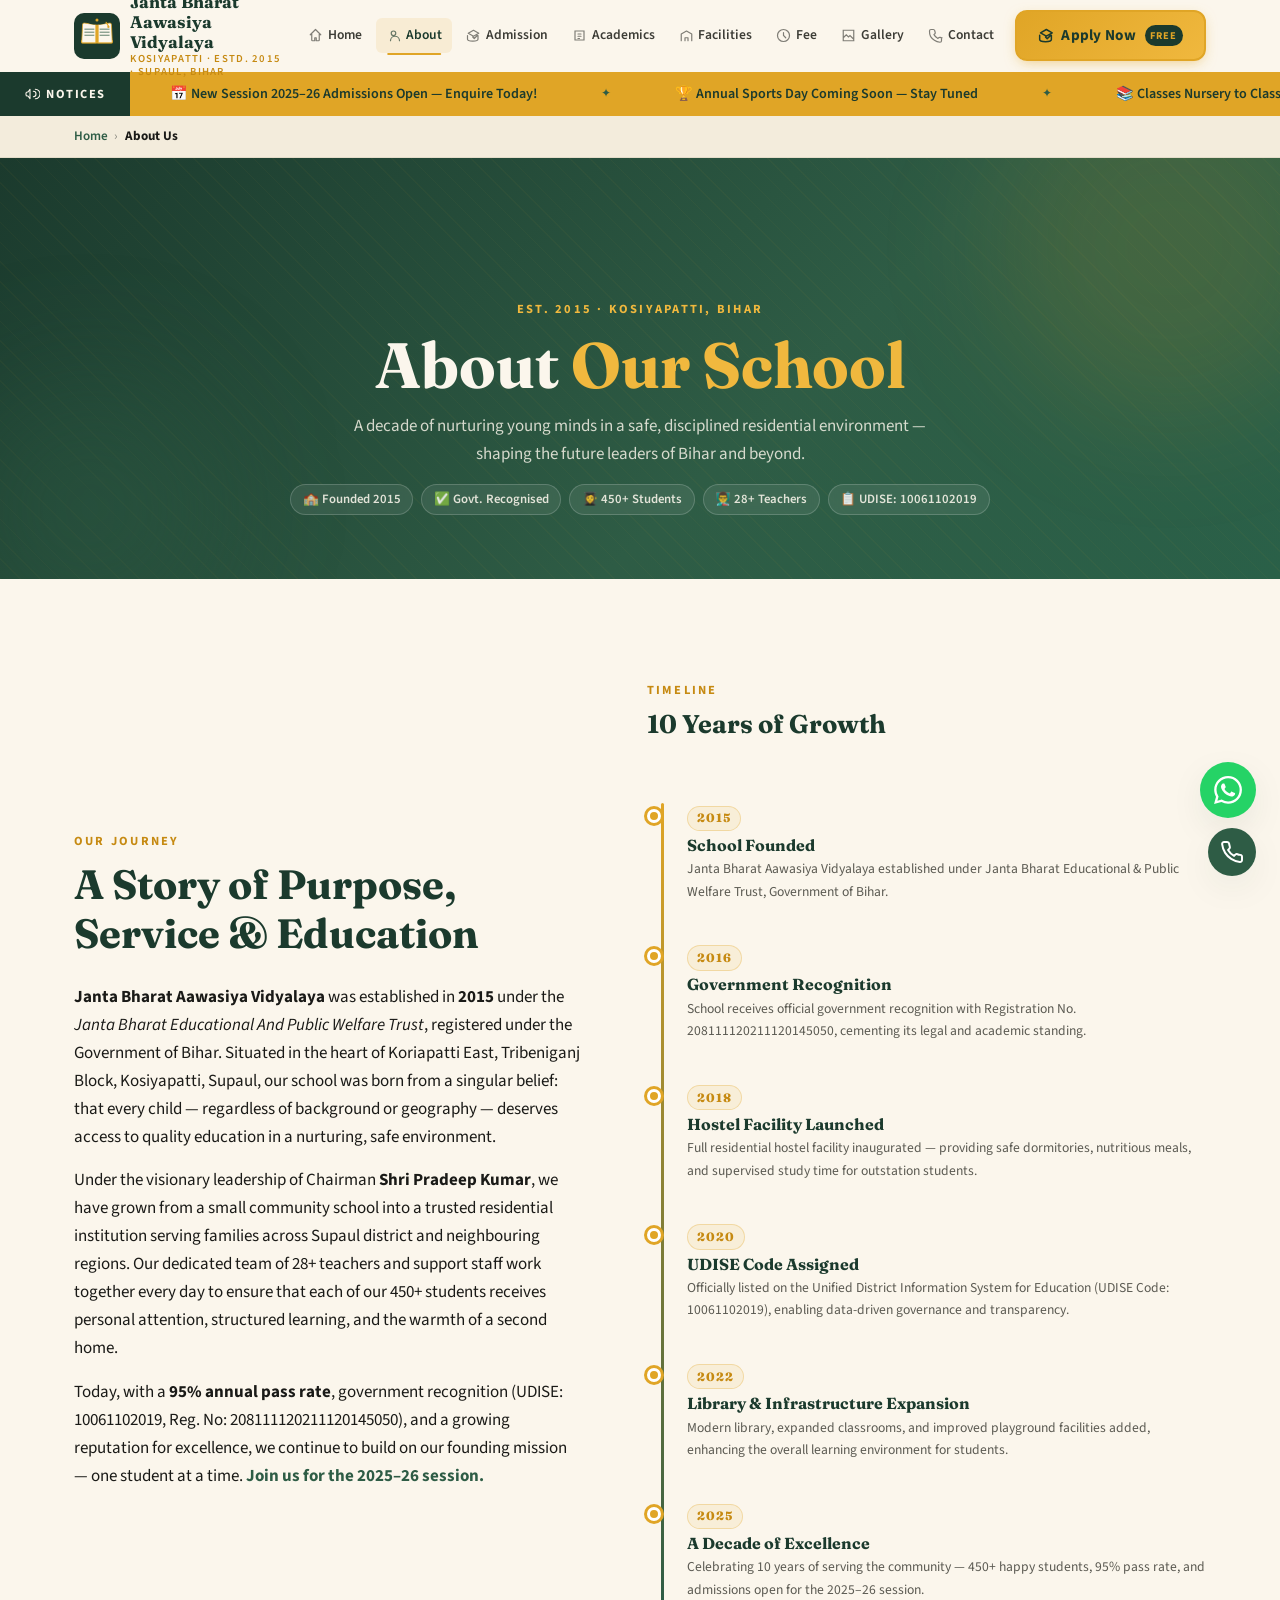
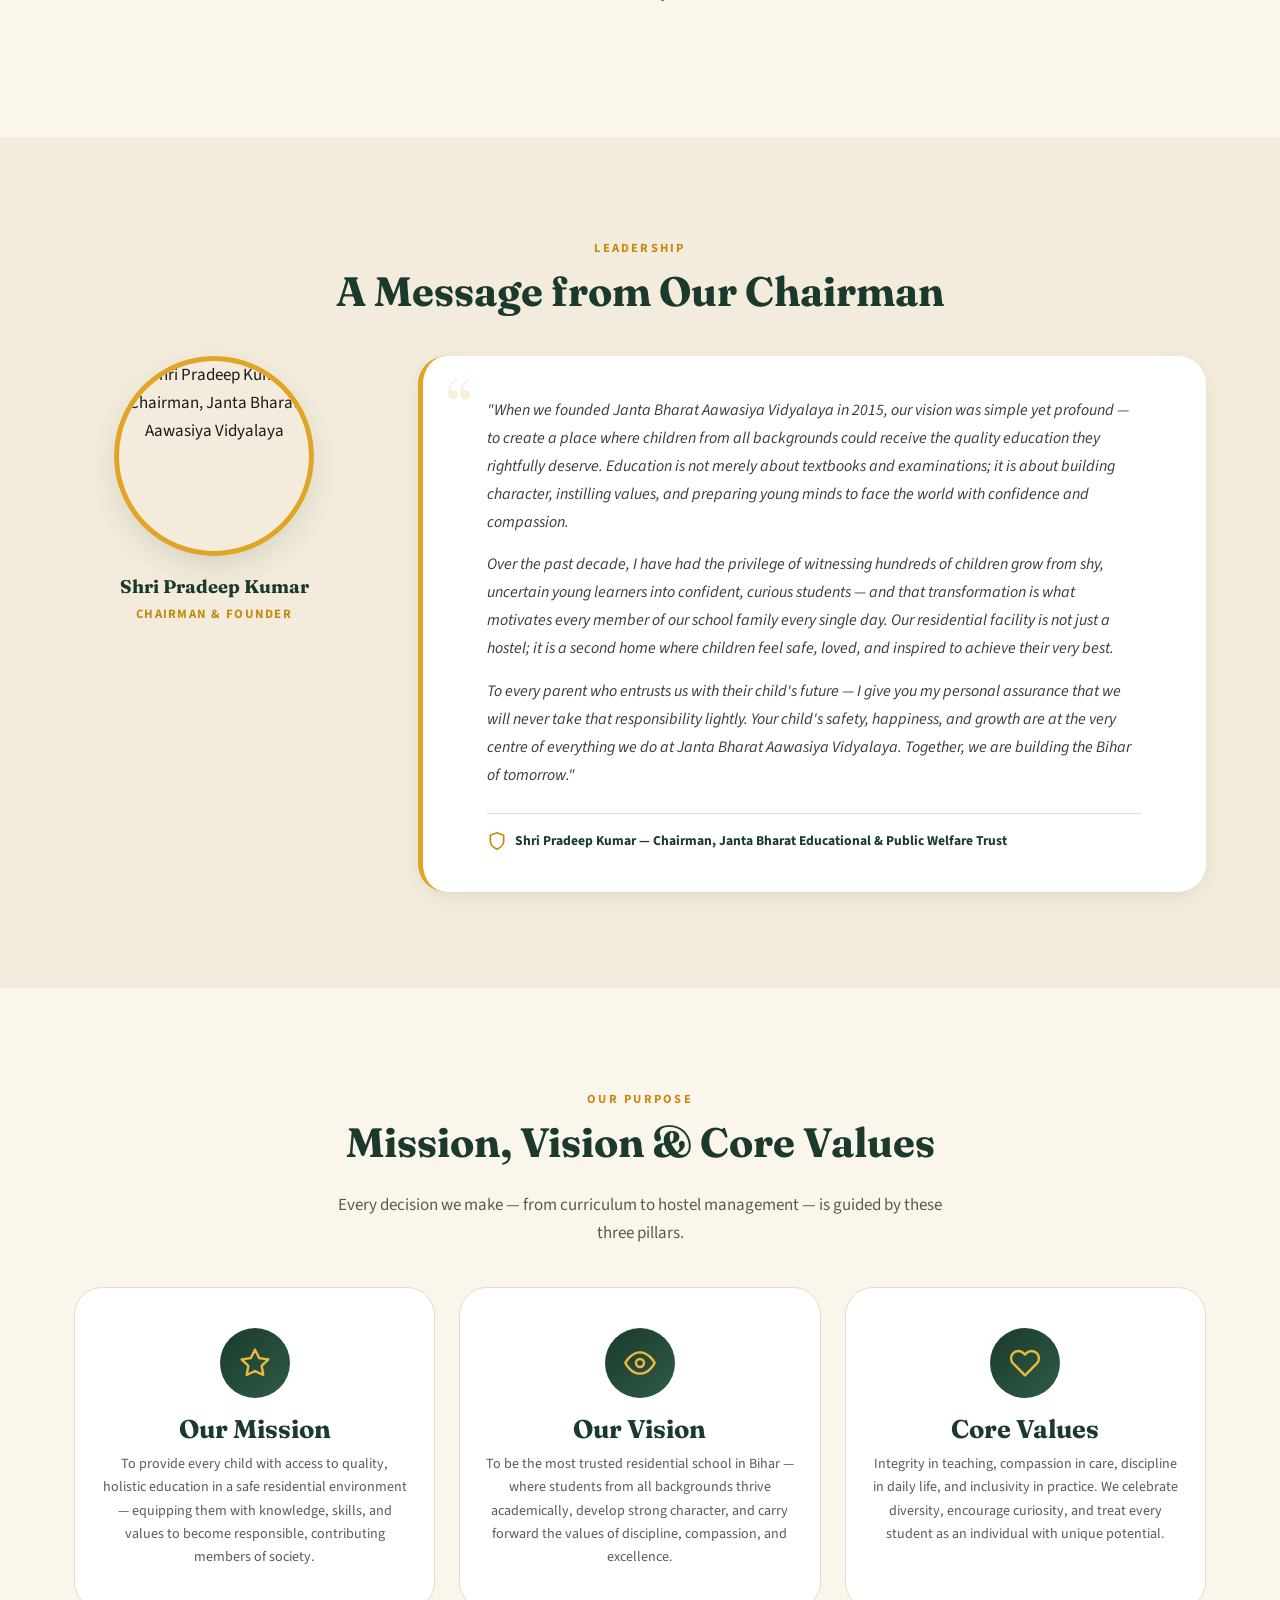
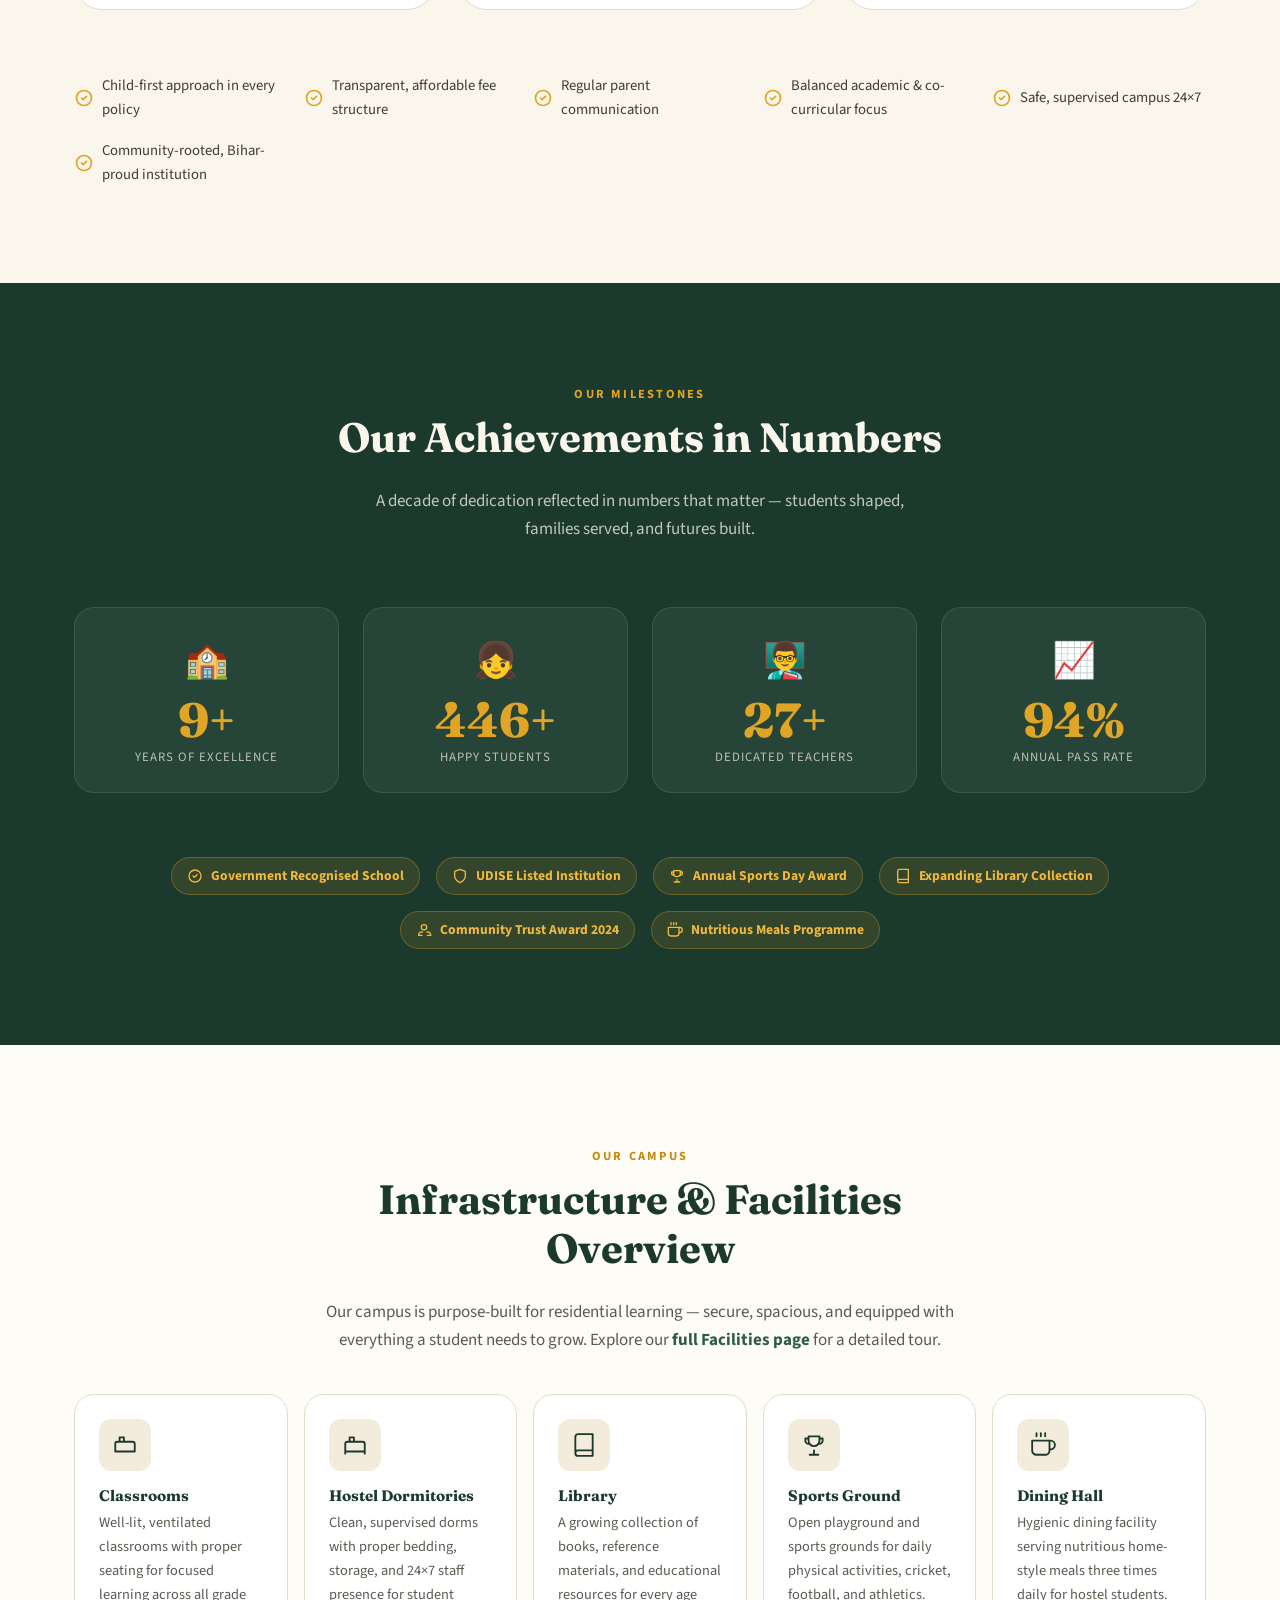
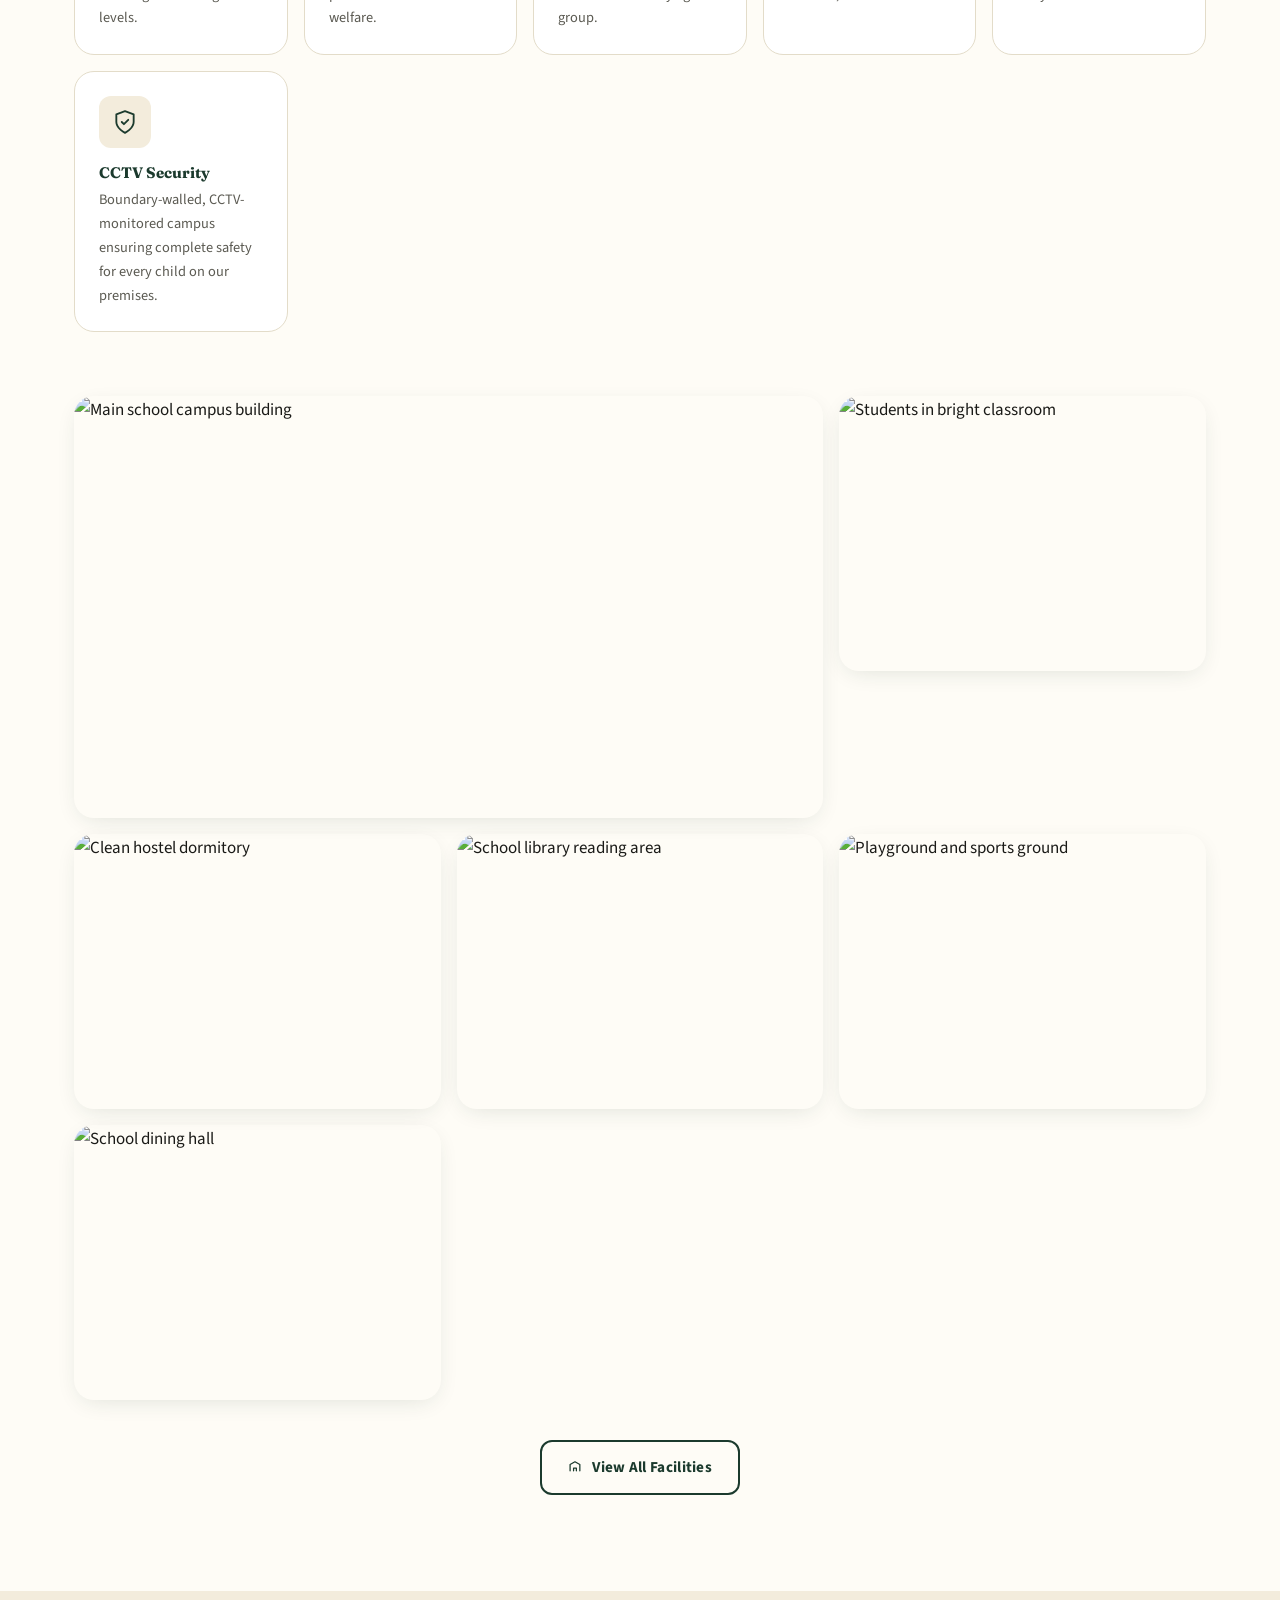
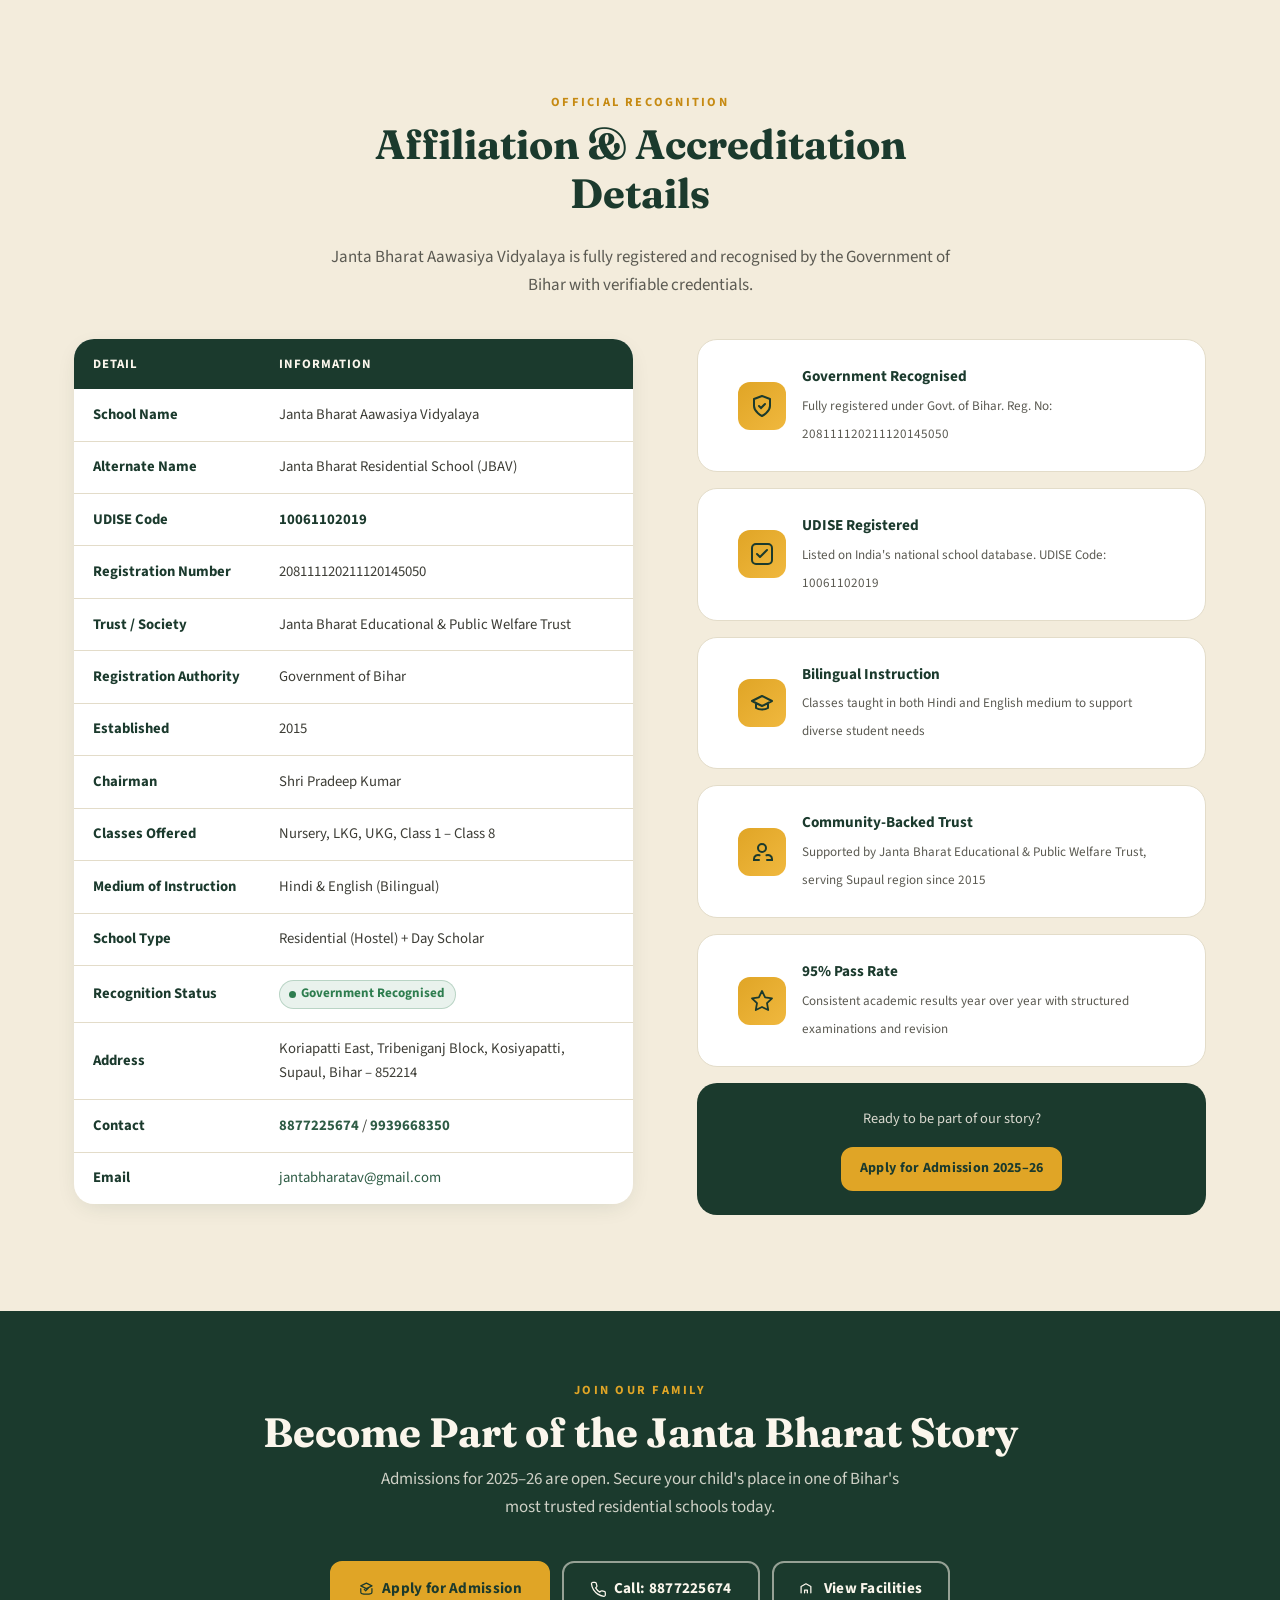
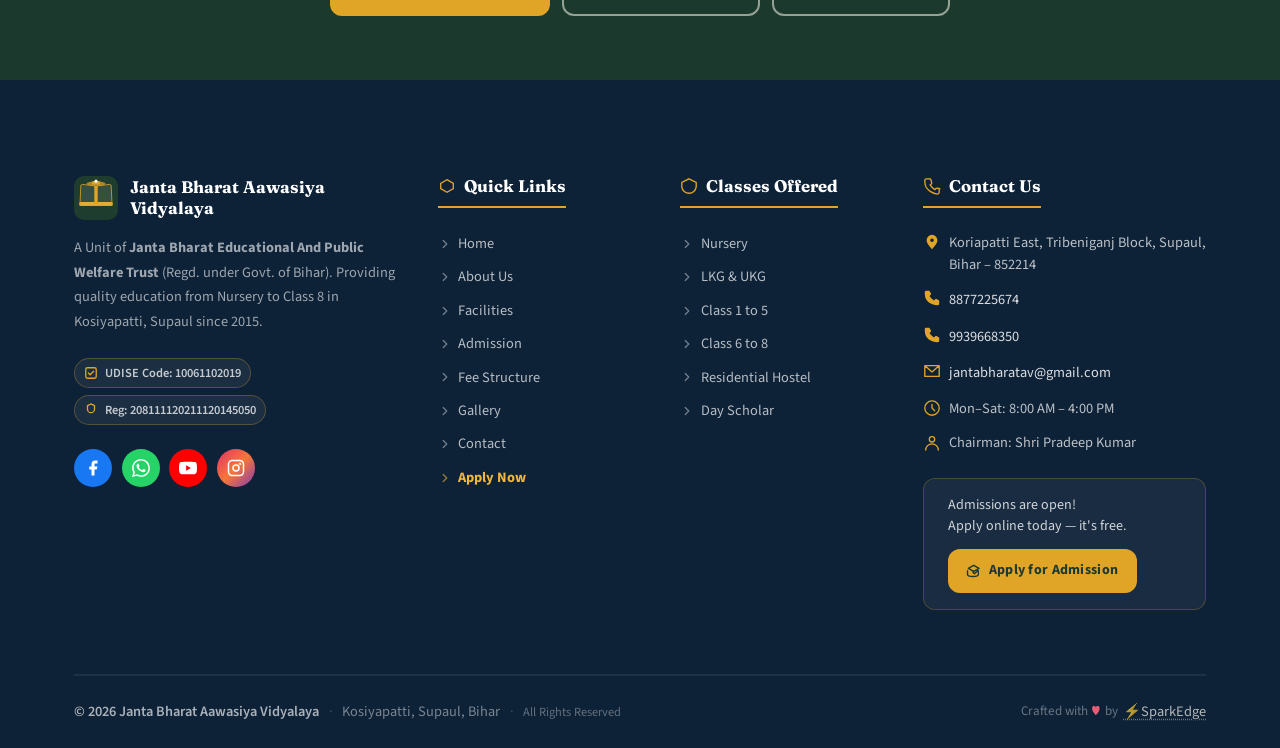
==== about.html @ c90371b6 "we" ====
<!DOCTYPE html>
<!--
  ===================================================================
  JANTA BHARAT AAWASIYA VIDYALAYA — ABOUT US PAGE
  Registration No: 208111120211120145050 | UDISE: 10061102019
  Estd: 2015 | District: Supaul, Bihar | PIN: 852214
  Chairman: Pradeep Kumar | Society: Janta Bharat Educational & Public Welfare Trust
  Phone: 8877225674 | Alt: 9939668350
  ===================================================================
-->
<html lang="en">
<head>
  <meta charset="UTF-8" />
  <meta name="viewport" content="width=device-width, initial-scale=1.0" />

  <!-- ===== PRIMARY SEO META ===== -->
  <title>About Janta Bharat Aawasiya Vidyalaya | History, Mission & Vision | Kosiyapatti Supaul Bihar</title>
  <meta name="description" content="Learn about Janta Bharat Aawasiya Vidyalaya, founded in 2015 in Kosiyapatti, Supaul Bihar. Discover our mission, vision, story, achievements, infrastructure, and UDISE recognition. A trusted residential school for Nursery to Class 8." />
  <meta name="robots" content="index, follow, max-snippet:-1, max-image-preview:large, max-video-preview:-1" />
  <link rel="canonical" href="https://www.jantabharatschool.in/about.html" />
  <meta name="keywords" content="about Janta Bharat Aawasiya Vidyalaya, Kosiyapatti school history, residential school Bihar 2015, Janta Bharat school mission vision, UDISE 10061102019, Supaul Bihar school" />
  <meta name="author" content="Janta Bharat Aawasiya Vidyalaya" />
  <meta name="geo.region" content="IN-BR" />
  <meta name="geo.placename" content="Kosiyapatti, Supaul, Bihar" />

  <!-- ===== OPEN GRAPH ===== -->
  <meta property="og:type" content="website" />
  <meta property="og:site_name" content="Janta Bharat Aawasiya Vidyalaya" />
  <meta property="og:title" content="About Janta Bharat Aawasiya Vidyalaya | History, Mission & Vision | Kosiyapatti Bihar" />
  <meta property="og:description" content="Founded in 2015, Janta Bharat Aawasiya Vidyalaya is a government-recognised residential school in Kosiyapatti, Supaul Bihar. UDISE: 10061102019. Nursery to Class 8." />
  <meta property="og:image" content="https://www.jantabharatschool.in/assets/images/og-cover.jpg" />
  <meta property="og:image:width" content="1200" />
  <meta property="og:image:height" content="630" />
  <meta property="og:url" content="https://www.jantabharatschool.in/about.html" />
  <meta property="og:locale" content="en_IN" />

  <!-- ===== TWITTER CARD ===== -->
  <meta name="twitter:card" content="summary_large_image" />
  <meta name="twitter:title" content="About Janta Bharat Aawasiya Vidyalaya | Kosiyapatti, Bihar" />
  <meta name="twitter:description" content="Founded 2015, government-recognised residential school, Nursery to Class 8. UDISE: 10061102019. Kosiyapatti, Supaul, Bihar." />
  <meta name="twitter:image" content="https://www.jantabharatschool.in/assets/images/og-cover.jpg" />

  <!-- ===== FAVICONS ===== -->
  <link rel="icon" type="image/svg+xml" href="assets/images/favicon.svg" />
  <link rel="icon" type="image/png" href="assets/images/favicon.png" />
  <link rel="apple-touch-icon" href="assets/images/apple-touch-icon.png" />
  <meta name="theme-color" content="#1F3D2E" />

  <!-- ===== PRECONNECT ===== -->
  <link rel="preconnect" href="https://fonts.googleapis.com" />
  <link rel="preconnect" href="https://fonts.gstatic.com" crossorigin />
  <link rel="preconnect" href="https://images.unsplash.com" />

  <!-- ===== GOOGLE FONTS ===== -->
  <link href="https://fonts.googleapis.com/css2?family=Fraunces:opsz,wght@9..144,500;9..144,600;9..144,700;9..144,800&family=Source+Sans+3:wght@400;600;700&display=swap" rel="stylesheet" />

  <!-- ===== GLOBAL STYLESHEET ===== -->
  <link rel="stylesheet" href="assets/css/main.css" />

  <!-- ===== PAGE-SPECIFIC STYLES ===== -->
  <style>
    /* ── PAGE BANNER ── */
    .page-banner {
      position: relative;
      background: linear-gradient(135deg, var(--color-green-900) 0%, var(--color-green-700) 60%, #2a6048 100%);
      padding: calc(var(--nav-height) + var(--space-xl)) 0 var(--space-xl);
      overflow: hidden;
      color: var(--color-cream-100);
      text-align: center;
    }
    .page-banner::before {
      content: '';
      position: absolute;
      inset: 0;
      background-image: repeating-linear-gradient(45deg, rgba(224,165,38,.04) 0, rgba(224,165,38,.04) 1px, transparent 1px, transparent 14px);
      pointer-events: none;
    }
    .page-banner__blob {
      position: absolute;
      border-radius: 50%;
      filter: blur(60px);
      pointer-events: none;
    }
    .page-banner__blob--1 { width: 340px; height: 340px; background: rgba(224,165,38,.12); top: -80px; right: -60px; }
    .page-banner__blob--2 { width: 260px; height: 260px; background: rgba(46,92,69,.35); bottom: -60px; left: -40px; }
    .page-banner__inner { position: relative; z-index: 2; }
    .page-banner h1 { color: var(--color-cream-100); margin-bottom: .5rem; }
    .page-banner h1 span { color: var(--color-gold-400); }
    .page-banner p { color: rgba(251,246,236,.82); max-width: 580px; margin: 0 auto; }
    .banner-pills { display: flex; flex-wrap: wrap; justify-content: center; gap: .5rem; margin-top: var(--space-sm); }
    .banner-pill {
      background: rgba(255,255,255,.08);
      border: 1px solid rgba(255,255,255,.18);
      color: rgba(251,246,236,.88);
      font-family: var(--font-utility);
      font-size: .8rem;
      font-weight: 600;
      padding: .3em .9em;
      border-radius: 20px;
      backdrop-filter: blur(4px);
    }

    /* ── BREADCRUMB ── */
    .breadcrumb {
      background: var(--color-cream-200);
      border-bottom: 1px solid var(--color-line-200);
      padding: .6rem 0;
    }
    .breadcrumb__list {
      display: flex;
      align-items: center;
      gap: .4rem;
      font-family: var(--font-utility);
      font-size: .82rem;
      color: var(--color-ink-600);
      flex-wrap: wrap;
    }
    .breadcrumb__list a { color: var(--color-green-700); font-weight: 600; }
    .breadcrumb__list a:hover { color: var(--color-gold-600); }
    .breadcrumb__sep { color: var(--color-ink-400); }
    .breadcrumb__current { color: var(--color-ink-900); font-weight: 700; }

    /* ── OUR STORY ── */
    .story-grid {
      display: grid;
      grid-template-columns: 1fr 1.1fr;
      gap: var(--space-xl);
      align-items: center;
    }
    .story-text p { color: var(--color-ink-700); }

    /* ── VERTICAL TIMELINE ── */
    .timeline {
      position: relative;
      padding-left: 2.5rem;
      margin-top: var(--space-xl);
    }
    .timeline::before {
      content: '';
      position: absolute;
      left: 14px;
      top: 0;
      bottom: 0;
      width: 3px;
      background: linear-gradient(180deg, var(--color-gold-500), var(--color-green-700));
      border-radius: 3px;
    }
    .timeline-item {
      position: relative;
      margin-bottom: var(--space-lg);
      opacity: 0;
      transform: translateX(-20px);
      transition: all 0.6s var(--ease-out);
    }
    .timeline-item.is-visible {
      opacity: 1;
      transform: translateX(0);
    }
    .timeline-item::before {
      content: '';
      position: absolute;
      left: -2.5rem;
      top: 6px;
      width: 14px;
      height: 14px;
      border-radius: 50%;
      background: var(--color-gold-500);
      border: 3px solid var(--color-white);
      box-shadow: 0 0 0 3px var(--color-gold-500);
      z-index: 1;
    }
    .timeline-item__year {
      display: inline-block;
      font-family: var(--font-display);
      font-size: .75rem;
      font-weight: 800;
      letter-spacing: .1em;
      text-transform: uppercase;
      color: var(--color-gold-600);
      background: rgba(224,165,38,.1);
      border: 1px solid rgba(224,165,38,.3);
      padding: .15em .75em;
      border-radius: 20px;
      margin-bottom: .3rem;
    }
    .timeline-item h3 { font-size: 1rem; margin-bottom: .2rem; color: var(--color-green-900); }
    .timeline-item p { font-size: .85rem; color: var(--color-ink-600); margin: 0; }

    /* ── PRINCIPAL'S MESSAGE ── */
    .principal-section { background: var(--color-cream-200); }
    .principal-grid {
      display: grid;
      grid-template-columns: 280px 1fr;
      gap: var(--space-xl);
      align-items: start;
    }
    .principal-photo-wrap {
      text-align: center;
    }
    .principal-photo {
      width: 200px;
      height: 200px;
      border-radius: 50%;
      object-fit: cover;
      border: 5px solid var(--color-gold-500);
      box-shadow: var(--shadow-soft);
      margin: 0 auto var(--space-sm);
      display: block;
    }
    .principal-name {
      font-family: var(--font-display);
      font-size: 1.15rem;
      font-weight: 700;
      color: var(--color-green-900);
      margin-bottom: .1rem;
    }
    .principal-title {
      font-family: var(--font-utility);
      font-size: .8rem;
      font-weight: 700;
      letter-spacing: .1em;
      text-transform: uppercase;
      color: var(--color-gold-600);
    }
    .principal-quote-card {
      background: var(--color-white);
      border-radius: var(--radius-xl);
      padding: var(--space-lg) var(--space-xl);
      box-shadow: var(--shadow-card);
      border-left: 5px solid var(--color-gold-500);
      position: relative;
    }
    .principal-quote-card::before {
      content: '\201C';
      position: absolute;
      top: var(--space-sm);
      left: var(--space-md);
      font-family: var(--font-display);
      font-size: 5rem;
      line-height: 1;
      color: rgba(224,165,38,.18);
      pointer-events: none;
    }
    .principal-quote-card p {
      font-size: 1rem;
      color: var(--color-ink-700);
      line-height: 1.75;
      font-style: italic;
    }
    .principal-sig {
      margin-top: var(--space-md);
      padding-top: var(--space-sm);
      border-top: 1px solid var(--color-line-200);
      display: flex;
      align-items: center;
      gap: .5rem;
    }
    .principal-sig svg { width: 20px; height: 20px; color: var(--color-gold-600); }
    .principal-sig span { font-family: var(--font-utility); font-size: .85rem; font-weight: 700; color: var(--color-green-900); }

    /* ── MISSION & VISION ── */
    .mv-grid {
      display: grid;
      grid-template-columns: repeat(3, 1fr);
      gap: var(--space-md);
    }
    .mv-card {
      background: var(--color-white);
      border: 1px solid var(--color-line-200);
      border-radius: var(--radius-xl);
      padding: var(--space-lg) var(--space-md);
      text-align: center;
      transition: all .4s var(--ease-out);
      position: relative;
      overflow: hidden;
    }
    .mv-card::after {
      content: '';
      position: absolute;
      inset: 0;
      background: linear-gradient(135deg, rgba(27,58,45,.03), rgba(224,165,38,.05));
      opacity: 0;
      transition: opacity .4s;
    }
    .mv-card:hover {
      transform: translateY(-8px);
      box-shadow: var(--shadow-soft);
      border-color: var(--color-gold-500);
    }
    .mv-card:hover::after { opacity: 1; }
    .mv-card__icon-wrap {
      width: 70px;
      height: 70px;
      border-radius: 50%;
      background: linear-gradient(135deg, var(--color-green-900), var(--color-green-700));
      display: flex;
      align-items: center;
      justify-content: center;
      margin: 0 auto var(--space-sm);
      transition: transform .4s var(--ease-out);
      position: relative;
      z-index: 1;
    }
    .mv-card:hover .mv-card__icon-wrap { transform: scale(1.1) rotate(-5deg); }
    .mv-card__icon-wrap svg { width: 32px; height: 32px; color: var(--color-gold-400); }
    .mv-card h3 { position: relative; z-index: 1; margin-bottom: .5rem; }
    .mv-card p { font-size: .88rem; color: var(--color-ink-600); position: relative; z-index: 1; margin: 0; }

    /* ── ACHIEVEMENTS ── */
    .achievements-section { background: var(--color-green-900); }
    .achievements-section h2 { color: var(--color-cream-100); }
    .achievements-grid {
      display: grid;
      grid-template-columns: repeat(4, 1fr);
      gap: var(--space-md);
      margin-top: var(--space-xl);
    }
    .ach-card {
      background: rgba(255,255,255,.05);
      border: 1px solid rgba(255,255,255,.1);
      border-radius: var(--radius-lg);
      padding: var(--space-md);
      text-align: center;
      transition: all .35s var(--ease-out);
    }
    .ach-card:hover {
      background: rgba(224,165,38,.1);
      border-color: rgba(224,165,38,.35);
      transform: translateY(-5px);
    }
    .ach-card__emoji { font-size: 2.2rem; display: block; margin-bottom: .4rem; }
    .ach-card__number {
      font-family: var(--font-display);
      font-size: clamp(2rem, 4vw, 3rem);
      font-weight: 800;
      color: var(--color-gold-500);
      line-height: 1;
      margin-bottom: .2rem;
    }
    .ach-card__label {
      font-family: var(--font-utility);
      font-size: .8rem;
      letter-spacing: .08em;
      text-transform: uppercase;
      color: rgba(251,246,236,.7);
    }
    .ach-badges {
      display: flex;
      flex-wrap: wrap;
      gap: var(--space-sm);
      margin-top: var(--space-xl);
      justify-content: center;
    }
    .ach-badge {
      display: inline-flex;
      align-items: center;
      gap: .5rem;
      background: rgba(224,165,38,.12);
      border: 1px solid rgba(224,165,38,.3);
      color: var(--color-gold-400);
      font-family: var(--font-utility);
      font-size: .85rem;
      font-weight: 700;
      padding: .5em 1.1em;
      border-radius: 30px;
      transition: all .25s;
    }
    .ach-badge:hover { background: rgba(224,165,38,.22); transform: translateY(-2px); }
    .ach-badge svg { width: 16px; height: 16px; }

    /* ── INFRASTRUCTURE ── */
    .infra-section { background: var(--color-cream-50); }
    .infra-gallery {
      display: grid;
      grid-template-columns: repeat(3, 1fr);
      gap: var(--space-sm);
      margin-top: var(--space-lg);
    }
    .infra-gallery__item {
      position: relative;
      border-radius: var(--radius-lg);
      overflow: hidden;
      cursor: pointer;
      aspect-ratio: 4/3;
      box-shadow: var(--shadow-card);
    }
    .infra-gallery__item:first-child {
      grid-column: span 2;
      aspect-ratio: 16/9;
    }
    .infra-gallery__item img {
      width: 100%;
      height: 100%;
      object-fit: cover;
      transition: transform .6s var(--ease-out);
    }
    .infra-gallery__item:hover img { transform: scale(1.07); }
    .infra-gallery__item::after {
      content: '';
      position: absolute;
      inset: 0;
      background: linear-gradient(180deg, transparent 40%, rgba(27,58,45,.7) 100%);
      opacity: 0;
      transition: opacity .3s;
    }
    .infra-gallery__item:hover::after { opacity: 1; }
    .infra-gallery__label {
      position: absolute;
      left: 14px;
      bottom: 12px;
      color: var(--color-cream-100);
      font-family: var(--font-utility);
      font-size: .85rem;
      font-weight: 700;
      z-index: 2;
      opacity: 0;
      transform: translateY(6px);
      transition: all .3s;
    }
    .infra-gallery__item:hover .infra-gallery__label { opacity: 1; transform: translateY(0); }
    .infra-zoom-icon {
      position: absolute;
      top: 12px;
      right: 12px;
      width: 34px;
      height: 34px;
      background: rgba(255,255,255,.15);
      border-radius: 50%;
      backdrop-filter: blur(4px);
      display: flex;
      align-items: center;
      justify-content: center;
      z-index: 2;
      opacity: 0;
      transition: opacity .3s;
    }
    .infra-gallery__item:hover .infra-zoom-icon { opacity: 1; }
    .infra-zoom-icon svg { width: 16px; height: 16px; color: #fff; }

    /* ── AFFILIATION TABLE ── */
    .affiliation-section { background: var(--color-cream-200); }
    .affiliation-grid {
      display: grid;
      grid-template-columns: 1.1fr 1fr;
      gap: var(--space-xl);
      align-items: start;
    }
    .aff-table-wrap { overflow-x: auto; border-radius: var(--radius-lg); box-shadow: var(--shadow-card); }
    .aff-table {
      width: 100%;
      border-collapse: collapse;
      background: var(--color-white);
      font-family: var(--font-utility);
      font-size: .92rem;
      min-width: 380px;
    }
    .aff-table thead { background: var(--color-green-900); }
    .aff-table thead th {
      padding: .9rem 1.2rem;
      text-align: left;
      color: var(--color-cream-100);
      font-weight: 700;
      font-size: .8rem;
      letter-spacing: .08em;
      text-transform: uppercase;
    }
    .aff-table thead th:first-child { border-radius: var(--radius-md) 0 0 0; }
    .aff-table thead th:last-child { border-radius: 0 var(--radius-md) 0 0; }
    .aff-table tbody tr { border-bottom: 1px solid var(--color-line-200); transition: background .18s; }
    .aff-table tbody tr:last-child { border-bottom: none; }
    .aff-table tbody tr:hover { background: var(--color-cream-100); }
    .aff-table td { padding: .85rem 1.2rem; color: var(--color-ink-700); vertical-align: middle; }
    .aff-table td:first-child { font-weight: 700; color: var(--color-green-900); white-space: nowrap; }
    .aff-val-tag {
      display: inline-flex;
      align-items: center;
      gap: .3rem;
      background: rgba(46,125,79,.1);
      color: var(--color-success);
      font-weight: 700;
      font-size: .82rem;
      padding: .2em .75em;
      border-radius: 20px;
      border: 1px solid rgba(46,125,79,.25);
    }
    .aff-val-tag::before { content: ''; width: 7px; height: 7px; border-radius: 50%; background: var(--color-success); flex-shrink: 0; }
    .aff-info-cards { display: flex; flex-direction: column; gap: var(--space-sm); }
    .aff-info-card {
      background: var(--color-white);
      border: 1px solid var(--color-line-200);
      border-radius: var(--radius-lg);
      padding: var(--space-md) var(--space-lg);
      display: flex;
      align-items: center;
      gap: var(--space-sm);
      transition: all .3s var(--ease-out);
    }
    .aff-info-card:hover { transform: translateX(6px); border-color: var(--color-gold-500); box-shadow: var(--shadow-card); }
    .aff-info-card__icon {
      width: 48px;
      height: 48px;
      border-radius: var(--radius-md);
      background: linear-gradient(135deg, var(--color-gold-500), var(--color-gold-400));
      display: flex;
      align-items: center;
      justify-content: center;
      flex-shrink: 0;
    }
    .aff-info-card__icon svg { width: 24px; height: 24px; color: var(--color-green-900); }
    .aff-info-card strong { display: block; color: var(--color-green-900); font-size: .95rem; margin-bottom: .1rem; }
    .aff-info-card span { font-size: .82rem; color: var(--color-ink-600); }

    /* ── CTA ── */
    .about-cta { background: var(--color-green-900); padding: var(--space-xl) 0; text-align: center; }
    .about-cta h2 { color: var(--color-cream-100); margin-bottom: .5rem; }
    .about-cta p { color: rgba(251,246,236,.8); max-width: 540px; margin: 0 auto var(--space-lg); }

    /* ── RESPONSIVE ── */
    @media (max-width: 991px) {
      .story-grid { grid-template-columns: 1fr; }
      .principal-grid { grid-template-columns: 1fr; }
      .principal-photo-wrap { display: flex; align-items: center; gap: var(--space-md); text-align: left; }
      .principal-photo { width: 110px; height: 110px; margin: 0; }
      .mv-grid { grid-template-columns: 1fr 1fr; }
      .achievements-grid { grid-template-columns: repeat(2, 1fr); }
      .affiliation-grid { grid-template-columns: 1fr; }
      .infra-gallery { grid-template-columns: 1fr 1fr; }
      .infra-gallery__item:first-child { grid-column: span 2; }
    }
    @media (max-width: 767px) {
      .mv-grid { grid-template-columns: 1fr; }
      .achievements-grid { grid-template-columns: 1fr 1fr; }
      .infra-gallery { grid-template-columns: 1fr 1fr; grid-auto-rows: 140px; }
      .infra-gallery__item:first-child { aspect-ratio: auto; grid-column: span 2; grid-row: span 1; }
      .page-banner { padding: calc(var(--nav-height) + var(--space-lg)) 0 var(--space-lg); }
      .principal-quote-card { padding: var(--space-md); }
    }
    @media (max-width: 480px) {
      .achievements-grid { grid-template-columns: 1fr 1fr; }
      .infra-gallery { grid-template-columns: 1fr; }
      .infra-gallery__item:first-child { grid-column: span 1; }
    }

    /*  */

    /* ── ABOUT PAGE MOBILE FIXES ── */
@media (max-width: 767px) {
  .story-grid { grid-template-columns: 1fr; }
  .principal-grid { grid-template-columns: 1fr; }
  .principal-photo-wrap {
    display: flex;
    align-items: center;
    gap: var(--space-md);
    text-align: left;
  }
  .principal-photo { width: 90px; height: 90px; margin: 0; flex-shrink: 0; }
  .principal-quote-card { padding: var(--space-md); }
  .principal-quote-card::before { font-size: 3rem; }
  .mv-grid { grid-template-columns: 1fr; }
  .achievements-grid { grid-template-columns: 1fr 1fr; }
  .affiliation-grid { grid-template-columns: 1fr; }
  .infra-gallery { grid-template-columns: 1fr 1fr; grid-auto-rows: 140px; }
  .infra-gallery__item:first-child { grid-column: span 2; aspect-ratio: 4/3; }
  .page-banner { padding: calc(var(--nav-height) + var(--space-lg)) 0 var(--space-lg); }
  .aff-table { min-width: 340px; }
  .aff-table-wrap { overflow-x: auto; -webkit-overflow-scrolling: touch; }
  .ach-badges { flex-direction: column; align-items: flex-start; }
  .ach-badge { font-size: 0.8rem; }
  .timeline { padding-left: 1.8rem; }
  .timeline-item { margin-bottom: var(--space-md); }
}

@media (max-width: 480px) {
  .achievements-grid { grid-template-columns: 1fr 1fr; }
  .infra-gallery { grid-template-columns: 1fr; }
  .infra-gallery__item:first-child { grid-column: span 1; }
  .mv-grid { grid-template-columns: 1fr; }
  .principal-photo-wrap { flex-direction: column; text-align: center; }
  .principal-photo { width: 110px; height: 110px; }
}

  </style>

  <!-- ===== JSON-LD STRUCTURED DATA ===== -->
  <script type="application/ld+json">
  {
    "@context": "https://schema.org",
    "@graph": [
      {
        "@type": "EducationalOrganization",
        "name": "Janta Bharat Aawasiya Vidyalaya",
        "url": "https://www.jantabharatschool.in/",
        "foundingDate": "2015",
        "telephone": "+91-8877225674",
        "address": {
          "@type": "PostalAddress",
          "streetAddress": "Koriapatti East, Tribeniganj Block",
          "addressLocality": "Kosiyapatti",
          "addressRegion": "Bihar",
          "postalCode": "852214",
          "addressCountry": "IN"
        }
      },
      {
        "@type": "BreadcrumbList",
        "itemListElement": [
          {
            "@type": "ListItem",
            "position": 1,
            "name": "Home",
            "item": "https://www.jantabharatschool.in/"
          },
          {
            "@type": "ListItem",
            "position": 2,
            "name": "About Us",
            "item": "https://www.jantabharatschool.in/about.html"
          }
        ]
      }
    ]
  }
  </script>
</head>

<body>

  <!-- ========= SHARED SITE HEADER / NAVBAR ========= -->
  <header class="site-header" id="site-header">
    <div class="container nav-bar">
      <a href="index.html" class="nav-brand" aria-label="Janta Bharat Aawasiya Vidyalaya - Home">
        <div class="nav-brand__logo" aria-hidden="true">
          <svg viewBox="0 0 50 50" fill="none" xmlns="http://www.w3.org/2000/svg">
            <rect x="4" y="30" width="42" height="5" rx="2" fill="#E0A526"/>
            <path d="M6 10 Q6 8 8 8 L24 10 L24 34 L6 34 Q5 34 5 32 Z" fill="#FBF6EC" stroke="#E0A526" stroke-width="1"/>
            <path d="M44 10 Q44 8 42 8 L26 10 L26 34 L44 34 Q45 34 45 32 Z" fill="#FBF6EC" stroke="#E0A526" stroke-width="1"/>
            <rect x="23" y="10" width="4" height="24" fill="#E0A526"/>
            <line x1="9" y1="16" x2="21" y2="16" stroke="#2E5C45" stroke-width="1" stroke-linecap="round"/>
            <line x1="9" y1="20" x2="21" y2="20" stroke="#2E5C45" stroke-width="1" stroke-linecap="round"/>
            <line x1="9" y1="24" x2="21" y2="24" stroke="#2E5C45" stroke-width="1" stroke-linecap="round"/>
            <line x1="29" y1="16" x2="41" y2="16" stroke="#2E5C45" stroke-width="1" stroke-linecap="round"/>
            <line x1="29" y1="20" x2="41" y2="20" stroke="#2E5C45" stroke-width="1" stroke-linecap="round"/>
            <line x1="29" y1="24" x2="41" y2="24" stroke="#2E5C45" stroke-width="1" stroke-linecap="round"/>
            <ellipse cx="25" cy="7" rx="12" ry="3" fill="#1F3D2E"/>
            <rect x="20" y="4" width="10" height="4" rx="1" fill="#1F3D2E"/>
            <circle cx="25" cy="4" r="2" fill="#E0A526"/>
            <line x1="37" y1="7" x2="40" y2="12" stroke="#E0A526" stroke-width="1.5" stroke-linecap="round"/>
            <circle cx="40" cy="13" r="1.5" fill="#E0A526"/>
          </svg>
        </div>
        <span class="nav-brand__text">
          Janta Bharat Aawasiya Vidyalaya
          <small>Kosiyapatti &middot; Estd. 2015 &middot; Supaul, Bihar</small>
        </span>
      </a>

      <nav aria-label="Main navigation">
        <ul class="nav-menu" id="nav-menu">
          <li><a href="index.html" class="nav-link"><svg class="nav-icon" viewBox="0 0 20 20" fill="none"><path d="M3 9l7-7 7 7M5 7v9a1 1 0 001 1h3v-4h2v4h3a1 1 0 001-1V7" stroke="currentColor" stroke-width="1.6" stroke-linecap="round" stroke-linejoin="round"/></svg>Home</a></li>
          <li><a href="about.html" class="nav-link active" aria-current="page"><svg class="nav-icon" viewBox="0 0 20 20" fill="none"><path d="M13 7a3 3 0 11-6 0 3 3 0 016 0zM6 17a6 6 0 1112 0" stroke="currentColor" stroke-width="1.6" stroke-linecap="round"/></svg>About</a></li>
          <li><a href="admission.html" class="nav-link"><svg class="nav-icon" viewBox="0 0 20 20" fill="none"><path d="M9 12l2 2 4-4M3 7l7-4 7 4-7 4-7-4zM2 10v5c0 1.4 3.1 2.5 7 2.5S16 16.4 16 15v-5" stroke="currentColor" stroke-width="1.6" stroke-linecap="round" stroke-linejoin="round"/></svg>Admission</a></li>
          <li><a href="academics.html" class="nav-link"><svg class="nav-icon" viewBox="0 0 20 20" fill="none"><path d="M4 4h12v12H4zM8 8h4M8 11h4M8 14h2" stroke="currentColor" stroke-width="1.6" stroke-linecap="round"/></svg>Academics</a></li>
          <li><a href="facilities.html" class="nav-link"><svg class="nav-icon" viewBox="0 0 20 20" fill="none"><path d="M3 17V8l7-4 7 4v9M8 17v-4h4v4" stroke="currentColor" stroke-width="1.6" stroke-linecap="round" stroke-linejoin="round"/></svg>Facilities</a></li>
          <li><a href="fee.html" class="nav-link"><svg class="nav-icon" viewBox="0 0 20 20" fill="none"><path d="M10 2a8 8 0 100 16A8 8 0 0010 2zM10 6v4l3 3" stroke="currentColor" stroke-width="1.6" stroke-linecap="round"/></svg>Fee</a></li>
          <li><a href="gallery.html" class="nav-link"><svg class="nav-icon" viewBox="0 0 20 20" fill="none"><path d="M3 3h14v14H3zM3 13l4-4 3 3 2-2 5 5" stroke="currentColor" stroke-width="1.6" stroke-linecap="round"/></svg>Gallery</a></li>
          <li><a href="contact.html" class="nav-link"><svg class="nav-icon" viewBox="0 0 20 20" fill="none"><path d="M18 14v3a2 2 0 01-2 2 17 17 0 01-7.5-2.7 17 17 0 01-5.2-5.2A17 17 0 012 4a2 2 0 012-2h3a2 2 0 012 1.5c.1.8.3 1.6.6 2.4a2 2 0 01-.4 1.8L8 8.8a13 13 0 005.2 5.2l1.1-1.1a2 2 0 011.8-.4c.8.3 1.6.5 2.4.6A2 2 0 0118 14z" stroke="currentColor" stroke-width="1.6" stroke-linecap="round"/></svg>Contact</a></li>
          <li class="nav-cta">
            <a href="admission.html" class="btn btn-apply">
              <svg viewBox="0 0 20 20" fill="none" aria-hidden="true"><path d="M9 12l2 2 4-4M3 7l7-4 7 4-7 4-7-4zM2 10v5c0 1.4 3.1 2.5 7 2.5S16 16.4 16 15v-5" stroke="currentColor" stroke-width="1.8" stroke-linecap="round" stroke-linejoin="round"/></svg>
              <span>Apply Now</span>
              <span class="apply-badge">Free</span>
            </a>
          </li>
        </ul>
      </nav>

      <button class="nav-toggle" id="nav-toggle" aria-label="Toggle navigation menu" aria-expanded="false" aria-controls="nav-menu">
        <span class="hamburger"><span></span><span></span><span></span></span>
      </button>
    </div>
  </header>

  <div class="nav-overlay" id="nav-overlay" aria-hidden="true"></div>


  <!-- ========= NOTICE TICKER ========= -->
  <div class="notice-band" role="region" aria-label="Latest announcements">
    <div class="notice-band__inner">
      <span class="notice-band__label">
        <svg viewBox="0 0 24 24" fill="none" xmlns="http://www.w3.org/2000/svg" aria-hidden="true">
          <path d="M3 11v2a2 2 0 002 2h1l3 4V5L6 9H5a2 2 0 00-2 2z" stroke="currentColor" stroke-width="1.6" stroke-linejoin="round"/>
          <path d="M14 8a4 4 0 010 8M17 5a7 7 0 010 14" stroke="currentColor" stroke-width="1.6" stroke-linecap="round"/>
        </svg>
        <span>Notices</span>
      </span>
      <div class="notice-band__track" aria-live="off">
        <span class="notice-band__item">📅 New Session 2025–26 Admissions Open — Enquire Today!</span>
        <span class="notice-band__sep">✦</span>
        <span class="notice-band__item">🏆 Annual Sports Day Coming Soon — Stay Tuned</span>
        <span class="notice-band__sep">✦</span>
        <span class="notice-band__item">📚 Classes Nursery to Class 8 | Residential &amp; Day Scholar Options Available</span>
        <span class="notice-band__sep">✦</span>
        <span class="notice-band__item">📞 Call Us: 8877225674 / 9939668350 for Admission Enquiry</span>
        <span class="notice-band__sep">✦</span>
        <span class="notice-band__item">🏫 UDISE Code: 10061102019 | Reg. No: 208111120211120145050</span>
        <span class="notice-band__sep">✦</span>
        <span class="notice-band__item" aria-hidden="true">📅 New Session 2025–26 Admissions Open — Enquire Today!</span>
        <span class="notice-band__sep" aria-hidden="true">✦</span>
        <span class="notice-band__item" aria-hidden="true">🏆 Annual Sports Day Coming Soon — Stay Tuned</span>
        <span class="notice-band__sep" aria-hidden="true">✦</span>
        <span class="notice-band__item" aria-hidden="true">📚 Classes Nursery to Class 8 | Residential &amp; Day Scholar Options Available</span>
        <span class="notice-band__sep" aria-hidden="true">✦</span>
        <span class="notice-band__item" aria-hidden="true">📞 Call Us: 8877225674 / 9939668350 for Admission Enquiry</span>
        <span class="notice-band__sep" aria-hidden="true">✦</span>
        <span class="notice-band__item" aria-hidden="true">🏫 UDISE Code: 10061102019 | Reg. No: 208111120211120145050</span>
        <span class="notice-band__sep" aria-hidden="true">✦</span>
      </div>
    </div>
  </div>


  <!-- ========= MAIN CONTENT ========= -->
  <main id="main-content">

    <!-- BREADCRUMB -->
    <nav class="breadcrumb" aria-label="Breadcrumb">
      <div class="container">
        <ul class="breadcrumb__list">
          <li><a href="index.html">Home</a></li>
          <li><span class="breadcrumb__sep">&rsaquo;</span></li>
          <li><span class="breadcrumb__current">About Us</span></li>
        </ul>
      </div>
    </nav>

    <!-- PAGE BANNER -->
    <section class="page-banner" aria-labelledby="about-banner-heading">
      <div class="page-banner__blob page-banner__blob--1" aria-hidden="true"></div>
      <div class="page-banner__blob page-banner__blob--2" aria-hidden="true"></div>
      <div class="container page-banner__inner">
        <span class="eyebrow" style="color:var(--color-gold-400);">Est. 2015 · Kosiyapatti, Bihar</span>
        <h1 id="about-banner-heading">About <span>Our School</span></h1>
        <p>A decade of nurturing young minds in a safe, disciplined residential environment — shaping the future leaders of Bihar and beyond.</p>
        <div class="banner-pills">
          <span class="banner-pill">🏫 Founded 2015</span>
          <span class="banner-pill">✅ Govt. Recognised</span>
          <span class="banner-pill">👩‍🎓 450+ Students</span>
          <span class="banner-pill">👨‍🏫 28+ Teachers</span>
          <span class="banner-pill">📋 UDISE: 10061102019</span>
        </div>
      </div>
    </section>


    <!-- ===================================================================
         OUR STORY + TIMELINE
         =================================================================== -->
    <section class="section" aria-labelledby="story-heading">
      <div class="container">
        <div class="story-grid">

          <div class="reveal">
            <span class="eyebrow">Our Journey</span>
            <h2 id="story-heading">A Story of Purpose, Service &amp; Education</h2>
            <p>
              <strong>Janta Bharat Aawasiya Vidyalaya</strong> was established in <strong>2015</strong> under the
              <em>Janta Bharat Educational And Public Welfare Trust</em>, registered under the Government of Bihar.
              Situated in the heart of Koriapatti East, Tribeniganj Block, Kosiyapatti, Supaul, our school was born
              from a singular belief: that every child — regardless of background or geography — deserves access
              to quality education in a nurturing, safe environment.
            </p>
            <p>
              Under the visionary leadership of Chairman <strong>Shri Pradeep Kumar</strong>, we have grown from
              a small community school into a trusted residential institution serving families across Supaul district
              and neighbouring regions. Our dedicated team of 28+ teachers and support staff work together every day
              to ensure that each of our 450+ students receives personal attention, structured learning, and the
              warmth of a second home.
            </p>
            <p>
              Today, with a <strong>95% annual pass rate</strong>, government recognition (UDISE: 10061102019,
              Reg. No: 208111120211120145050), and a growing reputation for excellence, we continue to build
              on our founding mission — one student at a time. <a href="admission.html" style="color:var(--color-green-700);font-weight:700;">Join us for the 2025–26 session.</a>
            </p>
          </div>

          <!-- Timeline -->
          <div class="reveal reveal-delay-2">
            <span class="eyebrow">Timeline</span>
            <h3 style="margin-bottom:.25rem;">10 Years of Growth</h3>
            <div class="timeline" id="school-timeline">
              <div class="timeline-item">
                <span class="timeline-item__year">2015</span>
                <h3>School Founded</h3>
                <p>Janta Bharat Aawasiya Vidyalaya established under Janta Bharat Educational &amp; Public Welfare Trust, Government of Bihar.</p>
              </div>
              <div class="timeline-item">
                <span class="timeline-item__year">2016</span>
                <h3>Government Recognition</h3>
                <p>School receives official government recognition with Registration No. 208111120211120145050, cementing its legal and academic standing.</p>
              </div>
              <div class="timeline-item">
                <span class="timeline-item__year">2018</span>
                <h3>Hostel Facility Launched</h3>
                <p>Full residential hostel facility inaugurated — providing safe dormitories, nutritious meals, and supervised study time for outstation students.</p>
              </div>
              <div class="timeline-item">
                <span class="timeline-item__year">2020</span>
                <h3>UDISE Code Assigned</h3>
                <p>Officially listed on the Unified District Information System for Education (UDISE Code: 10061102019), enabling data-driven governance and transparency.</p>
              </div>
              <div class="timeline-item">
                <span class="timeline-item__year">2022</span>
                <h3>Library &amp; Infrastructure Expansion</h3>
                <p>Modern library, expanded classrooms, and improved playground facilities added, enhancing the overall learning environment for students.</p>
              </div>
              <div class="timeline-item">
                <span class="timeline-item__year">2025</span>
                <h3>A Decade of Excellence</h3>
                <p>Celebrating 10 years of serving the community — 450+ happy students, 95% pass rate, and admissions open for the 2025–26 session.</p>
              </div>
            </div>
          </div>

        </div>
      </div>
    </section>


    <!-- ===================================================================
         PRINCIPAL'S / CHAIRMAN'S MESSAGE
         =================================================================== -->
    <section class="section principal-section" aria-labelledby="principal-heading">
      <div class="container">
        <div class="section-heading section-heading--center reveal">
          <span class="eyebrow">Leadership</span>
          <h2 id="principal-heading">A Message from Our Chairman</h2>
        </div>

        <div class="principal-grid reveal">
          <div class="principal-photo-wrap">
            <!-- Replace with actual Chairman photo: assets/images/chairman.jpg | 300×300px | JPEG 85% -->
            <img
              src="https://images.unsplash.com/photo-1560250097-0b93528c311a?w=400&q=85&auto=format&fit=crop&crop=face"
              alt="Shri Pradeep Kumar, Chairman, Janta Bharat Aawasiya Vidyalaya"
              class="principal-photo"
              loading="lazy"
              width="200"
              height="200"
            />
            <p class="principal-name">Shri Pradeep Kumar</p>
            <p class="principal-title">Chairman &amp; Founder</p>
          </div>

          <div class="principal-quote-card">
            <p>
              "When we founded Janta Bharat Aawasiya Vidyalaya in 2015, our vision was simple yet profound —
              to create a place where children from all backgrounds could receive the quality education they
              rightfully deserve. Education is not merely about textbooks and examinations; it is about
              building character, instilling values, and preparing young minds to face the world with
              confidence and compassion.
            </p>
            <p>
              Over the past decade, I have had the privilege of witnessing hundreds of children grow from shy,
              uncertain young learners into confident, curious students — and that transformation is what
              motivates every member of our school family every single day. Our residential facility is not
              just a hostel; it is a second home where children feel safe, loved, and inspired to achieve
              their very best.
            </p>
            <p>
              To every parent who entrusts us with their child's future — I give you my personal assurance
              that we will never take that responsibility lightly. Your child's safety, happiness, and growth
              are at the very centre of everything we do at Janta Bharat Aawasiya Vidyalaya. Together, we are
              building the Bihar of tomorrow."
            </p>
            <div class="principal-sig">
              <svg viewBox="0 0 24 24" fill="none"><path d="M12 22s8-4 8-10V5l-8-3-8 3v7c0 6 8 10 8 10z" stroke="currentColor" stroke-width="2" stroke-linecap="round" stroke-linejoin="round"/></svg>
              <span>Shri Pradeep Kumar — Chairman, Janta Bharat Educational &amp; Public Welfare Trust</span>
            </div>
          </div>
        </div>
      </div>
    </section>


    <!-- ===================================================================
         MISSION & VISION CARDS
         =================================================================== -->
    <section class="section" aria-labelledby="mv-heading">
      <div class="container">
        <div class="section-heading section-heading--center reveal">
          <span class="eyebrow">Our Purpose</span>
          <h2 id="mv-heading">Mission, Vision &amp; Core Values</h2>
          <p class="text-muted">Every decision we make — from curriculum to hostel management — is guided by these three pillars.</p>
        </div>

        <div class="mv-grid">
          <div class="mv-card reveal reveal-delay-1">
            <div class="mv-card__icon-wrap">
              <svg viewBox="0 0 24 24" fill="none" aria-hidden="true"><path d="M12 2l3.1 6.3L22 9.3l-5 4.9 1.2 6.8L12 18l-6.2 3 1.2-6.8-5-4.9 6.9-1z" stroke="currentColor" stroke-width="1.8" fill="none" stroke-linecap="round" stroke-linejoin="round"/></svg>
            </div>
            <h3>Our Mission</h3>
            <p>To provide every child with access to quality, holistic education in a safe residential environment — equipping them with knowledge, skills, and values to become responsible, contributing members of society.</p>
          </div>

          <div class="mv-card reveal reveal-delay-2">
            <div class="mv-card__icon-wrap">
              <svg viewBox="0 0 24 24" fill="none" aria-hidden="true"><path d="M1 12s4-8 11-8 11 8 11 8-4 8-11 8-11-8-11-8z" stroke="currentColor" stroke-width="1.8" stroke-linecap="round" stroke-linejoin="round"/><circle cx="12" cy="12" r="3" stroke="currentColor" stroke-width="1.8"/></svg>
            </div>
            <h3>Our Vision</h3>
            <p>To be the most trusted residential school in Bihar — where students from all backgrounds thrive academically, develop strong character, and carry forward the values of discipline, compassion, and excellence.</p>
          </div>

          <div class="mv-card reveal reveal-delay-3">
            <div class="mv-card__icon-wrap">
              <svg viewBox="0 0 24 24" fill="none" aria-hidden="true"><path d="M20.84 4.61a5.5 5.5 0 00-7.78 0L12 5.67l-1.06-1.06a5.5 5.5 0 00-7.78 7.78l1.06 1.06L12 21.23l7.78-7.78 1.06-1.06a5.5 5.5 0 000-7.78z" stroke="currentColor" stroke-width="1.8" stroke-linecap="round" stroke-linejoin="round"/></svg>
            </div>
            <h3>Core Values</h3>
            <p>Integrity in teaching, compassion in care, discipline in daily life, and inclusivity in practice. We celebrate diversity, encourage curiosity, and treat every student as an individual with unique potential.</p>
          </div>
        </div>

        <!-- Value highlights -->
        <div style="display:grid;grid-template-columns:repeat(auto-fit,minmax(200px,1fr));gap:var(--space-sm);margin-top:var(--space-xl);">
          <div class="ah-item reveal reveal-delay-1">
            <svg viewBox="0 0 24 24" fill="none" width="22" height="22"><path d="M9 12l2 2 4-4M21 12a9 9 0 11-18 0 9 9 0 0118 0z" stroke="#E0A526" stroke-width="2" stroke-linecap="round"/></svg>
            <span style="color:var(--color-ink-700);font-size:.92rem;">Child-first approach in every policy</span>
          </div>
          <div class="ah-item reveal reveal-delay-2">
            <svg viewBox="0 0 24 24" fill="none" width="22" height="22"><path d="M9 12l2 2 4-4M21 12a9 9 0 11-18 0 9 9 0 0118 0z" stroke="#E0A526" stroke-width="2" stroke-linecap="round"/></svg>
            <span style="color:var(--color-ink-700);font-size:.92rem;">Transparent, affordable fee structure</span>
          </div>
          <div class="ah-item reveal reveal-delay-3">
            <svg viewBox="0 0 24 24" fill="none" width="22" height="22"><path d="M9 12l2 2 4-4M21 12a9 9 0 11-18 0 9 9 0 0118 0z" stroke="#E0A526" stroke-width="2" stroke-linecap="round"/></svg>
            <span style="color:var(--color-ink-700);font-size:.92rem;">Regular parent communication</span>
          </div>
          <div class="ah-item reveal reveal-delay-4">
            <svg viewBox="0 0 24 24" fill="none" width="22" height="22"><path d="M9 12l2 2 4-4M21 12a9 9 0 11-18 0 9 9 0 0118 0z" stroke="#E0A526" stroke-width="2" stroke-linecap="round"/></svg>
            <span style="color:var(--color-ink-700);font-size:.92rem;">Balanced academic &amp; co-curricular focus</span>
          </div>
          <div class="ah-item reveal reveal-delay-5">
            <svg viewBox="0 0 24 24" fill="none" width="22" height="22"><path d="M9 12l2 2 4-4M21 12a9 9 0 11-18 0 9 9 0 0118 0z" stroke="#E0A526" stroke-width="2" stroke-linecap="round"/></svg>
            <span style="color:var(--color-ink-700);font-size:.92rem;">Safe, supervised campus 24×7</span>
          </div>
          <div class="ah-item reveal reveal-delay-6">
            <svg viewBox="0 0 24 24" fill="none" width="22" height="22"><path d="M9 12l2 2 4-4M21 12a9 9 0 11-18 0 9 9 0 0118 0z" stroke="#E0A526" stroke-width="2" stroke-linecap="round"/></svg>
            <span style="color:var(--color-ink-700);font-size:.92rem;">Community-rooted, Bihar-proud institution</span>
          </div>
        </div>
      </div>
    </section>


    <!-- ===================================================================
         ACHIEVEMENTS SECTION
         =================================================================== -->
    <section class="section achievements-section" aria-labelledby="ach-heading">
      <div class="container">
        <div class="section-heading section-heading--center reveal">
          <span class="eyebrow" style="color:var(--color-gold-500);">Our Milestones</span>
          <h2 id="ach-heading">Our Achievements in Numbers</h2>
          <p style="color:rgba(251,246,236,.75);max-width:540px;margin:0 auto;">A decade of dedication reflected in numbers that matter — students shaped, families served, and futures built.</p>
        </div>

        <div class="achievements-grid">
          <div class="ach-card reveal reveal-delay-1">
            <span class="ach-card__emoji">🏫</span>
            <p class="ach-card__number" data-count-to="10" data-count-suffix="+">0</p>
            <p class="ach-card__label">Years of Excellence</p>
          </div>
          <div class="ach-card reveal reveal-delay-2">
            <span class="ach-card__emoji">👧</span>
            <p class="ach-card__number" data-count-to="450" data-count-suffix="+">0</p>
            <p class="ach-card__label">Happy Students</p>
          </div>
          <div class="ach-card reveal reveal-delay-3">
            <span class="ach-card__emoji">👨‍🏫</span>
            <p class="ach-card__number" data-count-to="28" data-count-suffix="+">0</p>
            <p class="ach-card__label">Dedicated Teachers</p>
          </div>
          <div class="ach-card reveal reveal-delay-4">
            <span class="ach-card__emoji">📈</span>
            <p class="ach-card__number" data-count-to="95" data-count-suffix="%">0</p>
            <p class="ach-card__label">Annual Pass Rate</p>
          </div>
        </div>

        <div class="ach-badges reveal" style="margin-top:var(--space-xl);">
          <span class="ach-badge">
            <svg viewBox="0 0 24 24" fill="none" width="16" height="16"><path d="M9 12l2 2 4-4M21 12a9 9 0 11-18 0 9 9 0 0118 0z" stroke="currentColor" stroke-width="2" stroke-linecap="round"/></svg>
            Government Recognised School
          </span>
          <span class="ach-badge">
            <svg viewBox="0 0 24 24" fill="none" width="16" height="16"><path d="M12 22s8-4 8-10V5l-8-3-8 3v7c0 6 8 10 8 10z" stroke="currentColor" stroke-width="2" stroke-linecap="round" stroke-linejoin="round"/></svg>
            UDISE Listed Institution
          </span>
          <span class="ach-badge">
            <svg viewBox="0 0 24 24" fill="none" width="16" height="16"><path d="M8 21h8M12 17v4M7 4h10v4a5 5 0 01-10 0V4zM7 6H4v2a3 3 0 003 3M17 6h3v2a3 3 0 01-3 3" stroke="currentColor" stroke-width="2" stroke-linecap="round" stroke-linejoin="round"/></svg>
            Annual Sports Day Award
          </span>
          <span class="ach-badge">
            <svg viewBox="0 0 24 24" fill="none" width="16" height="16"><path d="M4 19.5A2.5 2.5 0 016.5 17H20M4 4.5A2.5 2.5 0 016.5 2H20v20H6.5A2.5 2.5 0 014 19.5v-15z" stroke="currentColor" stroke-width="2" stroke-linecap="round" stroke-linejoin="round"/></svg>
            Expanding Library Collection
          </span>
          <span class="ach-badge">
            <svg viewBox="0 0 24 24" fill="none" width="16" height="16"><path d="M17 20h5v-1a4 4 0 00-5.5-3.7M9 20H4v-1a4 4 0 015.5-3.7M12 12a4 4 0 100-8 4 4 0 000 8z" stroke="currentColor" stroke-width="2" stroke-linecap="round"/></svg>
            Community Trust Award 2024
          </span>
          <span class="ach-badge">
            <svg viewBox="0 0 24 24" fill="none" width="16" height="16"><path d="M18 8h1a4 4 0 010 8h-1M2 8h16v9a4 4 0 01-4 4H6a4 4 0 01-4-4V8zM6 1v3M10 1v3M14 1v3" stroke="currentColor" stroke-width="2" stroke-linecap="round" stroke-linejoin="round"/></svg>
            Nutritious Meals Programme
          </span>
        </div>
      </div>
    </section>


    <!-- ===================================================================
         INFRASTRUCTURE OVERVIEW
         =================================================================== -->
    <section class="section infra-section" aria-labelledby="infra-heading">
      <div class="container">
        <div class="section-heading section-heading--center reveal">
          <span class="eyebrow">Our Campus</span>
          <h2 id="infra-heading">Infrastructure &amp; Facilities Overview</h2>
          <p class="text-muted">
            Our campus is purpose-built for residential learning — secure, spacious, and equipped with everything a student needs to grow.
            Explore our <a href="facilities.html" style="color:var(--color-green-700);font-weight:700;">full Facilities page</a> for a detailed tour.
          </p>
        </div>

        <!-- Infrastructure highlights grid -->
        <div style="display:grid;grid-template-columns:repeat(auto-fit,minmax(200px,1fr));gap:var(--space-sm);margin-bottom:var(--space-xl);">
          <div class="feature-card reveal reveal-delay-1" style="padding:var(--space-md);">
            <div class="feature-card__icon"><svg viewBox="0 0 24 24" fill="none"><path d="M3 18v-7a2 2 0 012-2h14a2 2 0 012 2v7M3 18h18M7 9V5h4v4" stroke="currentColor" stroke-width="1.7" stroke-linecap="round" stroke-linejoin="round"/></svg></div>
            <h3 style="font-size:.95rem;">Classrooms</h3>
            <p>Well-lit, ventilated classrooms with proper seating for focused learning across all grade levels.</p>
          </div>
          <div class="feature-card reveal reveal-delay-2" style="padding:var(--space-md);">
            <div class="feature-card__icon"><svg viewBox="0 0 24 24" fill="none"><path d="M3 18v-7a2 2 0 012-2h14a2 2 0 012 2v7M3 18h18M3 18v2M21 18v2M7 9V5h4v4" stroke="currentColor" stroke-width="1.7" stroke-linecap="round" stroke-linejoin="round"/></svg></div>
            <h3 style="font-size:.95rem;">Hostel Dormitories</h3>
            <p>Clean, supervised dorms with proper bedding, storage, and 24×7 staff presence for student welfare.</p>
          </div>
          <div class="feature-card reveal reveal-delay-3" style="padding:var(--space-md);">
            <div class="feature-card__icon"><svg viewBox="0 0 24 24" fill="none"><path d="M4 19.5A2.5 2.5 0 016.5 17H20M4 4.5A2.5 2.5 0 016.5 2H20v20H6.5A2.5 2.5 0 014 19.5v-15z" stroke="currentColor" stroke-width="1.7" stroke-linecap="round" stroke-linejoin="round"/></svg></div>
            <h3 style="font-size:.95rem;">Library</h3>
            <p>A growing collection of books, reference materials, and educational resources for every age group.</p>
          </div>
          <div class="feature-card reveal reveal-delay-4" style="padding:var(--space-md);">
            <div class="feature-card__icon"><svg viewBox="0 0 24 24" fill="none"><path d="M8 21h8M12 17v4M7 4h10v4a5 5 0 01-10 0V4zM7 6H4v2a3 3 0 003 3M17 6h3v2a3 3 0 01-3 3" stroke="currentColor" stroke-width="1.7" stroke-linecap="round" stroke-linejoin="round"/></svg></div>
            <h3 style="font-size:.95rem;">Sports Ground</h3>
            <p>Open playground and sports grounds for daily physical activities, cricket, football, and athletics.</p>
          </div>
          <div class="feature-card reveal reveal-delay-5" style="padding:var(--space-md);">
            <div class="feature-card__icon"><svg viewBox="0 0 24 24" fill="none"><path d="M18 8h1a4 4 0 010 8h-1M2 8h16v9a4 4 0 01-4 4H6a4 4 0 01-4-4V8zM6 1v3M10 1v3M14 1v3" stroke="currentColor" stroke-width="1.7" stroke-linecap="round" stroke-linejoin="round"/></svg></div>
            <h3 style="font-size:.95rem;">Dining Hall</h3>
            <p>Hygienic dining facility serving nutritious home-style meals three times daily for hostel students.</p>
          </div>
          <div class="feature-card reveal reveal-delay-6" style="padding:var(--space-md);">
            <div class="feature-card__icon"><svg viewBox="0 0 24 24" fill="none"><path d="M12 22s8-4 8-10V5l-8-3-8 3v7c0 6 8 10 8 10z" stroke="currentColor" stroke-width="1.7" stroke-linecap="round" stroke-linejoin="round"/><path d="M9 12l2 2 4-4" stroke="currentColor" stroke-width="1.7" stroke-linecap="round" stroke-linejoin="round"/></svg></div>
            <h3 style="font-size:.95rem;">CCTV Security</h3>
            <p>Boundary-walled, CCTV-monitored campus ensuring complete safety for every child on our premises.</p>
          </div>
        </div>

        <!-- Photo Grid with lightbox -->
        <div class="infra-gallery reveal">
          <div class="infra-gallery__item" tabindex="0" role="button" data-lightbox-src="https://images.unsplash.com/photo-1580582932707-520aed937b7b?w=1200&q=90" data-lightbox-caption="School Campus – Janta Bharat Aawasiya Vidyalaya, Kosiyapatti">
            <img src="https://images.unsplash.com/photo-1580582932707-520aed937b7b?w=900&q=80&auto=format&fit=crop" alt="Main school campus building" loading="lazy" width="900" height="500" />
            <span class="infra-gallery__label">🏫 Main Campus</span>
            <div class="infra-zoom-icon" aria-hidden="true"><svg viewBox="0 0 24 24" fill="none"><path d="M15 3h6v6M9 21H3v-6M21 3l-7 7M3 21l7-7" stroke="currentColor" stroke-width="2" stroke-linecap="round" stroke-linejoin="round"/></svg></div>
          </div>
          <div class="infra-gallery__item" tabindex="0" role="button" data-lightbox-src="https://images.unsplash.com/photo-1503676260728-1c00da094a0b?w=1200&q=90" data-lightbox-caption="Classrooms – Students in active learning sessions">
            <img src="https://images.unsplash.com/photo-1503676260728-1c00da094a0b?w=600&q=80&auto=format&fit=crop" alt="Students in bright classroom" loading="lazy" width="600" height="400" />
            <span class="infra-gallery__label">📚 Classrooms</span>
            <div class="infra-zoom-icon" aria-hidden="true"><svg viewBox="0 0 24 24" fill="none"><path d="M15 3h6v6M9 21H3v-6M21 3l-7 7M3 21l7-7" stroke="currentColor" stroke-width="2" stroke-linecap="round" stroke-linejoin="round"/></svg></div>
          </div>
          <div class="infra-gallery__item" tabindex="0" role="button" data-lightbox-src="https://images.unsplash.com/photo-1555041469-a586c61ea9bc?w=1200&q=90" data-lightbox-caption="Hostel Dormitory – Clean, supervised rooms">
            <img src="https://images.unsplash.com/photo-1555041469-a586c61ea9bc?w=600&q=80&auto=format&fit=crop" alt="Clean hostel dormitory" loading="lazy" width="600" height="400" />
            <span class="infra-gallery__label">🛏️ Hostel Dorms</span>
            <div class="infra-zoom-icon" aria-hidden="true"><svg viewBox="0 0 24 24" fill="none"><path d="M15 3h6v6M9 21H3v-6M21 3l-7 7M3 21l7-7" stroke="currentColor" stroke-width="2" stroke-linecap="round" stroke-linejoin="round"/></svg></div>
          </div>
          <div class="infra-gallery__item" tabindex="0" role="button" data-lightbox-src="https://images.unsplash.com/photo-1481627834876-b7833e8f5570?w=1200&q=90" data-lightbox-caption="Library – Books and learning resources">
            <img src="https://images.unsplash.com/photo-1481627834876-b7833e8f5570?w=600&q=80&auto=format&fit=crop" alt="School library reading area" loading="lazy" width="600" height="400" />
            <span class="infra-gallery__label">📖 Library</span>
            <div class="infra-zoom-icon" aria-hidden="true"><svg viewBox="0 0 24 24" fill="none"><path d="M15 3h6v6M9 21H3v-6M21 3l-7 7M3 21l7-7" stroke="currentColor" stroke-width="2" stroke-linecap="round" stroke-linejoin="round"/></svg></div>
          </div>
          <div class="infra-gallery__item" tabindex="0" role="button" data-lightbox-src="https://images.unsplash.com/photo-1526676037777-05a232554f77?w=1200&q=90" data-lightbox-caption="Sports Ground – Daily play and physical activities">
            <img src="https://images.unsplash.com/photo-1526676037777-05a232554f77?w=600&q=80&auto=format&fit=crop" alt="Playground and sports ground" loading="lazy" width="600" height="400" />
            <span class="infra-gallery__label">⚽ Sports Ground</span>
            <div class="infra-zoom-icon" aria-hidden="true"><svg viewBox="0 0 24 24" fill="none"><path d="M15 3h6v6M9 21H3v-6M21 3l-7 7M3 21l7-7" stroke="currentColor" stroke-width="2" stroke-linecap="round" stroke-linejoin="round"/></svg></div>
          </div>
          <div class="infra-gallery__item" tabindex="0" role="button" data-lightbox-src="https://images.unsplash.com/photo-1544025162-d76694265947?w=1200&q=90" data-lightbox-caption="Dining Hall – Nutritious meals served daily">
            <img src="https://images.unsplash.com/photo-1544025162-d76694265947?w=600&q=80&auto=format&fit=crop" alt="School dining hall" loading="lazy" width="600" height="400" />
            <span class="infra-gallery__label">🍽️ Dining Hall</span>
            <div class="infra-zoom-icon" aria-hidden="true"><svg viewBox="0 0 24 24" fill="none"><path d="M15 3h6v6M9 21H3v-6M21 3l-7 7M3 21l7-7" stroke="currentColor" stroke-width="2" stroke-linecap="round" stroke-linejoin="round"/></svg></div>
          </div>
        </div>

        <div class="reveal" style="text-align:center;margin-top:var(--space-lg);">
          <a href="facilities.html" class="btn btn-outline--dark">
            <svg viewBox="0 0 24 24" fill="none" aria-hidden="true"><path d="M3 17V8l7-4 7 4v9M8 17v-4h4v4" stroke="currentColor" stroke-width="1.8" stroke-linecap="round" stroke-linejoin="round"/></svg>
            View All Facilities
          </a>
        </div>
      </div>
    </section>


    <!-- ===================================================================
         AFFILIATION & RECOGNITION
         =================================================================== -->
    <section class="section affiliation-section" aria-labelledby="aff-heading">
      <div class="container">
        <div class="section-heading section-heading--center reveal">
          <span class="eyebrow">Official Recognition</span>
          <h2 id="aff-heading">Affiliation &amp; Accreditation Details</h2>
          <p class="text-muted">Janta Bharat Aawasiya Vidyalaya is fully registered and recognised by the Government of Bihar with verifiable credentials.</p>
        </div>

        <div class="affiliation-grid">
          <div class="aff-table-wrap reveal">
            <table class="aff-table" role="table">
              <thead>
                <tr>
                  <th scope="col">Detail</th>
                  <th scope="col">Information</th>
                </tr>
              </thead>
              <tbody>
                <tr>
                  <td>School Name</td>
                  <td>Janta Bharat Aawasiya Vidyalaya</td>
                </tr>
                <tr>
                  <td>Alternate Name</td>
                  <td>Janta Bharat Residential School (JBAV)</td>
                </tr>
                <tr>
                  <td>UDISE Code</td>
                  <td><strong style="color:var(--color-green-900);">10061102019</strong></td>
                </tr>
                <tr>
                  <td>Registration Number</td>
                  <td>208111120211120145050</td>
                </tr>
                <tr>
                  <td>Trust / Society</td>
                  <td>Janta Bharat Educational &amp; Public Welfare Trust</td>
                </tr>
                <tr>
                  <td>Registration Authority</td>
                  <td>Government of Bihar</td>
                </tr>
                <tr>
                  <td>Established</td>
                  <td>2015</td>
                </tr>
                <tr>
                  <td>Chairman</td>
                  <td>Shri Pradeep Kumar</td>
                </tr>
                <tr>
                  <td>Classes Offered</td>
                  <td>Nursery, LKG, UKG, Class 1 – Class 8</td>
                </tr>
                <tr>
                  <td>Medium of Instruction</td>
                  <td>Hindi &amp; English (Bilingual)</td>
                </tr>
                <tr>
                  <td>School Type</td>
                  <td>Residential (Hostel) + Day Scholar</td>
                </tr>
                <tr>
                  <td>Recognition Status</td>
                  <td><span class="aff-val-tag">Government Recognised</span></td>
                </tr>
                <tr>
                  <td>Address</td>
                  <td>Koriapatti East, Tribeniganj Block, Kosiyapatti, Supaul, Bihar – 852214</td>
                </tr>
                <tr>
                  <td>Contact</td>
                  <td><a href="tel:+918877225674" style="color:var(--color-green-700);font-weight:700;">8877225674</a> / <a href="tel:+919939668350" style="color:var(--color-green-700);font-weight:700;">9939668350</a></td>
                </tr>
                <tr>
                  <td>Email</td>
                  <td><a href="mailto:jantabharatav@gmail.com" style="color:var(--color-green-700);">jantabharatav@gmail.com</a></td>
                </tr>
              </tbody>
            </table>
          </div>

          <div class="aff-info-cards reveal reveal-delay-2">
            <div class="aff-info-card">
              <div class="aff-info-card__icon">
                <svg viewBox="0 0 24 24" fill="none"><path d="M12 22s8-4 8-10V5l-8-3-8 3v7c0 6 8 10 8 10z" stroke="currentColor" stroke-width="2" stroke-linecap="round" stroke-linejoin="round"/><path d="M9 12l2 2 4-4" stroke="currentColor" stroke-width="2" stroke-linecap="round"/></svg>
              </div>
              <div>
                <strong>Government Recognised</strong>
                <span>Fully registered under Govt. of Bihar. Reg. No: 208111120211120145050</span>
              </div>
            </div>
            <div class="aff-info-card">
              <div class="aff-info-card__icon">
                <svg viewBox="0 0 24 24" fill="none"><rect x="2" y="2" width="20" height="20" rx="4" stroke="currentColor" stroke-width="2"/><path d="M7 12l3 3 7-7" stroke="currentColor" stroke-width="2" stroke-linecap="round" stroke-linejoin="round"/></svg>
              </div>
              <div>
                <strong>UDISE Registered</strong>
                <span>Listed on India's national school database. UDISE Code: 10061102019</span>
              </div>
            </div>
            <div class="aff-info-card">
              <div class="aff-info-card__icon">
                <svg viewBox="0 0 24 24" fill="none"><path d="M22 10L12 5 2 10l10 5 10-5zM6 12v5c3 2 9 2 12 0v-5" stroke="currentColor" stroke-width="2" stroke-linecap="round" stroke-linejoin="round"/></svg>
              </div>
              <div>
                <strong>Bilingual Instruction</strong>
                <span>Classes taught in both Hindi and English medium to support diverse student needs</span>
              </div>
            </div>
            <div class="aff-info-card">
              <div class="aff-info-card__icon">
                <svg viewBox="0 0 24 24" fill="none"><path d="M17 20h5v-1a4 4 0 00-5.5-3.7M9 20H4v-1a4 4 0 015.5-3.7M12 12a4 4 0 100-8 4 4 0 000 8z" stroke="currentColor" stroke-width="2" stroke-linecap="round"/></svg>
              </div>
              <div>
                <strong>Community-Backed Trust</strong>
                <span>Supported by Janta Bharat Educational &amp; Public Welfare Trust, serving Supaul region since 2015</span>
              </div>
            </div>
            <div class="aff-info-card">
              <div class="aff-info-card__icon">
                <svg viewBox="0 0 24 24" fill="none"><path d="M12 2l3.1 6.3L22 9.3l-5 4.9 1.2 6.8L12 18l-6.2 3 1.2-6.8-5-4.9 6.9-1z" stroke="currentColor" stroke-width="1.8" fill="none" stroke-linecap="round" stroke-linejoin="round"/></svg>
              </div>
              <div>
                <strong>95% Pass Rate</strong>
                <span>Consistent academic results year over year with structured examinations and revision</span>
              </div>
            </div>
            <div style="background:var(--color-green-900);border-radius:var(--radius-lg);padding:var(--space-md) var(--space-lg);text-align:center;">
              <p style="color:rgba(251,246,236,.85);font-size:.9rem;margin-bottom:var(--space-sm);">Ready to be part of our story?</p>
              <a href="admission.html" class="btn btn-primary btn-sm">Apply for Admission 2025–26</a>
            </div>
          </div>
        </div>
      </div>
    </section>


    <!-- ===================================================================
         FINAL CTA
         =================================================================== -->
    <section class="about-cta" aria-labelledby="about-cta-heading">
      <div class="container reveal" style="text-align:center;">
        <span class="eyebrow" style="color:var(--color-gold-500);">Join Our Family</span>
        <h2 id="about-cta-heading">Become Part of the Janta Bharat Story</h2>
        <p>Admissions for 2025–26 are open. Secure your child's place in one of Bihar's most trusted residential schools today.</p>
        <div class="hero__actions" style="justify-content:center;flex-wrap:wrap;">
          <a href="admission.html" class="btn btn-primary">
            <svg viewBox="0 0 24 24" fill="none" aria-hidden="true"><path d="M9 12l2 2 4-4M12 3l8 4-8 4-8-4 8-4zM4 11v5c0 1.7 3.6 3 8 3s8-1.3 8-3v-5" stroke="currentColor" stroke-width="1.8" stroke-linecap="round" stroke-linejoin="round"/></svg>
            Apply for Admission
          </a>
          <a href="tel:+918877225674" class="btn btn-outline">
            <svg viewBox="0 0 24 24" fill="none" aria-hidden="true"><path d="M22 16.92v3a2 2 0 01-2.18 2 19.8 19.8 0 01-8.63-3.07 19.5 19.5 0 01-6-6A19.8 19.8 0 012.12 4.18 2 2 0 014.11 2h3a2 2 0 012 1.72c.13.96.36 1.9.68 2.81a2 2 0 01-.45 2.11L8.09 9.91a16 16 0 006 6l1.27-1.27a2 2 0 012.11-.45c.91.32 1.85.55 2.81.68A2 2 0 0122 16.92z" stroke="currentColor" stroke-width="1.8" stroke-linecap="round" stroke-linejoin="round"/></svg>
            Call: 8877225674
          </a>
          <a href="facilities.html" class="btn btn-outline">
            <svg viewBox="0 0 24 24" fill="none" aria-hidden="true"><path d="M3 17V8l7-4 7 4v9M8 17v-4h4v4" stroke="currentColor" stroke-width="1.8" stroke-linecap="round" stroke-linejoin="round"/></svg>
            View Facilities
          </a>
        </div>
      </div>
    </section>

  </main>


  <!-- ========= SITE FOOTER ========= -->
  <footer class="site-footer" role="contentinfo">
    <div class="container">
      <div class="footer-grid">
        <div class="footer-col footer-col--brand">
          <div class="footer-brand">
            <div class="footer-brand__logo" aria-hidden="true">
              <svg viewBox="0 0 50 50" fill="none" xmlns="http://www.w3.org/2000/svg" width="40" height="40">
                <rect x="4" y="30" width="42" height="5" rx="2" fill="#E0A526"/>
                <path d="M6 10 Q6 8 8 8 L24 10 L24 34 L6 34 Q5 34 5 32 Z" fill="rgba(251,246,236,0.1)" stroke="#E0A526" stroke-width="1"/>
                <path d="M44 10 Q44 8 42 8 L26 10 L26 34 L44 34 Q45 34 45 32 Z" fill="rgba(251,246,236,0.1)" stroke="#E0A526" stroke-width="1"/>
                <rect x="23" y="10" width="4" height="24" fill="#E0A526"/>
                <ellipse cx="25" cy="7" rx="12" ry="3" fill="#E0A526" opacity="0.7"/>
                <rect x="20" y="4" width="10" height="4" rx="1" fill="#E0A526"/>
                <circle cx="25" cy="4" r="2" fill="#FBF6EC"/>
              </svg>
            </div>
            <span class="footer-brand__name">Janta Bharat Aawasiya Vidyalaya</span>
          </div>
          <p class="footer-tagline">A Unit of <strong>Janta Bharat Educational And Public Welfare Trust</strong> (Regd. under Govt. of Bihar). Providing quality education from Nursery to Class 8 in Kosiyapatti, Supaul since 2015.</p>
          <div class="footer-udise">
            <span class="udise-chip"><svg viewBox="0 0 16 16" fill="none" width="14" height="14"><rect x="2" y="2" width="12" height="12" rx="2" stroke="#E0A526" stroke-width="1.5"/><path d="M5 8l2 2 4-4" stroke="#E0A526" stroke-width="1.5" stroke-linecap="round"/></svg>UDISE Code: 10061102019</span>
            <span class="udise-chip"><svg viewBox="0 0 16 16" fill="none" width="14" height="14"><path d="M8 1l4 2v4a4 4 0 01-4 4 4 4 0 01-4-4V3z" stroke="#E0A526" stroke-width="1.5"/></svg>Reg: 208111120211120145050</span>
          </div>
          <div class="footer-social">
            <a href="#" aria-label="Facebook" class="footer-social__btn footer-social__btn--fb"><svg viewBox="0 0 24 24" fill="currentColor" width="18" height="18"><path d="M18 2h-3a5 5 0 00-5 5v3H7v4h3v8h4v-8h3l1-4h-4V7a1 1 0 011-1h3z"/></svg></a>
            <a href="https://wa.me/919939668350" target="_blank" rel="noopener" aria-label="WhatsApp" class="footer-social__btn footer-social__btn--wa"><svg viewBox="0 0 24 24" fill="currentColor" width="18" height="18"><path d="M17.472 14.382c-.297-.149-1.758-.867-2.03-.967-.273-.099-.471-.148-.67.15-.197.297-.767.966-.94 1.164-.173.199-.347.223-.644.075-.297-.15-1.255-.463-2.39-1.475-.883-.788-1.48-1.761-1.653-2.059-.173-.297-.018-.458.13-.606.134-.133.298-.347.446-.52.149-.174.198-.298.298-.497.099-.198.05-.371-.025-.52-.075-.149-.669-1.612-.916-2.207-.242-.579-.487-.5-.669-.51-.173-.008-.371-.01-.57-.01-.198 0-.52.074-.792.372-.272.297-1.04 1.016-1.04 2.479 0 1.462 1.065 2.875 1.213 3.074.149.198 2.096 3.2 5.077 4.487.709.306 1.262.489 1.694.625.712.227 1.36.195 1.871.118.571-.085 1.758-.719 2.006-1.413.248-.694.248-1.289.173-1.413-.074-.124-.272-.198-.57-.347m-5.421 7.403h-.004a9.87 9.87 0 01-5.031-1.378l-.361-.214-3.741.982.998-3.648-.235-.374a9.86 9.86 0 01-1.51-5.26c.001-5.45 4.436-9.884 9.888-9.884 2.64 0 5.122 1.03 6.988 2.898a9.825 9.825 0 012.893 6.994c-.003 5.45-4.437 9.884-9.885 9.884m8.413-18.297A11.815 11.815 0 0012.05 0C5.495 0 .16 5.335.157 11.892c0 2.096.547 4.142 1.588 5.945L.057 24l6.305-1.654a11.882 11.882 0 005.683 1.448h.005c6.554 0 11.89-5.335 11.893-11.893a11.821 11.821 0 00-3.48-8.413Z"/></svg></a>
            <a href="#" aria-label="YouTube" class="footer-social__btn footer-social__btn--yt"><svg viewBox="0 0 24 24" fill="currentColor" width="18" height="18"><path d="M23.498 6.186a3.016 3.016 0 00-2.122-2.136C19.505 3.545 12 3.545 12 3.545s-7.505 0-9.377.505A3.017 3.017 0 00.502 6.186C0 8.07 0 12 0 12s0 3.93.502 5.814a3.016 3.016 0 002.122 2.136c1.871.505 9.376.505 9.376.505s7.505 0 9.377-.505a3.015 3.015 0 002.122-2.136C24 15.93 24 12 24 12s0-3.93-.502-5.814zM9.545 15.568V8.432L15.818 12l-6.273 3.568z"/></svg></a>
            <a href="#" aria-label="Instagram" class="footer-social__btn footer-social__btn--ig"><svg viewBox="0 0 24 24" fill="none" width="18" height="18"><rect x="2" y="2" width="20" height="20" rx="5" stroke="currentColor" stroke-width="2"/><circle cx="12" cy="12" r="4" stroke="currentColor" stroke-width="2"/><circle cx="17.5" cy="6.5" r="1.5" fill="currentColor"/></svg></a>
          </div>
        </div>

        <div class="footer-col">
          <h4 class="footer-col__heading"><svg viewBox="0 0 20 20" fill="none" width="18" height="18"><path d="M10 3l7 4v6l-7 4-7-4V7l7-4z" stroke="#E0A526" stroke-width="1.5"/></svg>Quick Links</h4>
          <ul class="footer-links">
            <li><a href="index.html"><svg viewBox="0 0 16 16" fill="none" width="14" height="14"><path d="M6 12l4-4-4-4" stroke="currentColor" stroke-width="1.5" stroke-linecap="round" stroke-linejoin="round"/></svg>Home</a></li>
            <li><a href="about.html"><svg viewBox="0 0 16 16" fill="none" width="14" height="14"><path d="M6 12l4-4-4-4" stroke="currentColor" stroke-width="1.5" stroke-linecap="round" stroke-linejoin="round"/></svg>About Us</a></li>
            <li><a href="facilities.html"><svg viewBox="0 0 16 16" fill="none" width="14" height="14"><path d="M6 12l4-4-4-4" stroke="currentColor" stroke-width="1.5" stroke-linecap="round" stroke-linejoin="round"/></svg>Facilities</a></li>
            <li><a href="admission.html"><svg viewBox="0 0 16 16" fill="none" width="14" height="14"><path d="M6 12l4-4-4-4" stroke="currentColor" stroke-width="1.5" stroke-linecap="round" stroke-linejoin="round"/></svg>Admission</a></li>
            <li><a href="fee.html"><svg viewBox="0 0 16 16" fill="none" width="14" height="14"><path d="M6 12l4-4-4-4" stroke="currentColor" stroke-width="1.5" stroke-linecap="round" stroke-linejoin="round"/></svg>Fee Structure</a></li>
            <li><a href="gallery.html"><svg viewBox="0 0 16 16" fill="none" width="14" height="14"><path d="M6 12l4-4-4-4" stroke="currentColor" stroke-width="1.5" stroke-linecap="round" stroke-linejoin="round"/></svg>Gallery</a></li>
            <li><a href="contact.html"><svg viewBox="0 0 16 16" fill="none" width="14" height="14"><path d="M6 12l4-4-4-4" stroke="currentColor" stroke-width="1.5" stroke-linecap="round" stroke-linejoin="round"/></svg>Contact</a></li>
            <li><a href="admission.html" class="footer-apply-link"><svg viewBox="0 0 16 16" fill="none" width="14" height="14"><path d="M6 12l4-4-4-4" stroke="currentColor" stroke-width="1.5" stroke-linecap="round" stroke-linejoin="round"/></svg>Apply Now</a></li>
          </ul>
        </div>

        <div class="footer-col">
          <h4 class="footer-col__heading"><svg viewBox="0 0 20 20" fill="none" width="18" height="18"><path d="M10 2l8 4v5a8 8 0 01-8 7 8 8 0 01-8-7V6l8-4z" stroke="#E0A526" stroke-width="1.5"/></svg>Classes Offered</h4>
          <ul class="footer-links">
            <li><a href="academics.html"><svg viewBox="0 0 16 16" fill="none" width="14" height="14"><path d="M6 12l4-4-4-4" stroke="currentColor" stroke-width="1.5" stroke-linecap="round" stroke-linejoin="round"/></svg>Nursery</a></li>
            <li><a href="academics.html"><svg viewBox="0 0 16 16" fill="none" width="14" height="14"><path d="M6 12l4-4-4-4" stroke="currentColor" stroke-width="1.5" stroke-linecap="round" stroke-linejoin="round"/></svg>LKG &amp; UKG</a></li>
            <li><a href="academics.html"><svg viewBox="0 0 16 16" fill="none" width="14" height="14"><path d="M6 12l4-4-4-4" stroke="currentColor" stroke-width="1.5" stroke-linecap="round" stroke-linejoin="round"/></svg>Class 1 to 5</a></li>
            <li><a href="academics.html"><svg viewBox="0 0 16 16" fill="none" width="14" height="14"><path d="M6 12l4-4-4-4" stroke="currentColor" stroke-width="1.5" stroke-linecap="round" stroke-linejoin="round"/></svg>Class 6 to 8</a></li>
            <li><a href="facilities.html"><svg viewBox="0 0 16 16" fill="none" width="14" height="14"><path d="M6 12l4-4-4-4" stroke="currentColor" stroke-width="1.5" stroke-linecap="round" stroke-linejoin="round"/></svg>Residential Hostel</a></li>
            <li><a href="facilities.html"><svg viewBox="0 0 16 16" fill="none" width="14" height="14"><path d="M6 12l4-4-4-4" stroke="currentColor" stroke-width="1.5" stroke-linecap="round" stroke-linejoin="round"/></svg>Day Scholar</a></li>
          </ul>
        </div>

        <div class="footer-col footer-col--contact">
          <h4 class="footer-col__heading"><svg viewBox="0 0 20 20" fill="none" width="18" height="18"><path d="M18 14v3a2 2 0 01-2 2 17 17 0 01-7.5-2.7 17 17 0 01-5.2-5.2A17 17 0 012 4a2 2 0 012-2h3a2 2 0 012 1.5c.1.8.3 1.6.6 2.4a2 2 0 01-.4 1.8L8 8.8a13 13 0 005.2 5.2l1.1-1.1a2 2 0 011.8-.4c.8.3 1.6.5 2.4.6A2 2 0 0118 14z" stroke="#E0A526" stroke-width="1.5"/></svg>Contact Us</h4>
          <ul class="footer-contact-list">
            <li><svg viewBox="0 0 20 20" fill="none" width="18" height="18" class="fc-icon"><path d="M10 2a6 6 0 00-6 6c0 4 6 10 6 10s6-6 6-10a6 6 0 00-6-6zm0 8a2 2 0 110-4 2 2 0 010 4z" fill="#E0A526"/></svg><span>Koriapatti East, Tribeniganj Block, Supaul, Bihar – 852214</span></li>
            <li><svg viewBox="0 0 20 20" fill="none" width="18" height="18" class="fc-icon"><path d="M2 3.5C2 2.67 2.67 2 3.5 2h3c.37 0 .7.18.9.47l1.5 2.5a1 1 0 01-.1 1.2L7.3 7.7C8.4 9.6 10.4 11.6 12.3 12.7l1.53-1.5a1 1 0 011.2-.1l2.5 1.5c.29.2.47.53.47.9v3c0 .83-.67 1.5-1.5 1.5C7.6 18 2 12.4 2 5.5v-2z" fill="#E0A526"/></svg><a href="tel:+918877225674">8877225674</a></li>
            <li><svg viewBox="0 0 20 20" fill="none" width="18" height="18" class="fc-icon"><path d="M2 3.5C2 2.67 2.67 2 3.5 2h3c.37 0 .7.18.9.47l1.5 2.5a1 1 0 01-.1 1.2L7.3 7.7C8.4 9.6 10.4 11.6 12.3 12.7l1.53-1.5a1 1 0 011.2-.1l2.5 1.5c.29.2.47.53.47.9v3c0 .83-.67 1.5-1.5 1.5C7.6 18 2 12.4 2 5.5v-2z" fill="#E0A526"/></svg><a href="tel:+919939668350">9939668350</a></li>
            <li><svg viewBox="0 0 20 20" fill="none" width="18" height="18" class="fc-icon"><path d="M2 4h16v12H2zm0 0l8 7 8-7" stroke="#E0A526" stroke-width="1.5" stroke-linecap="round" stroke-linejoin="round"/></svg><a href="mailto:jantabharatav@gmail.com">jantabharatav@gmail.com</a></li>
            <li><svg viewBox="0 0 20 20" fill="none" width="18" height="18" class="fc-icon"><circle cx="10" cy="10" r="8" stroke="#E0A526" stroke-width="1.5"/><path d="M10 6v4l3 3" stroke="#E0A526" stroke-width="1.5" stroke-linecap="round"/></svg><span>Mon–Sat: 8:00 AM – 4:00 PM</span></li>
            <li><svg viewBox="0 0 20 20" fill="none" width="18" height="18" class="fc-icon"><path d="M10 10a3 3 0 100-6 3 3 0 000 6zm-7 9a7 7 0 1114 0" stroke="#E0A526" stroke-width="1.5" stroke-linecap="round"/></svg><span>Chairman: Shri Pradeep Kumar</span></li>
          </ul>
          <div class="footer-admission-box">
            <p>Admissions are open!<br/>Apply online today — it's free.</p>
            <a href="admission.html" class="btn btn-primary btn-sm">
              <svg viewBox="0 0 20 20" fill="none" width="16" height="16"><path d="M9 12l2 2 4-4M3 7l7-4 7 4-7 4-7-4zM2 10v5c0 1.4 3.1 2.5 7 2.5S16 16.4 16 15v-5" stroke="currentColor" stroke-width="1.8" stroke-linecap="round" stroke-linejoin="round"/></svg>
              Apply for Admission
            </a>
          </div>
        </div>
      </div>

      <div class="footer-bottom">
        <div class="footer-bottom__left">
          <span class="footer-bottom__copy">&copy; <span data-current-year>2026</span> Janta Bharat Aawasiya Vidyalaya</span>
          <span class="footer-bottom__sep" aria-hidden="true">·</span>
          <span class="footer-bottom__loc">Kosiyapatti, Supaul, Bihar</span>
          <span class="footer-bottom__sep" aria-hidden="true">·</span>
          <span class="footer-bottom__rights">All Rights Reserved</span>
        </div>
        <div class="footer-bottom__right">
          <span class="footer-bottom__crafted">Crafted with</span>
          <span class="footer-bottom__heart" aria-hidden="true">♥</span>
          <span class="footer-bottom__by">by</span>
          <button type="button" class="sparkedge-credit" data-sparkedge-open><span class="sparkedge-bolt" aria-hidden="true">⚡</span>SparkEdge</button>
        </div>
      </div>
    </div>
  </footer>


  <!-- SPARKEDGE MODAL -->
  <div class="sparkedge-modal" data-sparkedge-modal role="dialog" aria-modal="true" aria-labelledby="sparkedge-title" aria-hidden="true">
    <div class="sparkedge-modal__card">
      <button type="button" class="sparkedge-modal__close" data-sparkedge-close aria-label="Close modal"><svg viewBox="0 0 24 24" fill="none"><path d="M6 6l12 12M18 6L6 18" stroke="currentColor" stroke-width="2" stroke-linecap="round"/></svg></button>
      <div class="sparkedge-modal__logo" aria-hidden="true">⚡</div>
      <span class="eyebrow sparkedge-modal__eyebrow">Built by SparkEdge</span>
      <h3 id="sparkedge-title" class="sparkedge-modal__title">Need a website like this for your business?</h3>
      <p class="sparkedge-modal__desc">SparkEdge designs and builds fast, modern, SEO-ready websites for schools, shops, and local businesses across Bihar and beyond.</p>
      <ul class="sparkedge-modal__services">
        <li><svg viewBox="0 0 24 24" fill="none"><path d="M9 12l2 2 4-4M21 12a9 9 0 11-18 0 9 9 0 0118 0z" stroke="currentColor" stroke-width="1.7" stroke-linecap="round" stroke-linejoin="round"/></svg>Custom website design &amp; development</li>
        <li><svg viewBox="0 0 24 24" fill="none"><path d="M9 12l2 2 4-4M21 12a9 9 0 11-18 0 9 9 0 0118 0z" stroke="currentColor" stroke-width="1.7" stroke-linecap="round" stroke-linejoin="round"/></svg>SEO setup &amp; Google Search visibility</li>
        <li><svg viewBox="0 0 24 24" fill="none"><path d="M9 12l2 2 4-4M21 12a9 9 0 11-18 0 9 9 0 0118 0z" stroke="currentColor" stroke-width="1.7" stroke-linecap="round" stroke-linejoin="round"/></svg>Hosting, custom domains &amp; maintenance</li>
        <li><svg viewBox="0 0 24 24" fill="none"><path d="M9 12l2 2 4-4M21 12a9 9 0 11-18 0 9 9 0 0118 0z" stroke="currentColor" stroke-width="1.7" stroke-linecap="round" stroke-linejoin="round"/></svg>WhatsApp, forms &amp; Google Maps integration</li>
      </ul>
      <div class="sparkedge-modal__actions">
        <a href="https://sparkedge555.github.io/sparkedgeagency/" target="_blank" rel="noopener" class="btn btn-primary"><svg viewBox="0 0 24 24" fill="none"><path d="M14 3h7v7M21 3L10 14M21 14v7H3V3h7" stroke="currentColor" stroke-width="1.8" stroke-linecap="round" stroke-linejoin="round"/></svg>Visit SparkEdge</a>
        <button type="button" class="btn btn-outline--dark" data-sparkedge-close>Maybe Later</button>
      </div>
    </div>
  </div>

  <!-- LIGHTBOX -->
  <div class="lightbox" id="lightbox" role="dialog" aria-modal="true" aria-label="Image viewer">
    <button class="lightbox__close" aria-label="Close image viewer"><svg viewBox="0 0 24 24" fill="none"><path d="M6 6l12 12M18 6L6 18" stroke="currentColor" stroke-width="2" stroke-linecap="round"/></svg></button>
    <button class="lightbox__prev" aria-label="Previous image"><svg viewBox="0 0 24 24" fill="none"><path d="M15 18l-6-6 6-6" stroke="currentColor" stroke-width="2" stroke-linecap="round" stroke-linejoin="round"/></svg></button>
    <div class="lightbox__image-wrap"><img src="" alt="" /></div>
    <button class="lightbox__next" aria-label="Next image"><svg viewBox="0 0 24 24" fill="none"><path d="M9 18l6-6-6-6" stroke="currentColor" stroke-width="2" stroke-linecap="round" stroke-linejoin="round"/></svg></button>
    <p class="lightbox__caption"></p>
  </div>

  <!-- TOAST -->
  <div class="toast" role="status" aria-live="polite" aria-atomic="true">
    <svg viewBox="0 0 24 24" fill="none"><path d="M9 12l2 2 4-4M21 12a9 9 0 11-18 0 9 9 0 0118 0z" stroke="currentColor" stroke-width="1.8" stroke-linecap="round" stroke-linejoin="round"/></svg>
    <span data-toast-text>Copied to clipboard</span>
  </div>

  <!-- FLOATING ACTION BUTTONS -->
  <div class="fab-group" aria-label="Quick contact options">
    <a href="https://wa.me/918877225674?text=Hello%2C%20I%20would%20like%20to%20know%20more%20about%20Janta%20Bharat%20Aawasiya%20Vidyalaya." class="fab fab--whatsapp" target="_blank" rel="noopener noreferrer" aria-label="Chat with us on WhatsApp">
      <svg viewBox="0 0 24 24" fill="currentColor" width="28" height="28"><path d="M17.472 14.382c-.297-.149-1.758-.867-2.03-.967-.273-.099-.471-.148-.67.15-.197.297-.767.966-.94 1.164-.173.199-.347.223-.644.075-.297-.15-1.255-.463-2.39-1.475-.883-.788-1.48-1.761-1.653-2.059-.173-.297-.018-.458.13-.606.134-.133.298-.347.446-.52.149-.174.198-.298.298-.497.099-.198.05-.371-.025-.52-.075-.149-.669-1.612-.916-2.207-.242-.579-.487-.5-.669-.51-.173-.008-.371-.01-.57-.01-.198 0-.52.074-.792.372-.272.297-1.04 1.016-1.04 2.479 0 1.462 1.065 2.875 1.213 3.074.149.198 2.096 3.2 5.077 4.487.709.306 1.262.489 1.694.625.712.227 1.36.195 1.871.118.571-.085 1.758-.719 2.006-1.413.248-.694.248-1.289.173-1.413-.074-.124-.272-.198-.57-.347m-5.421 7.403h-.004a9.87 9.87 0 01-5.031-1.378l-.361-.214-3.741.982.998-3.648-.235-.374a9.86 9.86 0 01-1.51-5.26c.001-5.45 4.436-9.884 9.888-9.884 2.64 0 5.122 1.03 6.988 2.898a9.825 9.825 0 012.893 6.994c-.003 5.45-4.437 9.884-9.885 9.884m8.413-18.297A11.815 11.815 0 0012.05 0C5.495 0 .16 5.335.157 11.892c0 2.096.547 4.142 1.588 5.945L.057 24l6.305-1.654a11.882 11.882 0 005.683 1.448h.005c6.554 0 11.89-5.335 11.893-11.893a11.821 11.821 0 00-3.48-8.413Z"/></svg>
      <span class="fab__tooltip">WhatsApp Us</span>
    </a>
    <a href="tel:+918877225674" class="fab fab--phone" aria-label="Call us">
      <svg viewBox="0 0 24 24" fill="none" width="24" height="24"><path d="M22 16.92v3a2 2 0 01-2.18 2 19.8 19.8 0 01-8.63-3.07 19.5 19.5 0 01-6-6A19.8 19.8 0 012.12 4.18 2 2 0 014.11 2h3a2 2 0 012 1.72c.13.96.36 1.9.68 2.81a2 2 0 01-.45 2.11L8.09 9.91a16 16 0 006 6l1.27-1.27a2 2 0 012.11-.45c.91.32 1.85.55 2.81.68A2 2 0 0122 16.92z" stroke="currentColor" stroke-width="2" stroke-linecap="round" stroke-linejoin="round"/></svg>
      <span class="fab__tooltip">Call Us</span>
    </a>
    <button class="fab fab--top" id="scroll-top-btn" aria-label="Scroll to top" style="display:none;">
      <svg viewBox="0 0 24 24" fill="none" width="20" height="20"><path d="M5 12l7-7 7 7M12 5v14" stroke="currentColor" stroke-width="2" stroke-linecap="round" stroke-linejoin="round"/></svg>
    </button>
  </div>

  <!-- SCRIPTS -->
  <script src="assets/js/main.js"></script>
  <script>
    (function () {
      // Timeline scroll reveal
      var timelineItems = document.querySelectorAll('.timeline-item');
      if (!timelineItems.length) return;
      if (!('IntersectionObserver' in window)) {
        timelineItems.forEach(function(el){ el.classList.add('is-visible'); });
        return;
      }
      var tObs = new IntersectionObserver(function(entries){
        entries.forEach(function(entry, i){
          if (entry.isIntersecting) {
            setTimeout(function(){ entry.target.classList.add('is-visible'); }, i * 100);
            tObs.unobserve(entry.target);
          }
        });
      }, { threshold: 0.25 });
      timelineItems.forEach(function(el){ tObs.observe(el); });
    })();
  </script>
</body>
</html>
---- assets/css/main.css ----
/* ===================================================================
   JANTA BHARAT AAWASIYA VIDYALAYA — GLOBAL STYLESHEET (Enhanced)
   File: assets/css/main.css
   =================================================================== */

/* ===================================================================
   1. DESIGN TOKENS
   =================================================================== */
:root {
  --color-green-900:   #1B3A2D;
  --color-green-800:   #1F3D2E;
  --color-green-700:   #2E5C45;
  --color-green-600:   #3A7056;
  --color-gold-400:    #F0B83E;
  --color-gold-500:    #E0A526;
  --color-gold-600:    #C68A12;
  --color-cream-50:    #FEFCF6;
  --color-cream-100:   #FBF6EC;
  --color-cream-200:   #F3ECDC;
  --color-cream-300:   #E8DECA;
  --color-ink-900:     #1A1A17;
  --color-ink-700:     #3D3D36;
  --color-ink-600:     #5B5A52;
  --color-ink-400:     #8A8A80;
  --color-line-200:    #E3DCC9;
  --color-white:       #FFFFFF;
  --color-success:     #2E7D4F;
  --color-error:       #B23A2E;

  --font-display: "Fraunces", "Georgia", serif;
  --font-body:    "Source Sans 3", "Segoe UI", sans-serif;
  --font-utility: "Source Sans 3", sans-serif;

  --fs-h1: clamp(2.2rem, 5vw, 4rem);
  --fs-h2: clamp(1.75rem, 3.2vw, 2.6rem);
  --fs-h3: clamp(1.2rem, 2vw, 1.6rem);
  --fs-body: 1.0625rem;
  --fs-small: 0.9rem;
  --fs-eyebrow: 0.78rem;

  --space-xs: 0.5rem;
  --space-sm: 1rem;
  --space-md: 1.5rem;
  --space-lg: 2.5rem;
  --space-xl: 4rem;
  --space-2xl: 6rem;

  --container-max: 1180px;
  --radius-sm: 6px;
  --radius-md: 12px;
  --radius-lg: 20px;
  --radius-xl: 28px;
  --shadow-soft: 0 12px 40px -12px rgba(27, 58, 45, 0.22);
  --shadow-card: 0 6px 24px -8px rgba(27, 58, 45, 0.16);
  --shadow-glow: 0 0 0 3px rgba(224, 165, 38, 0.25);

  --ease-out: cubic-bezier(0.22, 1, 0.36, 1);
  --duration-fast: 200ms;
  --duration-base: 400ms;
  --duration-slow: 700ms;
  --nav-height: 72px;
}

/* ===================================================================
   2. RESET & BASE
   =================================================================== */
*, *::before, *::after { box-sizing: border-box; margin: 0; padding: 0; }

html {
  scroll-behavior: smooth;
  scroll-padding-top: calc(var(--nav-height) + 8px);
  font-size: 16px;
}

body {
  font-family: var(--font-body);
  font-size: var(--fs-body);
  line-height: 1.65;
  color: var(--color-ink-900);
  background-color: var(--color-cream-100);
  overflow-x: hidden;
}

img { max-width: 100%; display: block; height: auto; }

a {
  color: var(--color-green-700);
  text-decoration: none;
  transition: color var(--duration-fast) var(--ease-out);
}
a:hover { color: var(--color-gold-600); }

a:focus-visible, button:focus-visible, input:focus-visible, select:focus-visible, textarea:focus-visible {
  outline: 3px solid var(--color-gold-500);
  outline-offset: 2px;
  border-radius: var(--radius-sm);
}

svg { display: block; flex-shrink: 0; }
ul { list-style: none; }

/* ===================================================================
   3. TYPOGRAPHY
   =================================================================== */
h1, h2, h3, h4 {
  font-family: var(--font-display);
  color: var(--color-green-900);
  line-height: 1.2;
  font-weight: 700;
}
h1 { font-size: var(--fs-h1); }
h2 { font-size: var(--fs-h2); margin-bottom: 0.6em; }
h3 { font-size: var(--fs-h3); margin-bottom: 0.4em; }
p { margin-bottom: 0.9em; }
p:last-child { margin-bottom: 0; }

.eyebrow {
  font-family: var(--font-utility);
  font-size: var(--fs-eyebrow);
  font-weight: 700;
  letter-spacing: 0.18em;
  text-transform: uppercase;
  color: var(--color-gold-600);
  display: inline-block;
  margin-bottom: var(--space-xs);
}

.section-heading { max-width: 640px; margin-bottom: var(--space-lg); }
.section-heading--center { margin-left: auto; margin-right: auto; text-align: center; }
.text-muted { color: var(--color-ink-600); }

/* ===================================================================
   4. LAYOUT
   =================================================================== */
.container {
  width: 100%;
  max-width: var(--container-max);
  margin: 0 auto;
  padding: 0 var(--space-md);
}

.section { padding: var(--space-2xl) 0; }
.section--alt { background-color: var(--color-cream-200); }
.section--green { background-color: var(--color-green-900); color: var(--color-cream-100); }
.section--green h2, .section--green h3 { color: var(--color-cream-100); }

.grid { display: grid; gap: var(--space-md); }
.grid--auto-fit { grid-template-columns: repeat(auto-fit, minmax(240px, 1fr)); }
.grid--2col { grid-template-columns: repeat(2, 1fr); }
.grid--3col { grid-template-columns: repeat(3, 1fr); }

/* ===================================================================
   5. BUTTONS
   =================================================================== */
.btn {
  display: inline-flex;
  align-items: center;
  gap: 0.5em;
  font-family: var(--font-utility);
  font-weight: 700;
  font-size: 0.95rem;
  letter-spacing: 0.02em;
  padding: 0.85em 1.7em;
  border-radius: var(--radius-md);
  border: 2px solid transparent;
  cursor: pointer;
  transition: all var(--duration-fast) var(--ease-out);
  white-space: nowrap;
  text-decoration: none;
  position: relative;
  overflow: hidden;
}
.btn:hover { transform: translateY(-2px); }
.btn svg { width: 1.1em; height: 1.1em; }

.btn-sm { padding: 0.6em 1.2em; font-size: 0.875rem; }

.btn-primary {
  background-color: var(--color-gold-500);
  color: var(--color-green-900);
  border-color: var(--color-gold-500);
}
.btn-primary:hover {
  background-color: var(--color-gold-600);
  border-color: var(--color-gold-600);
  color: var(--color-green-900);
  box-shadow: var(--shadow-card);
}

.btn-outline {
  background: transparent;
  color: var(--color-cream-100);
  border-color: rgba(251,246,236,0.55);
}
.btn-outline:hover {
  background: rgba(251,246,236,0.12);
  border-color: var(--color-cream-100);
  color: var(--color-cream-100);
}

.btn-outline--dark {
  background: transparent;
  color: var(--color-green-900);
  border-color: var(--color-green-900);
}
.btn-outline--dark:hover {
  background: var(--color-green-900);
  color: var(--color-cream-100);
}

/* Enhanced Apply Now button */
.btn-apply {
  background: linear-gradient(135deg, var(--color-gold-500), var(--color-gold-400));
  color: var(--color-green-900);
  border-color: var(--color-gold-500);
  padding: 0.7em 1.4em;
  border-radius: var(--radius-md);
  font-weight: 700;
  gap: 0.4em;
  box-shadow: 0 4px 14px -4px rgba(224,165,38,0.6);
  position: relative;
}
.btn-apply:hover {
  background: linear-gradient(135deg, var(--color-gold-600), var(--color-gold-500));
  box-shadow: 0 6px 20px -4px rgba(224,165,38,0.7);
  color: var(--color-green-900);
  transform: translateY(-2px);
}
.apply-badge {
  background: var(--color-green-900);
  color: var(--color-gold-500);
  font-size: 0.65rem;
  font-weight: 700;
  letter-spacing: 0.1em;
  text-transform: uppercase;
  padding: 0.15em 0.5em;
  border-radius: 20px;
  margin-left: 0.3em;
}

/* Hero buttons */
.btn-hero-primary {
  background: linear-gradient(135deg, var(--color-gold-500), var(--color-gold-400));
  color: var(--color-green-900);
  border: 2px solid transparent;
  font-size: 1.05rem;
  padding: 0.9em 2em;
  border-radius: var(--radius-lg);
  font-weight: 800;
  box-shadow: 0 8px 32px -8px rgba(224,165,38,0.5);
  position: relative;
}
.btn-hero-primary:hover {
  background: linear-gradient(135deg, var(--color-gold-600), var(--color-gold-500));
  color: var(--color-green-900);
  box-shadow: 0 12px 40px -8px rgba(224,165,38,0.65);
  transform: translateY(-3px);
}
.btn-tag {
  background: rgba(27,58,45,0.2);
  border: 1px solid rgba(27,58,45,0.3);
  color: var(--color-green-900);
  font-size: 0.68rem;
  letter-spacing: 0.08em;
  padding: 0.15em 0.6em;
  border-radius: 20px;
  font-weight: 700;
  text-transform: uppercase;
}
.btn-hero-outline {
  background: rgba(251,246,236,0.12);
  color: var(--color-cream-100);
  border: 2px solid rgba(251,246,236,0.5);
  font-size: 1rem;
  padding: 0.9em 1.8em;
  border-radius: var(--radius-lg);
  backdrop-filter: blur(4px);
}
.btn-hero-outline:hover {
  background: rgba(251,246,236,0.2);
  border-color: var(--color-cream-100);
  color: var(--color-cream-100);
  transform: translateY(-2px);
}
.btn-hero-ghost {
  background: transparent;
  color: rgba(251,246,236,0.8);
  border: 2px solid transparent;
  font-size: 0.95rem;
  padding: 0.9em 1.4em;
  text-decoration: underline;
  text-underline-offset: 3px;
  text-decoration-color: rgba(251,246,236,0.4);
}
.btn-hero-ghost:hover {
  color: var(--color-cream-100);
  text-decoration-color: var(--color-gold-500);
}

/* ===================================================================
   6. SITE HEADER / NAVBAR
   =================================================================== */
.site-header {
  position: sticky;
  top: 0;
  z-index: 500;
  width: 100%;
  height: var(--nav-height);
  background-color: rgba(251,246,236,0.95);
  backdrop-filter: blur(12px);
  -webkit-backdrop-filter: blur(12px);
  border-bottom: 1px solid transparent;
  transition: box-shadow var(--duration-base) var(--ease-out), border-color var(--duration-base) var(--ease-out);
}
.site-header--scrolled {
  box-shadow: 0 4px 24px -8px rgba(27,58,45,0.2);
  border-bottom-color: var(--color-line-200);
}

.nav-bar {
  display: flex;
  align-items: center;
  justify-content: space-between;
  height: 100%;
  gap: var(--space-sm);
}

.nav-brand {
  display: flex;
  align-items: center;
  gap: 0.65rem;
  font-family: var(--font-display);
  font-weight: 700;
  font-size: 1.05rem;
  color: var(--color-green-900);
  line-height: 1.2;
  flex-shrink: 0;
  min-width: 0;
  flex: 1;
}
.nav-brand:hover { color: var(--color-green-900); }
.nav-brand__logo {
  width: 46px;
  height: 46px;
  flex-shrink: 0;
  border-radius: 10px;
  background-color: var(--color-green-900);
  display: flex;
  align-items: center;
  justify-content: center;
  padding: 4px;
}
.nav-brand__text small {
  display: block;
  font-family: var(--font-utility);
  font-weight: 600;
  font-size: 0.67rem;
  letter-spacing: 0.12em;
  text-transform: uppercase;
  color: var(--color-gold-600);
  margin-top: 0.1em;
  overflow: hidden;
}

/* Nav menu */
nav { display: flex; align-items: center; }
.nav-menu {
  display: flex;
  align-items: center;
  gap: 0.2rem;
}
.nav-link {
  display: flex;
  align-items: center;
  gap: 0.3rem;
  font-family: var(--font-utility);
  font-weight: 600;
  font-size: 0.85rem;
  color: var(--color-ink-700);
  padding: 0.4rem 0.65rem;
  border-radius: var(--radius-sm);
  transition: color var(--duration-fast), background-color var(--duration-fast);
  position: relative;
  white-space: nowrap;
}
.nav-link:hover { color: var(--color-green-900); background-color: var(--color-cream-200); }
.nav-link.active { color: var(--color-green-900); background-color: rgba(224,165,38,0.12); }
.nav-link.active::after {
  content: '';
  position: absolute;
  bottom: -2px;
  left: 50%;
  transform: translateX(-50%);
  width: 70%;
  height: 2px;
  background: var(--color-gold-500);
  border-radius: 2px;
}
.nav-icon {
  width: 15px;
  height: 15px;
  opacity: 0.65;
}
.nav-cta { margin-left: 0.5rem; }

/* Hamburger */
.nav-toggle {
  display: none;
  background: none;
  border: none;
  cursor: pointer;
  padding: 0.5rem;
  z-index: 600;
  border-radius: var(--radius-sm);
  transition: background-color var(--duration-fast);
}
.nav-toggle:hover { background-color: var(--color-cream-200); }
.hamburger {
  display: flex;
  flex-direction: column;
  gap: 5px;
  width: 24px;
}
.hamburger span {
  display: block;
  height: 2px;
  background: var(--color-green-900);
  border-radius: 2px;
  transition: all var(--duration-base) var(--ease-out);
  transform-origin: center;
}
.nav-toggle[aria-expanded="true"] .hamburger span:nth-child(1) { transform: translateY(7px) rotate(45deg); }
.nav-toggle[aria-expanded="true"] .hamburger span:nth-child(2) { opacity: 0; transform: scaleX(0); }
.nav-toggle[aria-expanded="true"] .hamburger span:nth-child(3) { transform: translateY(-7px) rotate(-45deg); }

/* Overlay */
.nav-overlay {
  display: none;
  position: fixed;
  inset: 0;
  background: rgba(27,58,45,0.5);
  z-index: 400;
  opacity: 0;
  transition: opacity var(--duration-base);
}
.nav-overlay.is-active { display: block; opacity: 1; }

/* ===================================================================
   7. NOTICE TICKER
   Notice band z-index must be below header (500) but above content
   =================================================================== */
.notice-band {
  position: relative;
  z-index: 200;
  background-color: var(--color-gold-500);
  color: var(--color-green-900);
  overflow: hidden;
  line-height: 1;
}

.notice-band__inner {
  display: flex;
  align-items: stretch;
  min-height: 44px;
}

.notice-band__label {
  flex-shrink: 0;
  display: flex;
  align-items: center;
  gap: 0.4rem;
  font-family: var(--font-utility);
  font-weight: 700;
  font-size: 0.78rem;
  letter-spacing: 0.12em;
  text-transform: uppercase;
  background-color: var(--color-green-900);
  color: var(--color-cream-100);
  padding: 0 var(--space-md);
  white-space: nowrap;
  position: relative;
  z-index: 2;
}
.notice-band__label svg { width: 16px; height: 16px; flex-shrink: 0; }

.notice-band__track {
  display: flex;
  align-items: center;
  gap: var(--space-xl);
  white-space: nowrap;
  padding: 0 var(--space-lg);
  animation: notice-scroll 40s linear infinite;
  will-change: transform;
}
.notice-band:hover .notice-band__track { animation-play-state: paused; }

@keyframes notice-scroll {
  from { transform: translateX(0); }
  to   { transform: translateX(-50%); }
}

.notice-band__item {
  display: inline-flex;
  align-items: center;
  font-family: var(--font-utility);
  font-weight: 600;
  font-size: 0.88rem;
  padding: 0.7rem 0;
}
.notice-band__sep {
  color: var(--color-green-700);
  font-size: 0.75rem;
}

/* ===================================================================
   8. HERO SECTION
   =================================================================== */
.hero {
  position: relative;
  min-height: 90vh;
  display: flex;
  align-items: center;
  overflow: hidden;
  color: var(--color-cream-100);
}

.hero__media {
  position: absolute;
  inset: 0;
  z-index: 0;
}
.hero__media img, .hero__media video {
  width: 100%;
  height: 100%;
  object-fit: cover;
  object-position: center 35%;
  will-change: transform;
}

.hero__overlay {
  position: absolute;
  inset: 0;
  background: linear-gradient(
    180deg,
    rgba(27,58,45,0.45) 0%,
    rgba(27,58,45,0.72) 50%,
    rgba(27,58,45,0.92) 100%
  );
  z-index: 1;
}

/* Subtle diagonal pattern for texture */
.hero__pattern {
  position: absolute;
  inset: 0;
  z-index: 1;
  background-image: repeating-linear-gradient(
    45deg,
    rgba(224,165,38,0.03) 0,
    rgba(224,165,38,0.03) 1px,
    transparent 1px,
    transparent 12px
  );
  pointer-events: none;
}

.hero__content {
  position: relative;
  z-index: 2;
  max-width: 820px;
  padding-top: var(--space-xl);
  padding-bottom: var(--space-xl);
}

.hero__trust-badges {
  display: flex;
  flex-wrap: wrap;
  gap: 0.5rem;
  margin-bottom: var(--space-sm);
}
.trust-badge {
  display: inline-flex;
  align-items: center;
  gap: 0.35rem;
  background: rgba(224,165,38,0.15);
  border: 1px solid rgba(224,165,38,0.35);
  color: var(--color-gold-400);
  font-family: var(--font-utility);
  font-size: 0.75rem;
  font-weight: 700;
  letter-spacing: 0.05em;
  padding: 0.25em 0.75em;
  border-radius: 20px;
  backdrop-filter: blur(4px);
}
.trust-badge svg { width: 14px; height: 14px; }

.hero__eyebrow { color: var(--color-gold-400); }

.hero__title {
  color: var(--color-cream-100);
  font-size: clamp(2.4rem, 6vw, 4.4rem);
  margin-bottom: var(--space-sm);
  font-weight: 800;
}
.hero__title-line {
  display: block;
  opacity: 0;
  transform: translateY(28px);
  animation: hero-line-in var(--duration-slow) var(--ease-out) forwards;
}
.hero__title-line:nth-child(2) { animation-delay: 0.18s; }
.hero__title-accent { color: var(--color-gold-400); }

@keyframes hero-line-in {
  to { opacity: 1; transform: translateY(0); }
}

.hero__subtitle {
  font-size: 1.15rem;
  color: rgba(251,246,236,0.88);
  max-width: 560px;
  margin-bottom: var(--space-lg);
  opacity: 0;
  animation: hero-fade-up var(--duration-slow) var(--ease-out) 0.4s forwards;
}

.hero__actions {
  display: flex;
  flex-wrap: wrap;
  gap: 0.75rem;
  align-items: center;
  opacity: 0;
  animation: hero-fade-up var(--duration-slow) var(--ease-out) 0.6s forwards;
}

@keyframes hero-fade-up {
  from { opacity: 0; transform: translateY(16px); }
  to   { opacity: 1; transform: translateY(0); }
}

.hero__info-pills {
  display: flex;
  flex-wrap: wrap;
  gap: 0.5rem;
  margin-top: var(--space-md);
  opacity: 0;
  animation: hero-fade-up var(--duration-slow) var(--ease-out) 0.8s forwards;
}
.info-pill {
  background: rgba(251,246,236,0.1);
  border: 1px solid rgba(251,246,236,0.2);
  color: rgba(251,246,236,0.85);
  font-family: var(--font-utility);
  font-size: 0.82rem;
  font-weight: 600;
  padding: 0.3em 0.85em;
  border-radius: 20px;
  backdrop-filter: blur(4px);
}

.hero__scroll-cue {
  position: absolute;
  bottom: var(--space-lg);
  left: 50%;
  transform: translateX(-50%);
  z-index: 2;
  display: flex;
  flex-direction: column;
  align-items: center;
  gap: 0.4rem;
  color: rgba(251,246,236,0.65);
  font-family: var(--font-utility);
  font-size: 0.72rem;
  letter-spacing: 0.18em;
  text-transform: uppercase;
}
.hero__scroll-cue svg {
  width: 20px;
  height: 20px;
  animation: bounce 2.2s ease-in-out infinite;
}
@keyframes bounce {
  0%, 100% { transform: translateY(0); opacity: 0.5; }
  50% { transform: translateY(8px); opacity: 1; }
}

/* ===================================================================
   9. ABOUT SNAPSHOT
   =================================================================== */
.about-snapshot {
  display: grid;
  grid-template-columns: 1fr 1fr;
  gap: var(--space-xl);
  align-items: center;
}
.about-snapshot__media {
  position: relative;
  border-radius: var(--radius-xl);
  overflow: hidden;
  box-shadow: var(--shadow-soft);
}
.about-snapshot__media img {
  width: 100%;
  height: 100%;
  object-fit: cover;
  aspect-ratio: 4/3;
}
.about-snapshot__media::after {
  content: "";
  position: absolute;
  inset: 14px;
  border: 2px solid rgba(224,165,38,0.5);
  border-radius: var(--radius-lg);
  pointer-events: none;
}
.about-snapshot__badge {
  position: absolute;
  bottom: var(--space-md);
  right: var(--space-md);
  background: var(--color-gold-500);
  color: var(--color-green-900);
  text-align: center;
  padding: 0.75rem 1rem;
  border-radius: var(--radius-md);
  box-shadow: var(--shadow-card);
}
.about-snapshot__badge strong {
  display: block;
  font-family: var(--font-display);
  font-size: 1.8rem;
  font-weight: 800;
  line-height: 1;
}
.about-snapshot__badge span {
  font-family: var(--font-utility);
  font-size: 0.75rem;
  font-weight: 700;
  letter-spacing: 0.06em;
  text-transform: uppercase;
}

.about-highlights {
  display: flex;
  flex-direction: column;
  gap: 0.5rem;
  margin: var(--space-sm) 0 var(--space-md);
}
.ah-item {
  display: flex;
  align-items: center;
  gap: 0.5rem;
  font-size: 0.9rem;
  color: var(--color-ink-700);
}
.ah-item svg { width: 20px; height: 20px; flex-shrink: 0; }

.read-more-link {
  display: inline-flex;
  align-items: center;
  gap: 0.4rem;
  font-family: var(--font-utility);
  font-weight: 700;
  font-size: 0.95rem;
  color: var(--color-green-700);
  margin-top: var(--space-xs);
}
.read-more-link svg {
  width: 18px;
  height: 18px;
  transition: transform var(--duration-fast) var(--ease-out);
}
.read-more-link:hover svg { transform: translateX(4px); }

/* ===================================================================
   10. FEATURE CARDS
   =================================================================== */
.feature-card {
  background: var(--color-white);
  border: 1px solid var(--color-line-200);
  border-radius: var(--radius-lg);
  padding: var(--space-lg) var(--space-md);
  transition: transform var(--duration-base) var(--ease-out), box-shadow var(--duration-base) var(--ease-out), border-color var(--duration-base) var(--ease-out);
}
.feature-card:hover {
  transform: translateY(-6px) scale(1.01);
  box-shadow: var(--shadow-soft);
  border-color: var(--color-gold-500);
}
.feature-card__icon {
  width: 52px;
  height: 52px;
  border-radius: var(--radius-md);
  background-color: var(--color-cream-200);
  display: flex;
  align-items: center;
  justify-content: center;
  margin-bottom: var(--space-sm);
  transition: background-color var(--duration-base) var(--ease-out);
}
.feature-card:hover .feature-card__icon { background-color: var(--color-gold-500); }
.feature-card__icon svg { width: 26px; height: 26px; color: var(--color-green-900); }
.feature-card p { font-size: var(--fs-small); color: var(--color-ink-600); margin: 0; }

/* ===================================================================
   11. ADMISSION CTA SECTION
   =================================================================== */
.admission-cta-section { background-color: var(--color-cream-50); }
.admission-cta-grid {
  display: grid;
  grid-template-columns: 1.2fr 1fr;
  gap: var(--space-xl);
  align-items: start;
}

.admission-features {
  display: flex;
  flex-direction: column;
  gap: var(--space-sm);
  margin: var(--space-md) 0 var(--space-lg);
}
.af-item {
  display: flex;
  align-items: flex-start;
  gap: var(--space-sm);
}
.af-icon {
  width: 42px;
  height: 42px;
  border-radius: var(--radius-md);
  background: linear-gradient(135deg, var(--color-gold-500), var(--color-gold-400));
  display: flex;
  align-items: center;
  justify-content: center;
  flex-shrink: 0;
}
.af-icon svg { width: 22px; height: 22px; color: var(--color-green-900); }
.af-item strong { display: block; color: var(--color-green-900); font-weight: 700; }
.af-item p { font-size: var(--fs-small); color: var(--color-ink-600); margin: 0; }

.admission-cta__actions {
  display: flex;
  flex-wrap: wrap;
  gap: 0.75rem;
}

/* Classes card */
.classes-card {
  background: var(--color-green-900);
  border-radius: var(--radius-xl);
  overflow: hidden;
  box-shadow: var(--shadow-soft);
  color: var(--color-cream-100);
}
.classes-card__header {
  background: rgba(255,255,255,0.05);
  padding: var(--space-md) var(--space-lg);
  display: flex;
  align-items: center;
  gap: 0.75rem;
  border-bottom: 1px solid rgba(255,255,255,0.1);
}
.classes-card__header h3 { color: var(--color-cream-100); margin: 0; font-size: 1.2rem; }
.classes-icon { width: 26px; height: 26px; color: var(--color-gold-500); }

.classes-list { padding: var(--space-sm) var(--space-lg); }
.class-row {
  display: flex;
  align-items: center;
  gap: 0.75rem;
  padding: 0.75rem 0;
  border-bottom: 1px solid rgba(255,255,255,0.07);
}
.class-row:last-child { border-bottom: none; }
.class-badge {
  background: rgba(224,165,38,0.2);
  color: var(--color-gold-400);
  font-family: var(--font-utility);
  font-size: 0.82rem;
  font-weight: 700;
  padding: 0.25em 0.75em;
  border-radius: 20px;
  white-space: nowrap;
}
.class-label { flex: 1; font-size: 0.9rem; color: rgba(251,246,236,0.8); }
.class-arrow { color: var(--color-gold-500); font-weight: 700; }

.classes-card__footer {
  background: rgba(224,165,38,0.1);
  padding: var(--space-md) var(--space-lg);
  border-top: 1px solid rgba(224,165,38,0.2);
}
.classes-card__footer p { font-size: 0.88rem; color: rgba(251,246,236,0.8); margin-bottom: 0.5rem; }
.classes-fee-link {
  color: var(--color-gold-400);
  font-family: var(--font-utility);
  font-weight: 700;
  font-size: 0.88rem;
  transition: color var(--duration-fast);
}
.classes-fee-link:hover { color: var(--color-gold-500); }

/* ===================================================================
   12. STATS BAND
   =================================================================== */
.stats-band { background-color: var(--color-green-900); color: var(--color-cream-100); }
.stats-band__title {
  text-align: center;
  color: var(--color-cream-100);
  margin-bottom: var(--space-xl);
}

.stats-grid {
  display: grid;
  grid-template-columns: repeat(4, 1fr);
  gap: var(--space-lg);
  text-align: center;
}
.stat-item {
  position: relative;
  padding: var(--space-md);
  border-radius: var(--radius-lg);
  background: rgba(255,255,255,0.04);
  border: 1px solid rgba(255,255,255,0.08);
  transition: background var(--duration-base), transform var(--duration-base) var(--ease-out);
}
.stat-item:hover {
  background: rgba(224,165,38,0.08);
  transform: translateY(-4px);
}
.stat-item__icon { font-size: 1.8rem; margin-bottom: 0.3rem; }
.stat-item__number {
  font-family: var(--font-display);
  font-size: clamp(2.2rem, 4vw, 3.4rem);
  font-weight: 800;
  color: var(--color-gold-500);
  line-height: 1;
  margin-bottom: 0.2rem;
}
.stat-item__label {
  font-family: var(--font-utility);
  font-size: 0.82rem;
  letter-spacing: 0.08em;
  text-transform: uppercase;
  color: rgba(251,246,236,0.75);
}

/* ===================================================================
   13. HOSTEL GRID
   =================================================================== */
.hostel-grid {
  display: grid;
  grid-template-columns: repeat(3, 1fr);
  gap: var(--space-md);
}
.hostel-card {
  background: var(--color-white);
  border-radius: var(--radius-lg);
  overflow: hidden;
  box-shadow: var(--shadow-card);
  transition: transform var(--duration-base) var(--ease-out), box-shadow var(--duration-base) var(--ease-out);
}
.hostel-card:hover { transform: translateY(-6px); box-shadow: var(--shadow-soft); }
.hostel-card__img {
  aspect-ratio: 4/3;
  overflow: hidden;
}
.hostel-card__img img {
  width: 100%;
  height: 100%;
  object-fit: cover;
  transition: transform var(--duration-slow) var(--ease-out);
}
.hostel-card:hover .hostel-card__img img { transform: scale(1.06); }
.hostel-card__body { padding: var(--space-md); }
.hostel-card__icon { font-size: 1.6rem; margin-bottom: 0.3rem; }
.hostel-card__body h3 { margin-bottom: 0.3rem; }
.hostel-card__body p { font-size: var(--fs-small); color: var(--color-ink-600); margin: 0; }

/* ===================================================================
   14. CAROUSEL
   =================================================================== */
.carousel { position: relative; max-width: 780px; margin: 0 auto; }
.carousel__track { overflow: hidden; border-radius: var(--radius-lg); }
.carousel__slides {
  display: flex;
  transition: transform var(--duration-slow) var(--ease-out);
}
.carousel__slide {
  flex: 0 0 100%;
  padding: var(--space-xl) var(--space-lg);
  background: var(--color-white);
  border: 1px solid var(--color-line-200);
  border-radius: var(--radius-lg);
  text-align: center;
}
.carousel__stars {
  color: var(--color-gold-500);
  font-size: 1.1rem;
  letter-spacing: 0.15em;
  margin-bottom: var(--space-sm);
}
.carousel__quote-icon { width: 36px; height: 36px; color: var(--color-gold-400); margin: 0 auto var(--space-sm); }
.carousel__quote {
  font-family: var(--font-display);
  font-size: 1.15rem;
  color: var(--color-green-900);
  margin-bottom: var(--space-sm);
  font-style: italic;
}
.carousel__author {
  font-family: var(--font-utility);
  font-weight: 700;
  font-size: 0.85rem;
  letter-spacing: 0.05em;
  color: var(--color-ink-600);
}
.carousel__controls {
  display: flex;
  justify-content: center;
  align-items: center;
  gap: var(--space-md);
  margin-top: var(--space-md);
}
.carousel__btn {
  width: 44px;
  height: 44px;
  border-radius: 50%;
  border: 1px solid var(--color-line-200);
  background: var(--color-white);
  display: flex;
  align-items: center;
  justify-content: center;
  cursor: pointer;
  color: var(--color-green-900);
  transition: all var(--duration-fast) var(--ease-out);
}
.carousel__btn:hover { background: var(--color-gold-500); border-color: var(--color-gold-500); transform: scale(1.08); }
.carousel__btn svg { width: 20px; height: 20px; }
.carousel__dots { display: flex; gap: 0.5rem; }
.carousel__dot {
  width: 9px;
  height: 9px;
  border-radius: 50%;
  background: var(--color-line-200);
  border: none;
  cursor: pointer;
  padding: 0;
  transition: all var(--duration-fast) var(--ease-out);
}
.carousel__dot.is-active { background: var(--color-gold-500); transform: scale(1.3); }

/* ===================================================================
   15. GALLERY GRID + LIGHTBOX
   =================================================================== */
.gallery-grid {
  display: grid;
  grid-template-columns: repeat(4, 1fr);
  grid-auto-rows: 180px;
  gap: var(--space-xs);
}
.gallery-grid__item:nth-child(1), .gallery-grid__item:nth-child(6) {
  grid-column: span 2;
  grid-row: span 2;
}
.gallery-grid__item {
  position: relative;
  overflow: hidden;
  border-radius: var(--radius-md);
  cursor: pointer;
}
.gallery-grid__item img {
  width: 100%;
  height: 100%;
  object-fit: cover;
  transition: transform var(--duration-slow) var(--ease-out);
}
.gallery-grid__item:hover img { transform: scale(1.08); }
.gallery-grid__item::after {
  content: "";
  position: absolute;
  inset: 0;
  background: linear-gradient(180deg, transparent 40%, rgba(27,58,45,0.6) 100%);
  opacity: 0;
  transition: opacity var(--duration-fast);
}
.gallery-grid__item:hover::after { opacity: 1; }
.gallery-grid__caption {
  position: absolute;
  left: 12px;
  bottom: 10px;
  color: var(--color-cream-100);
  font-family: var(--font-utility);
  font-size: 0.8rem;
  font-weight: 700;
  z-index: 2;
  opacity: 0;
  transform: translateY(6px);
  transition: all var(--duration-fast);
}
.gallery-grid__item:hover .gallery-grid__caption { opacity: 1; transform: translateY(0); }

/* Lightbox */
.lightbox {
  position: fixed;
  inset: 0;
  z-index: 2000;
  display: none;
  align-items: center;
  justify-content: center;
  background: rgba(20,20,18,0.92);
  padding: var(--space-md);
  backdrop-filter: blur(8px);
}
.lightbox.is-open { display: flex; }
.lightbox__image-wrap { max-width: 90vw; max-height: 80vh; }
.lightbox__image-wrap img { max-width: 90vw; max-height: 80vh; object-fit: contain; border-radius: var(--radius-sm); }
.lightbox__close, .lightbox__prev, .lightbox__next {
  position: absolute;
  background: rgba(251,246,236,0.1);
  border: 1px solid rgba(251,246,236,0.25);
  color: var(--color-cream-100);
  border-radius: 50%;
  width: 48px;
  height: 48px;
  display: flex;
  align-items: center;
  justify-content: center;
  cursor: pointer;
  transition: all var(--duration-fast);
}
.lightbox__close:hover, .lightbox__prev:hover, .lightbox__next:hover {
  background: var(--color-gold-500);
  color: var(--color-green-900);
  border-color: var(--color-gold-500);
}
.lightbox__close { top: var(--space-md); right: var(--space-md); }
.lightbox__prev { left: var(--space-md); top: 50%; transform: translateY(-50%); }
.lightbox__next { right: var(--space-md); top: 50%; transform: translateY(-50%); }
.lightbox__close svg, .lightbox__prev svg, .lightbox__next svg { width: 22px; height: 22px; }
.lightbox__caption {
  position: absolute;
  bottom: var(--space-md);
  left: 50%;
  transform: translateX(-50%);
  color: rgba(251,246,236,0.85);
  font-family: var(--font-utility);
  font-size: 0.9rem;
  text-align: center;
  max-width: 80%;
}

/* ===================================================================
   16. TOAST
   =================================================================== */
.toast {
  position: fixed;
  bottom: calc(var(--space-md) + 70px);
  left: 50%;
  transform: translateX(-50%) translateY(20px);
  background: var(--color-green-900);
  color: var(--color-cream-100);
  padding: 0.85rem 1.4rem;
  border-radius: var(--radius-md);
  font-family: var(--font-utility);
  font-size: 0.9rem;
  font-weight: 600;
  display: flex;
  align-items: center;
  gap: 0.6rem;
  box-shadow: var(--shadow-soft);
  opacity: 0;
  pointer-events: none;
  transition: all var(--duration-base) var(--ease-out);
  z-index: 3000;
  white-space: nowrap;
}
.toast.is-visible { opacity: 1; transform: translateX(-50%) translateY(0); }
.toast svg { width: 18px; height: 18px; color: var(--color-gold-500); }

/* ===================================================================
   17. FLOATING ACTION BUTTONS
   =================================================================== */
.fab-group {
  position: fixed;
  bottom: var(--space-md);
  right: var(--space-md);
  z-index: 900;
  display: flex;
  flex-direction: column;
  align-items: flex-end;
  gap: 0.6rem;
}

.fab {
  position: relative;
  width: 56px;
  height: 56px;
  border-radius: 50%;
  display: flex;
  align-items: center;
  justify-content: center;
  box-shadow: var(--shadow-soft);
  cursor: pointer;
  text-decoration: none;
  border: none;
  transition: transform var(--duration-fast) var(--ease-out), box-shadow var(--duration-fast);
}
.fab:hover { transform: scale(1.1); }
.fab:hover .fab__tooltip { opacity: 1; transform: translateX(-6px); }

.fab--whatsapp {
  background: #25D366;
  color: #fff;
  animation: pulse-green 3s ease-in-out infinite;
}
@keyframes pulse-green {
  0%, 100% { box-shadow: var(--shadow-soft), 0 0 0 0 rgba(37,211,102,0.45); }
  50% { box-shadow: var(--shadow-soft), 0 0 0 14px rgba(37,211,102,0); }
}

.fab--phone {
  background: var(--color-green-700);
  color: #fff;
  width: 48px;
  height: 48px;
  animation: pulse-phone 3s ease-in-out 1.5s infinite;
}
@keyframes pulse-phone {
  0%, 100% { box-shadow: var(--shadow-soft), 0 0 0 0 rgba(46,92,69,0.5); }
  50% { box-shadow: var(--shadow-soft), 0 0 0 12px rgba(46,92,69,0); }
}

.fab--top {
  background: var(--color-cream-100);
  color: var(--color-green-900);
  width: 42px;
  height: 42px;
  border: 1px solid var(--color-line-200);
  box-shadow: var(--shadow-card);
}
.fab--top:hover { background: var(--color-gold-500); color: var(--color-green-900); }

.fab__tooltip {
  position: absolute;
  right: calc(100% + 10px);
  top: 50%;
  transform: translateY(-50%) translateX(4px);
  background: var(--color-green-900);
  color: var(--color-cream-100);
  font-family: var(--font-utility);
  font-size: 0.78rem;
  font-weight: 600;
  padding: 0.3em 0.8em;
  border-radius: var(--radius-sm);
  white-space: nowrap;
  opacity: 0;
  pointer-events: none;
  transition: all var(--duration-fast) var(--ease-out);
}
.fab__tooltip::after {
  content: '';
  position: absolute;
  left: 100%;
  top: 50%;
  transform: translateY(-50%);
  border: 5px solid transparent;
  border-left-color: var(--color-green-900);
}

/* ===================================================================
   18. SPARKEDGE MODAL
   =================================================================== */
.sparkedge-credit {
  background: none;
  border: none;
  padding: 0;
  font: inherit;
  font-size: var(--fs-small);
  color: rgba(251,246,236,0.7);
  cursor: pointer;
  text-decoration: underline dotted rgba(251,246,236,0.4);
  text-underline-offset: 3px;
  transition: color var(--duration-fast);
}
.sparkedge-credit:hover { color: var(--color-gold-500); }

.sparkedge-modal {
  position: fixed;
  inset: 0;
  z-index: 2500;
  display: none;
  align-items: center;
  justify-content: center;
  padding: var(--space-md);
  background: rgba(26,26,23,0.6);
  backdrop-filter: blur(6px);
}
.sparkedge-modal.is-open {
  display: flex;
}
.sparkedge-modal__card {
  position: relative;
  width: 100%;
  max-width: 500px;
  background: var(--color-cream-100);
  border-radius: var(--radius-xl);
  padding: var(--space-xl) var(--space-lg);
  box-shadow: 0 24px 80px -20px rgba(27,58,45,0.4);
  animation: modal-pop var(--duration-base) var(--ease-out);
}
@keyframes modal-pop {
  from { opacity: 0; transform: translateY(20px) scale(0.96); }
  to   { opacity: 1; transform: translateY(0) scale(1); }
}
.sparkedge-modal__logo { font-size: 2rem; margin-bottom: 0.5rem; }
.sparkedge-modal__close {
  position: absolute;
  top: 1rem;
  right: 1rem;
  background: none;
  border: none;
  cursor: pointer;
  color: var(--color-ink-600);
  padding: 0.35rem;
  border-radius: 50%;
  transition: background var(--duration-fast), color var(--duration-fast);
  width: 36px;
  height: 36px;
  display: flex;
  align-items: center;
  justify-content: center;
}
.sparkedge-modal__close:hover { background: var(--color-cream-200); color: var(--color-ink-900); }
.sparkedge-modal__close svg { width: 22px; height: 22px; }
.sparkedge-modal__eyebrow { margin-bottom: 0.25rem; }
.sparkedge-modal__title { font-size: 1.45rem; margin-bottom: 0.5rem; }
.sparkedge-modal__desc { font-size: var(--fs-small); color: var(--color-ink-600); margin-bottom: var(--space-md); }
.sparkedge-modal__services {
  margin: 0 0 var(--space-md);
  display: flex;
  flex-direction: column;
  gap: 0.6rem;
}
.sparkedge-modal__services li {
  display: flex;
  align-items: center;
  gap: 0.6rem;
  font-size: var(--fs-small);
}
.sparkedge-modal__services svg { width: 19px; height: 19px; color: var(--color-gold-600); flex-shrink: 0; }
.sparkedge-modal__actions { display: flex; flex-wrap: wrap; gap: 0.75rem; }

/* ===================================================================
   19. FOOTER (matches reference Medona School style)
   =================================================================== */
.site-footer {
  background-color: #0D2137;
  color: rgba(255,255,255,0.8);
  padding-top: var(--space-2xl);
}

.footer-grid {
  display: grid;
  grid-template-columns: 1.6fr 1fr 1fr 1.4fr;
  gap: var(--space-lg);
  padding-bottom: var(--space-xl);
  border-bottom: 1px solid rgba(255,255,255,0.08);
}

.footer-col__heading {
  color: #fff;
  font-family: var(--font-display);
  font-size: 1.05rem;
  font-weight: 700;
  margin-bottom: var(--space-md);
  display: flex;
  align-items: center;
  gap: 0.5rem;
  padding-bottom: 0.6rem;
  border-bottom: 2px solid var(--color-gold-500);
  width: fit-content;
}

/* Brand col */
.footer-col--brand {}
.footer-brand {
  display: flex;
  align-items: center;
  gap: 0.75rem;
  margin-bottom: var(--space-sm);
}
.footer-brand__logo {
  width: 44px;
  height: 44px;
  border-radius: 10px;
  background: var(--color-green-800);
  display: flex;
  align-items: center;
  justify-content: center;
  flex-shrink: 0;
  padding: 4px;
}
.footer-brand__name {
  font-family: var(--font-display);
  font-weight: 700;
  font-size: 1.05rem;
  color: #fff;
  line-height: 1.25;
}
.footer-tagline { font-size: var(--fs-small); color: rgba(255,255,255,0.6); margin-bottom: var(--space-md); line-height: 1.7; }

.footer-udise {
  display: flex;
  flex-direction: column;
  gap: 0.4rem;
  margin-bottom: var(--space-md);
}
.udise-chip {
  display: inline-flex;
  align-items: center;
  gap: 0.4rem;
  background: rgba(255,255,255,0.06);
  border: 1px solid rgba(224,165,38,0.3);
  color: rgba(255,255,255,0.75);
  font-family: var(--font-utility);
  font-size: 0.78rem;
  font-weight: 600;
  padding: 0.3em 0.75em;
  border-radius: 20px;
  width: fit-content;
}

.footer-social {
  display: flex;
  gap: 0.6rem;
}
.footer-social__btn {
  width: 38px;
  height: 38px;
  border-radius: 50%;
  display: flex;
  align-items: center;
  justify-content: center;
  transition: all var(--duration-fast);
  text-decoration: none;
}
.footer-social__btn--fb { background: #1877F2; color: #fff; }
.footer-social__btn--wa { background: #25D366; color: #fff; }
.footer-social__btn--yt { background: #FF0000; color: #fff; }
.footer-social__btn--ig { background: linear-gradient(135deg, #E1306C, #F77737, #833AB4); color: #fff; }
.footer-social__btn:hover { transform: translateY(-3px) scale(1.1); filter: brightness(1.1); }

/* Footer links */
.footer-links {
  display: flex;
  flex-direction: column;
  gap: 0.6rem;
}
.footer-links a {
  display: flex;
  align-items: center;
  gap: 0.4rem;
  color: rgba(255,255,255,0.7);
  font-size: var(--fs-small);
  transition: color var(--duration-fast), padding-left var(--duration-fast);
}
.footer-links a:hover { color: var(--color-gold-500); padding-left: 4px; }
.footer-links svg { width: 14px; height: 14px; opacity: 0.6; flex-shrink: 0; }
.footer-apply-link { color: var(--color-gold-400) !important; font-weight: 700 !important; }

/* Contact list */
.footer-contact-list {
  display: flex;
  flex-direction: column;
  gap: 0.8rem;
  font-size: var(--fs-small);
  margin-bottom: var(--space-md);
}
.footer-contact-list li {
  display: flex;
  align-items: flex-start;
  gap: 0.5rem;
}
.fc-icon { flex-shrink: 0; margin-top: 1px; }
.footer-contact-list span { color: rgba(255,255,255,0.72); line-height: 1.5; }
.footer-contact-list a { color: rgba(255,255,255,0.85); }
.footer-contact-list a:hover { color: var(--color-gold-500); }

/* Admissions box in footer (matches reference) */
.footer-admission-box {
  background: rgba(255,255,255,0.05);
  border: 1px solid rgba(224,165,38,0.25);
  border-radius: var(--radius-md);
  padding: var(--space-sm) var(--space-md);
}
.footer-admission-box p {
  font-size: 0.88rem;
  color: rgba(255,255,255,0.8);
  margin-bottom: 0.75rem;
  line-height: 1.5;
}

/* Footer bottom */
.footer-bottom {
    padding: var(--space-md) 0;
    display: flex;
    flex-wrap: wrap;
    align-items: center;
    justify-content: space-between;
    gap: 0.5rem var(--space-md);
    font-size: var(--fs-small);
    color: rgba(255,255,255,0.45);
    border-top: 1px solid rgba(255,255,255,0.06);
}

.footer-bottom__left {
    display: flex;
    flex-wrap: wrap;
    align-items: center;
    gap: 0.3rem 0.6rem;
}

.footer-bottom__copy { color: rgba(255,255,255,0.65); font-weight: 600; }
.footer-bottom__loc  { color: rgba(255,255,255,0.45); }
.footer-bottom__rights { color: rgba(255,255,255,0.35); font-size: 0.78rem; }
.footer-bottom__sep  { color: rgba(255,255,255,0.2); }

.footer-bottom__right {
    display: flex;
    align-items: center;
    gap: 0.3rem;
    font-size: 0.82rem;
    color: rgba(255,255,255,0.4);
}

.footer-bottom__heart {
    color: #e85d75;
    font-size: 0.8rem;
    animation: heartbeat 2s ease-in-out infinite;
}

@keyframes heartbeat {
    0%, 100% { transform: scale(1); }
    50%       { transform: scale(1.25); }
}

.footer-bottom__crafted,
.footer-bottom__by { color: rgba(255,255,255,0.38); }

.sparkedge-bolt { font-size: 0.9rem; }

/* Responsive — stack on mobile */
@media (max-width: 767px) {
    .footer-bottom {
        flex-direction: column;
        align-items: center;
        text-align: center;
        gap: 0.5rem;
    }
    .footer-bottom__left {
        justify-content: center;
    }
    .footer-bottom__sep { display: none; }
    .footer-bottom__loc,
    .footer-bottom__rights { display: block; width: 100%; text-align: center; }
}

/* ===================================================================
   20. CTA SECTION
   =================================================================== */
.section--green .eyebrow { color: var(--color-gold-500); }
.cta-school-icon {
  display: flex;
  align-items: center;
  justify-content: center;
  margin-bottom: var(--space-sm);
}
.section--green h2 { color: var(--color-cream-100); margin-bottom: 0.5rem; }

/* ===================================================================
   21. SCROLL REVEAL
   =================================================================== */
.reveal {
  opacity: 0;
  transform: translateY(24px);
  transition: opacity var(--duration-slow) var(--ease-out), transform var(--duration-slow) var(--ease-out);
}
.reveal.is-visible { opacity: 1; transform: translateY(0); }
.reveal-delay-1 { transition-delay: 0.08s; }
.reveal-delay-2 { transition-delay: 0.16s; }
.reveal-delay-3 { transition-delay: 0.24s; }
.reveal-delay-4 { transition-delay: 0.32s; }
.reveal-delay-5 { transition-delay: 0.40s; }
.reveal-delay-6 { transition-delay: 0.48s; }

/* ===================================================================
   22. ACCORDION
   =================================================================== */
.accordion-item { border-bottom: 1px solid var(--color-line-200); }
.accordion-trigger {
  width: 100%;
  display: flex;
  align-items: center;
  justify-content: space-between;
  gap: var(--space-sm);
  background: none;
  border: none;
  text-align: left;
  font-family: var(--font-display);
  font-size: 1.05rem;
  font-weight: 600;
  color: var(--color-green-900);
  padding: var(--space-sm) 0;
  cursor: pointer;
}
.accordion-trigger svg { width: 22px; height: 22px; flex-shrink: 0; transition: transform var(--duration-base) var(--ease-out); }
.accordion-item.is-open .accordion-trigger svg { transform: rotate(180deg); }
.accordion-panel { max-height: 0; overflow: hidden; transition: max-height var(--duration-base) var(--ease-out); }
.accordion-panel__inner { padding-bottom: var(--space-sm); font-size: var(--fs-small); color: var(--color-ink-600); }

/* ===================================================================
   23. RESPONSIVE — FULLY FIXED
   =================================================================== */

/* ── TABLETS (max 1100px) ── */
@media (max-width: 1100px) {
  .footer-grid { grid-template-columns: 1fr 1fr; gap: var(--space-xl) var(--space-lg); }
  .stats-grid { grid-template-columns: repeat(2, 1fr); }
  .admission-cta-grid { grid-template-columns: 1fr; }
  .hostel-grid { grid-template-columns: repeat(2, 1fr); }
  .hostel-card:last-child { grid-column: 1 / -1; max-width: 480px; margin: 0 auto; width: 100%; }
}

@media (max-width: 991px) {
  .about-snapshot { grid-template-columns: 1fr; }
  .gallery-grid { grid-template-columns: repeat(3, 1fr); grid-auto-rows: 140px; }
}

/* ── MOBILE (max 767px) ── */
@media (max-width: 767px) {
  :root {
    --nav-height: 64px;
    --space-xl: 2.5rem;
    --space-2xl: 3.5rem;
    --space-lg: 1.8rem;
    --fs-h1: clamp(1.6rem, 7vw, 2.4rem);
    --fs-h2: clamp(1.4rem, 5vw, 2rem);
    --fs-h3: clamp(1.1rem, 3.5vw, 1.4rem);
  }

  html { font-size: 15px; }

  .container { padding: 0 var(--space-sm); }
  .section { padding: var(--space-xl) 0; }

  /* ── MOBILE NAV ── */
  .nav-toggle { display: flex; }

  nav {
    position: fixed;
    top: 0;
    right: 0;
    height: 100vh;
    width: min(80vw, 300px);
    z-index: 550;
  }

  .nav-menu {
    flex-direction: column;
    align-items: flex-start;
    justify-content: flex-start;
    gap: 0.25rem;
    padding: calc(var(--nav-height) + var(--space-lg)) var(--space-lg) var(--space-lg);
    background: var(--color-green-900);
    height: 100%;
    overflow-y: auto;
    transform: translateX(100%);
    transition: transform var(--duration-base) var(--ease-out);
    -webkit-overflow-scrolling: touch;
  }

  .nav-menu.is-open { transform: translateX(0); }

  .nav-link {
    color: rgba(251,246,236,0.85);
    font-size: 1rem;
    padding: 0.6rem 0.75rem;
    width: 100%;
    border-radius: var(--radius-sm);
  }

  .nav-link:hover { color: var(--color-gold-400); background: rgba(255,255,255,0.07); }
  .nav-link.active { color: var(--color-gold-400); background: rgba(224,165,38,0.12); }
  .nav-link.active::after { display: none; }
  .nav-icon { color: var(--color-gold-500); opacity: 1; }
  .nav-cta { margin-left: 0; margin-top: 0.5rem; width: 100%; }
  .btn-apply { width: 100%; justify-content: center; }

  /* ── HERO ── */
  .hero { min-height: 100svh; min-height: 100vh; }
  .hero__trust-badges { display: none; }
  .hero__actions { flex-direction: column; align-items: flex-start; width: 100%; }
  .btn-hero-primary, .btn-hero-outline { width: 100%; justify-content: center; }
  .btn-hero-ghost { display: none; }
  .hero__info-pills { display: none; }
  .hero__content { padding-top: var(--space-lg); padding-bottom: var(--space-lg); }
  .hero__title { word-break: break-word; }

  /* ── ABOUT SNAPSHOT ── */
  .about-snapshot__body { order: -1; }
  .about-snapshot__badge { display: none; }

  /* ── GRIDS ── */
  .stats-grid { grid-template-columns: repeat(2, 1fr); gap: var(--space-md); }
  .hostel-grid { grid-template-columns: 1fr; }
  .hostel-card:last-child { grid-column: auto; max-width: 100%; }
  .grid--2col { grid-template-columns: 1fr; }
  .grid--3col { grid-template-columns: 1fr; }
  .grid--auto-fit { grid-template-columns: 1fr 1fr; }

  /* ── GALLERY ── */
  .gallery-grid { grid-template-columns: repeat(2, 1fr); grid-auto-rows: 120px; }
  .gallery-grid__item:nth-child(1),
  .gallery-grid__item:nth-child(6) { grid-column: span 2; grid-row: span 1; }

  /* ── FOOTER ── */
  .footer-grid { grid-template-columns: 1fr; gap: var(--space-lg); }
  .footer-bottom {
    flex-direction: column;
    align-items: center;
    text-align: center;
    gap: 0.4rem;
  }
  .footer-bottom__left {
    flex-direction: column;
    align-items: center;
    gap: 0.2rem;
  }
  .footer-bottom__sep { display: none; }

  /* ── MODALS ── */
  .sparkedge-modal__card { padding: var(--space-lg) var(--space-md); }

  /* ── FABs ── */
  .fab { width: 52px; height: 52px; }
  .fab--phone { width: 44px; height: 44px; }
  .fab__tooltip { display: none; }

  /* ── LIGHTBOX ── */
  .lightbox__prev { left: 0.5rem; }
  .lightbox__next { right: 0.5rem; }

  /* ── CAROUSEL ── */
  .carousel__slide { padding: var(--space-lg) var(--space-md); }
  .carousel__quote { font-size: 0.95rem; }

  /* ── TABLES ── */
  table { font-size: 0.82rem; }
  th, td { padding: 0.65rem 0.8rem !important; }

  /* ── PREVENT HORIZONTAL SCROLL ── */
  body { overflow-x: hidden; }
  * { max-width: 100%; box-sizing: border-box; }
  img, video, iframe { max-width: 100% !important; }
}

/* ── SMALL MOBILE (max 480px) ── */
@media (max-width: 480px) {
  .notice-band__label { padding: 0 var(--space-sm); font-size: 0.7rem; }
.notice-band__item { font-size: 0.8rem; }
  :root {
    --space-md: 1rem;
    --space-sm: 0.75rem;
  }

  html { font-size: 14px; }

  .hero__title { font-size: clamp(1.6rem, 8vw, 2.2rem); }
  .stats-grid { grid-template-columns: repeat(2, 1fr); }
  .admission-features { gap: var(--space-xs); }
  .classes-card { border-radius: var(--radius-lg); }
  .footer-col__heading { font-size: 0.95rem; }
  .grid--auto-fit { grid-template-columns: 1fr; }

  /* Tables scroll on small screens */
  .fee-table-wrap,
  .eligibility-wrap,
  .aff-table-wrap,
  .calendar-table-wrap { overflow-x: auto; -webkit-overflow-scrolling: touch; }
}

/* ===================================================================
   24. REDUCED MOTION
   =================================================================== */
@media (prefers-reduced-motion: reduce) {
  *, *::before, *::after {
    animation-duration: 0.01ms !important;
    animation-iteration-count: 1 !important;
    transition-duration: 0.01ms !important;
    scroll-behavior: auto !important;
  }
  .reveal { opacity: 1; transform: none; }
  .hero__title-line, .hero__subtitle, .hero__actions, .hero__info-pills { opacity: 1; animation: none; transform: none; }
  .notice-band__track { animation: none; }
  .fab--whatsapp, .fab--phone { animation: none; }
}

/* ===================================================================
   25. PRINT STYLES
   =================================================================== */
@media print {
  .site-header, .notice-band, .fab-group, .sparkedge-modal, .lightbox, .whatsapp-fab, .nav-toggle { display: none !important; }
  body { font-size: 12pt; background: #fff; color: #000; }
  a { color: inherit; text-decoration: underline; }
  .section { padding: 20pt 0; }
}
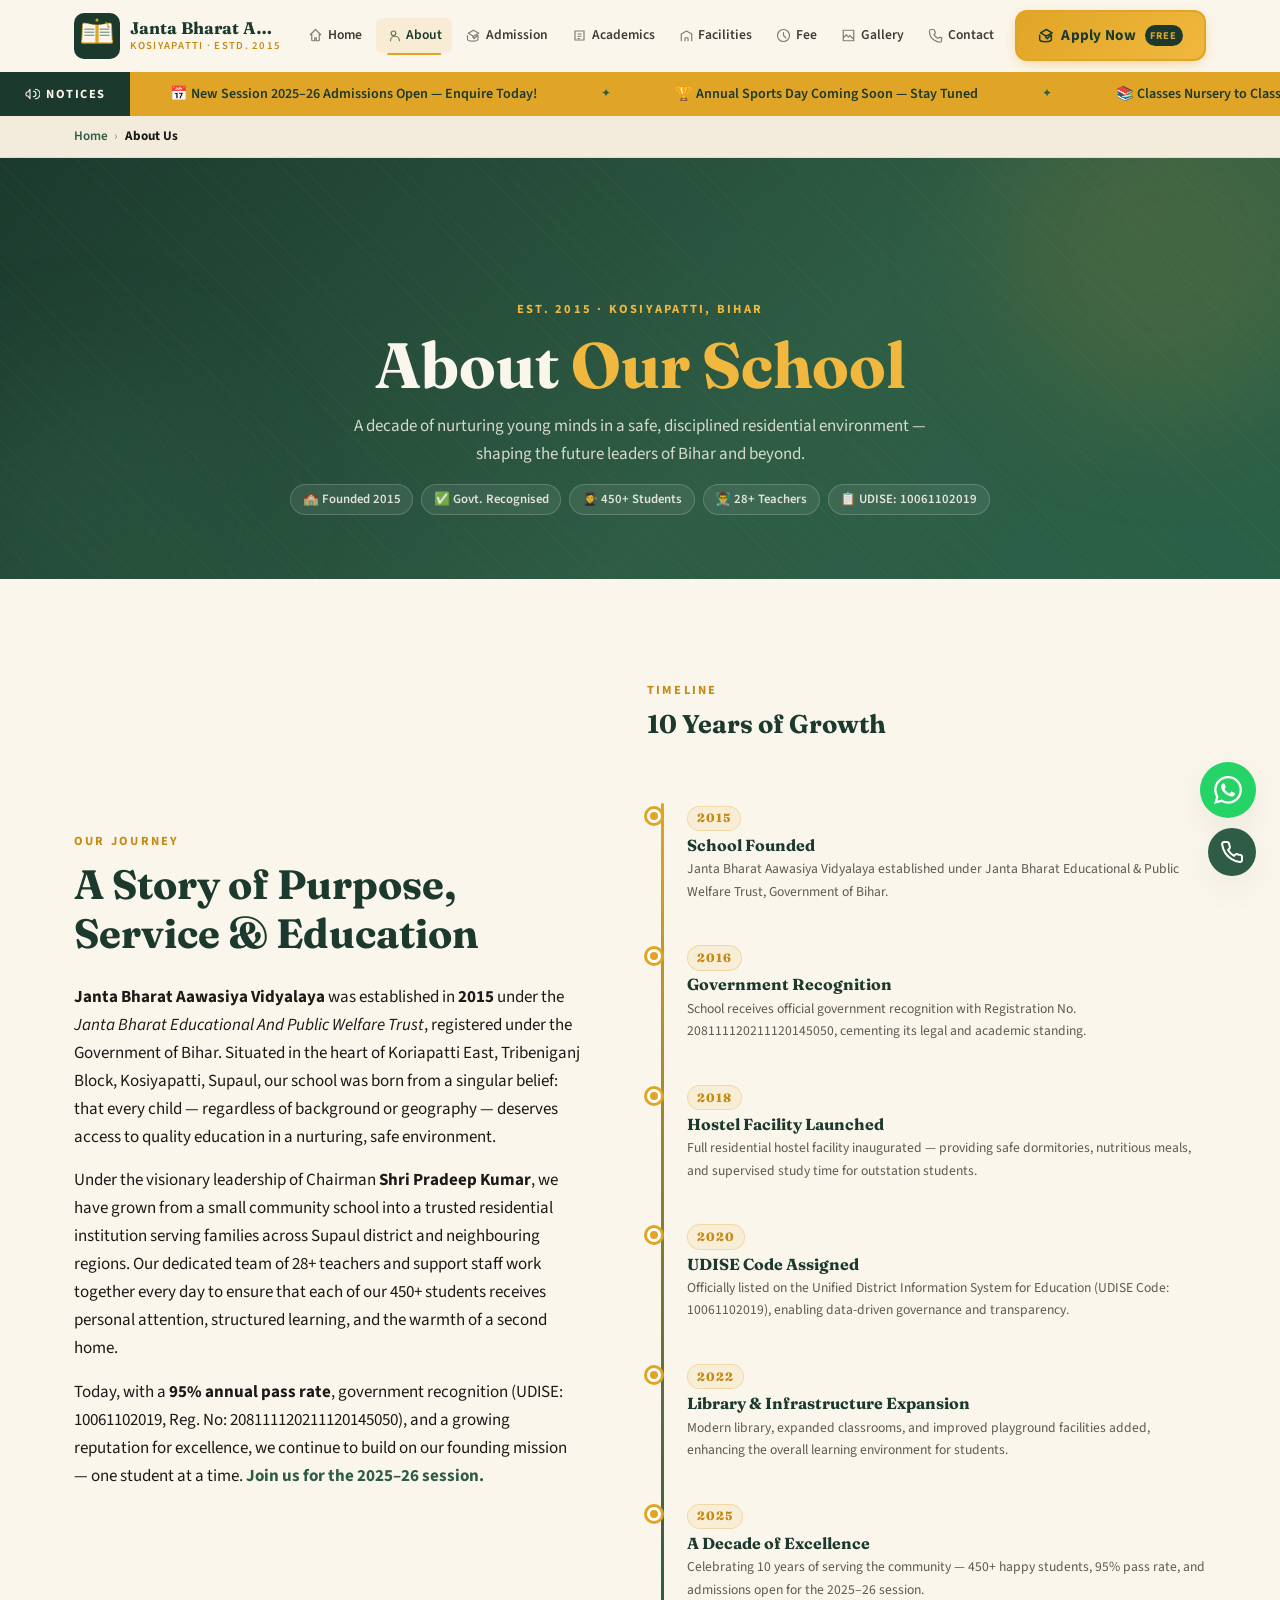
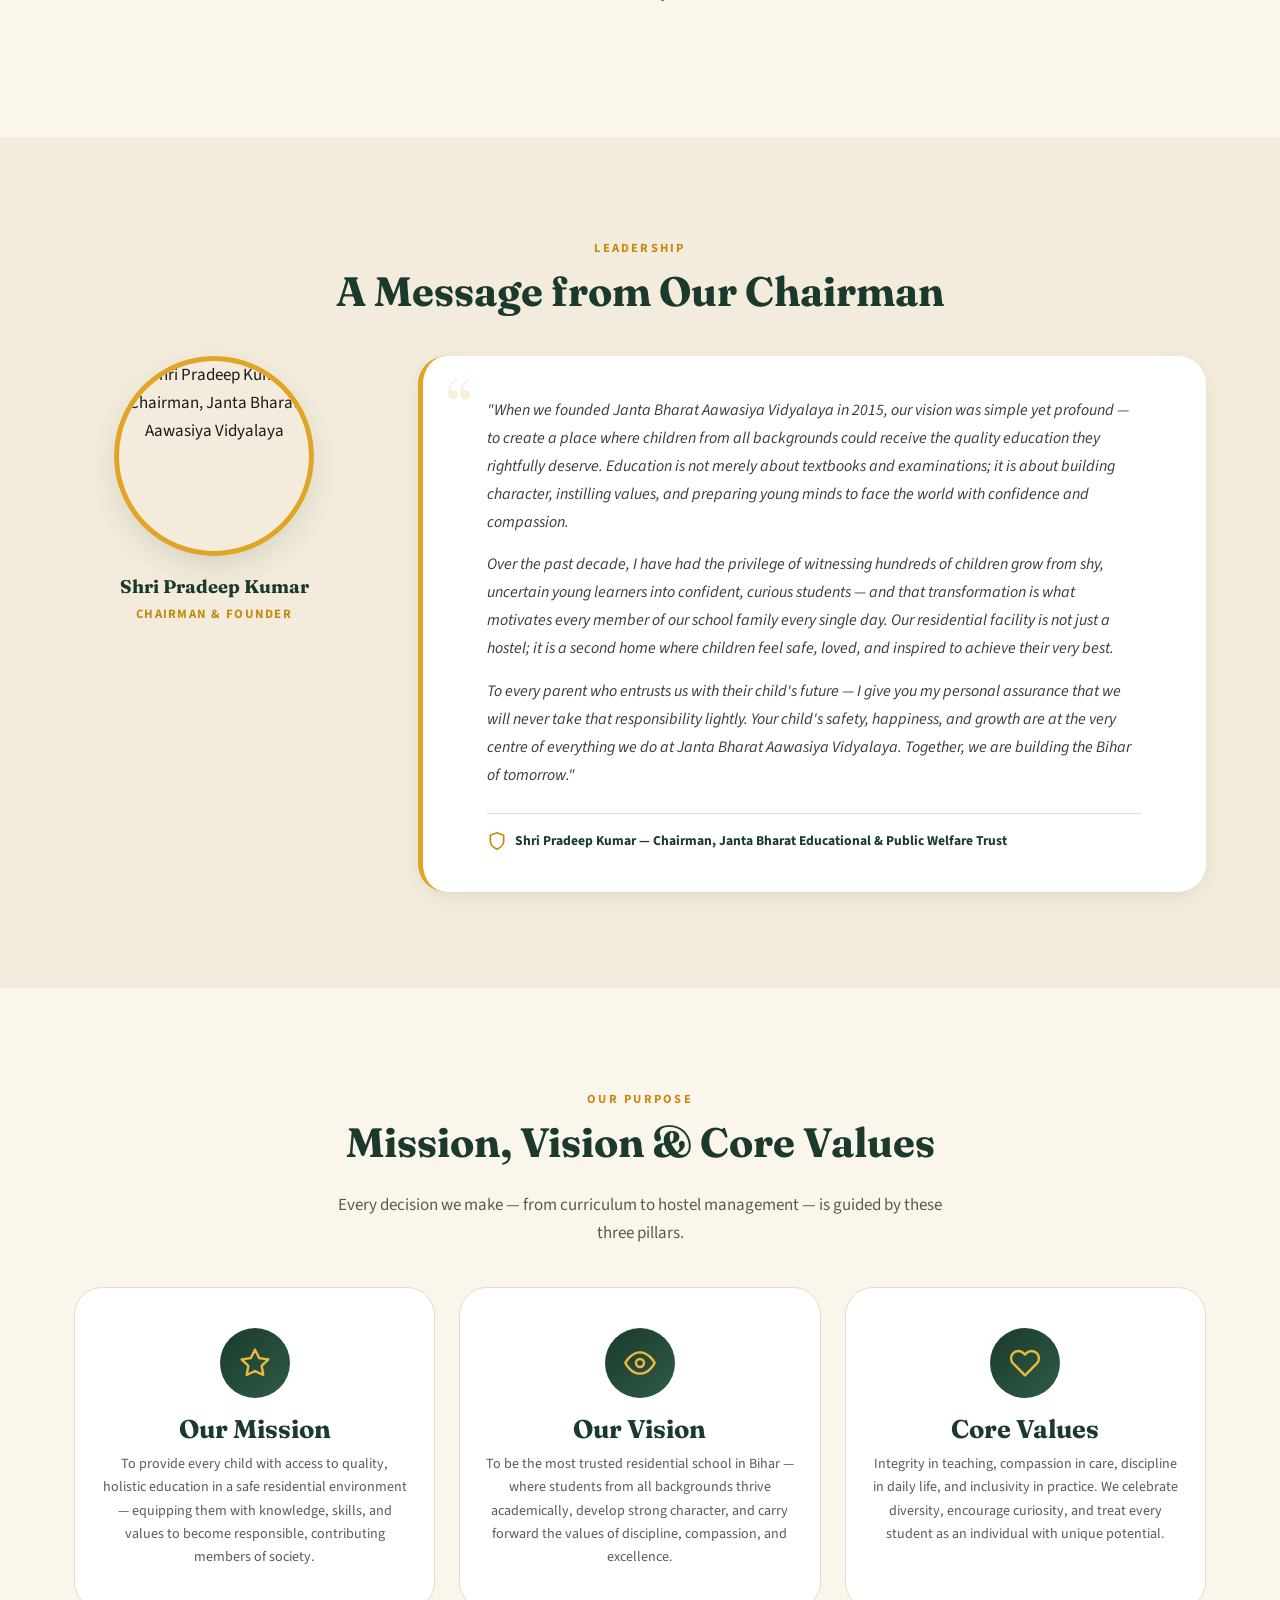
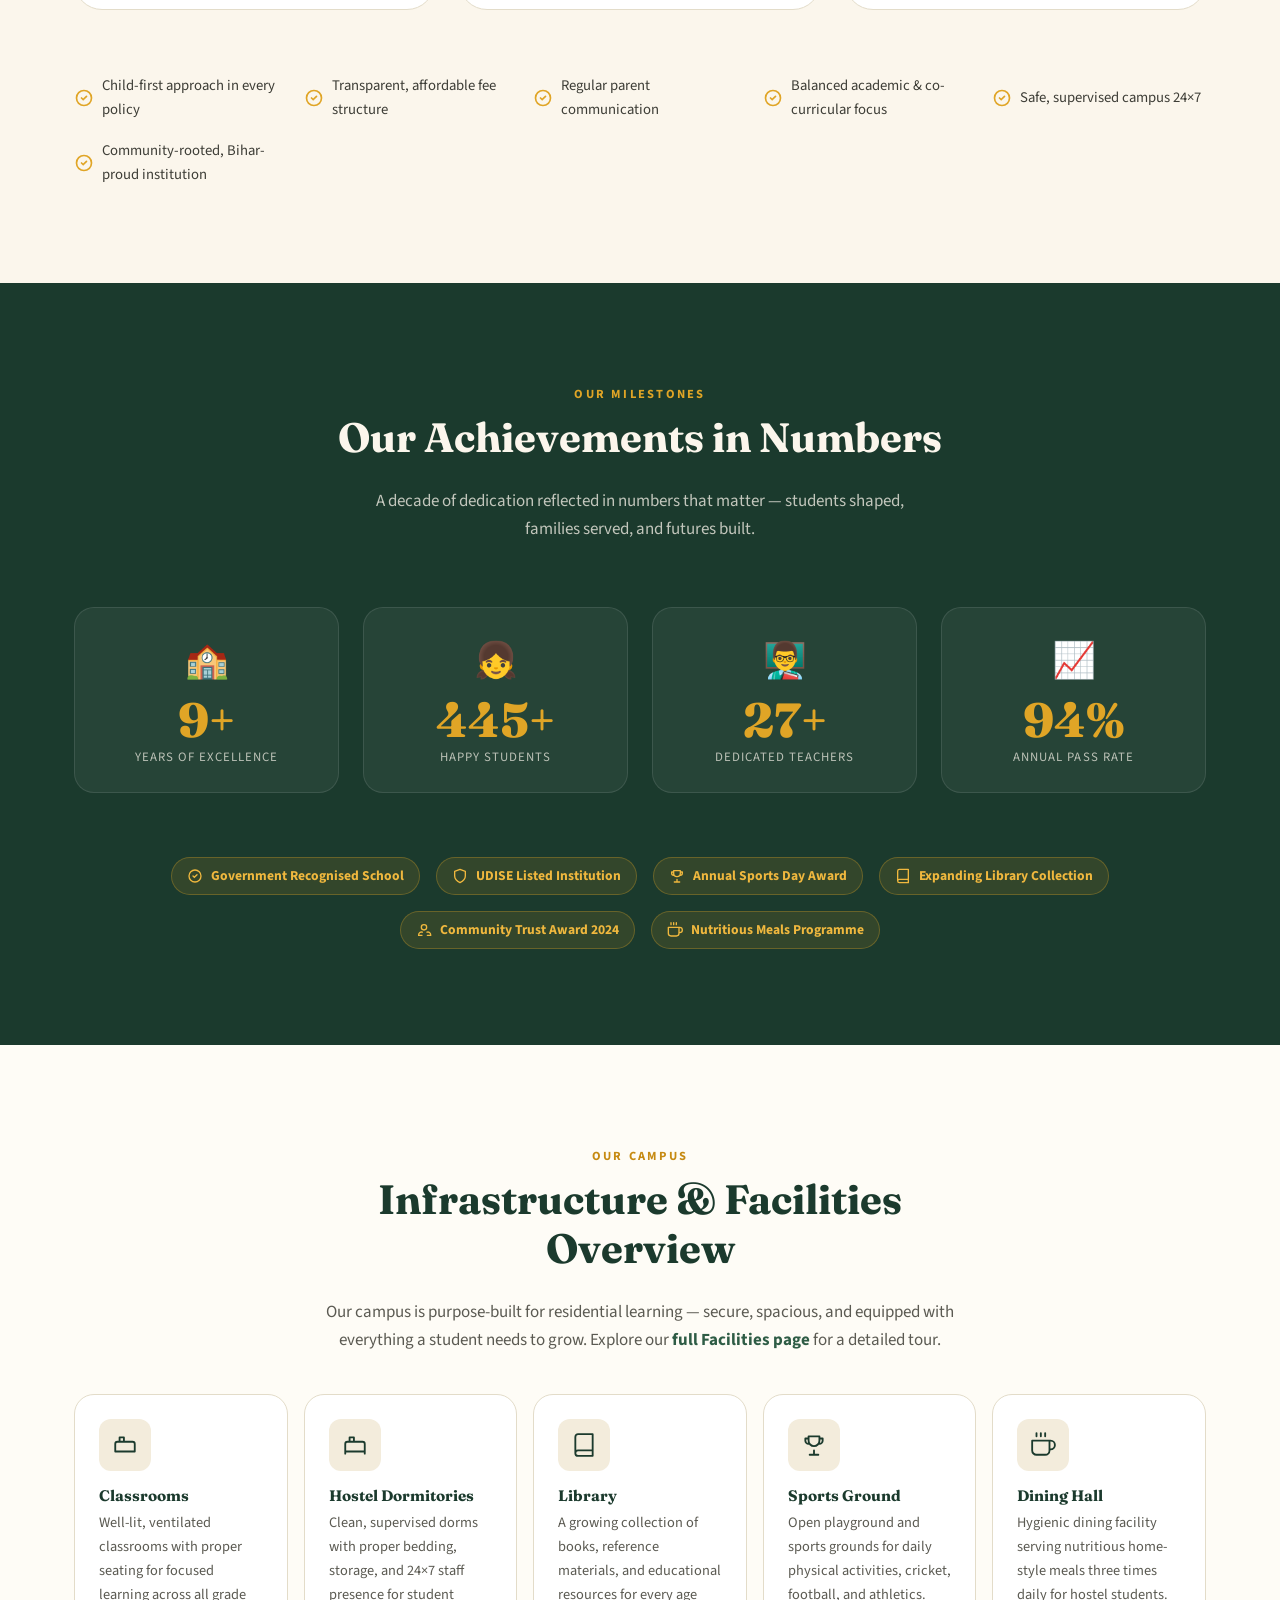
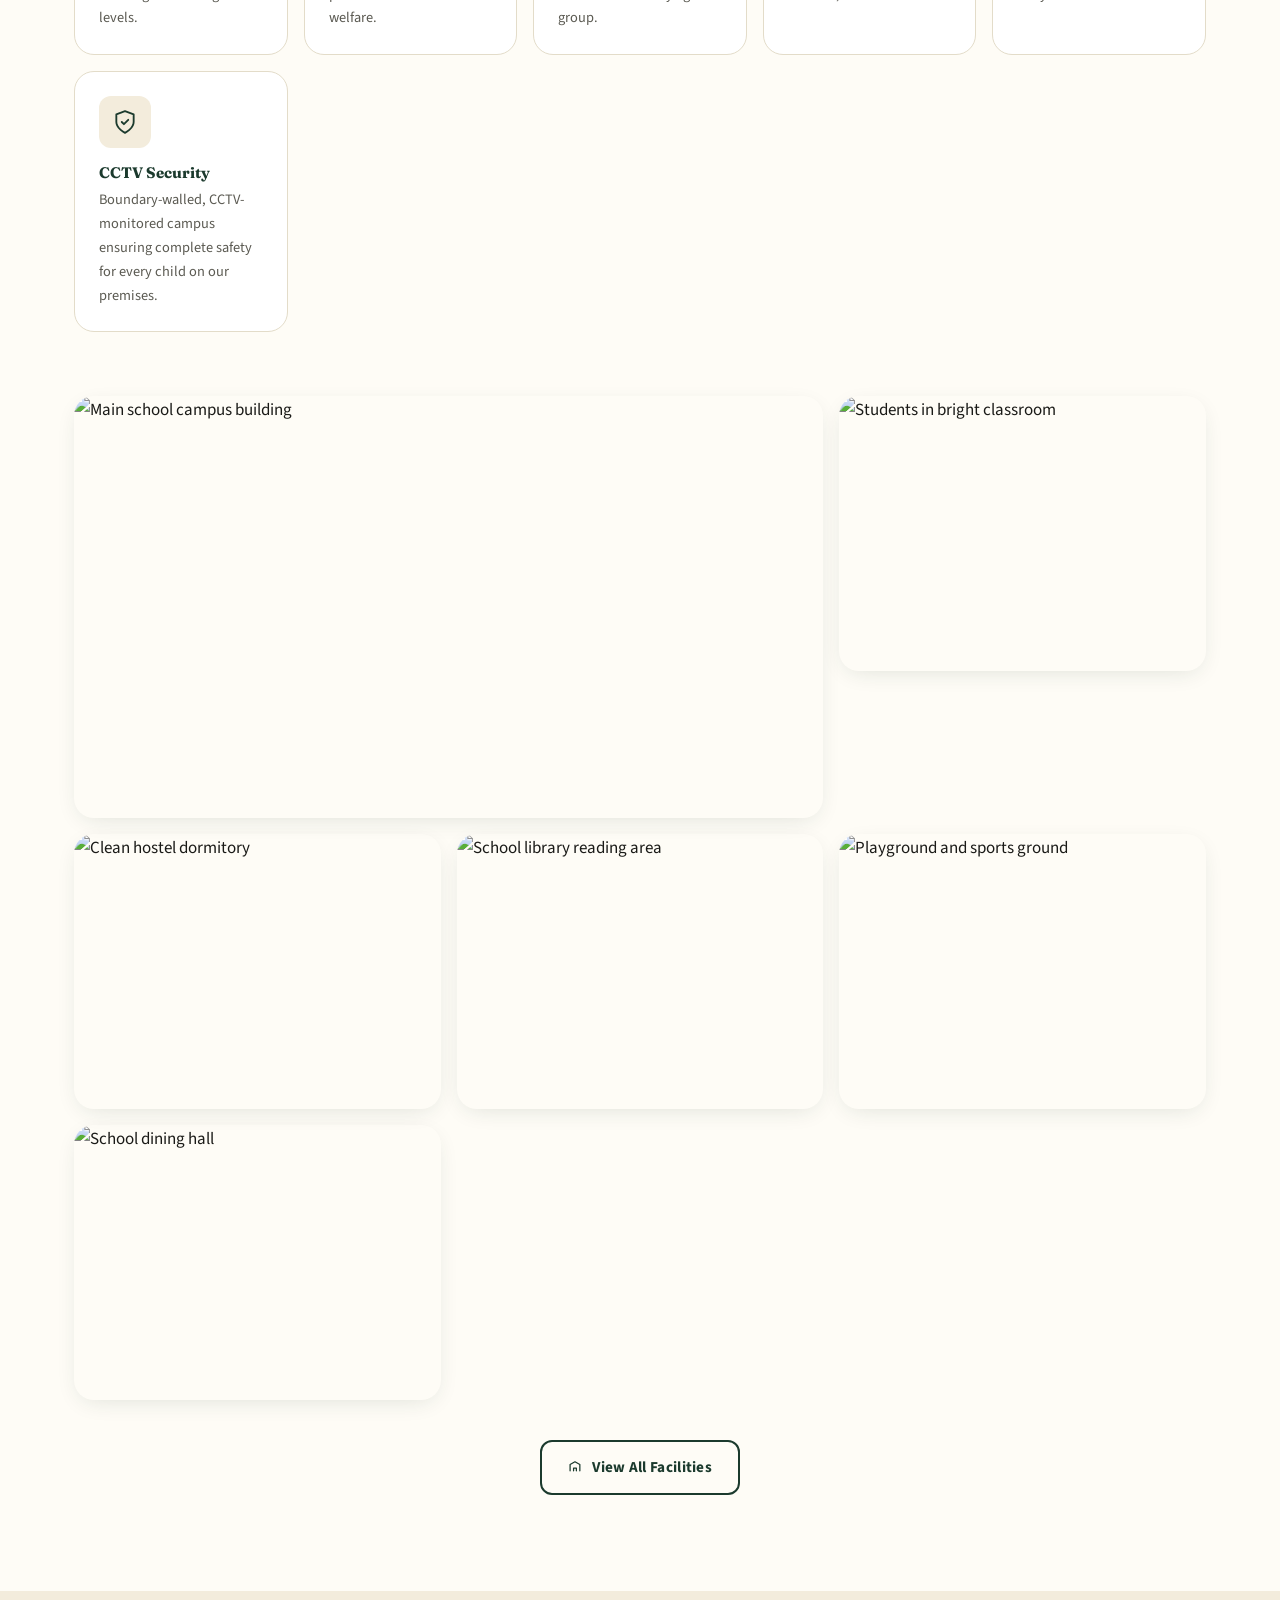
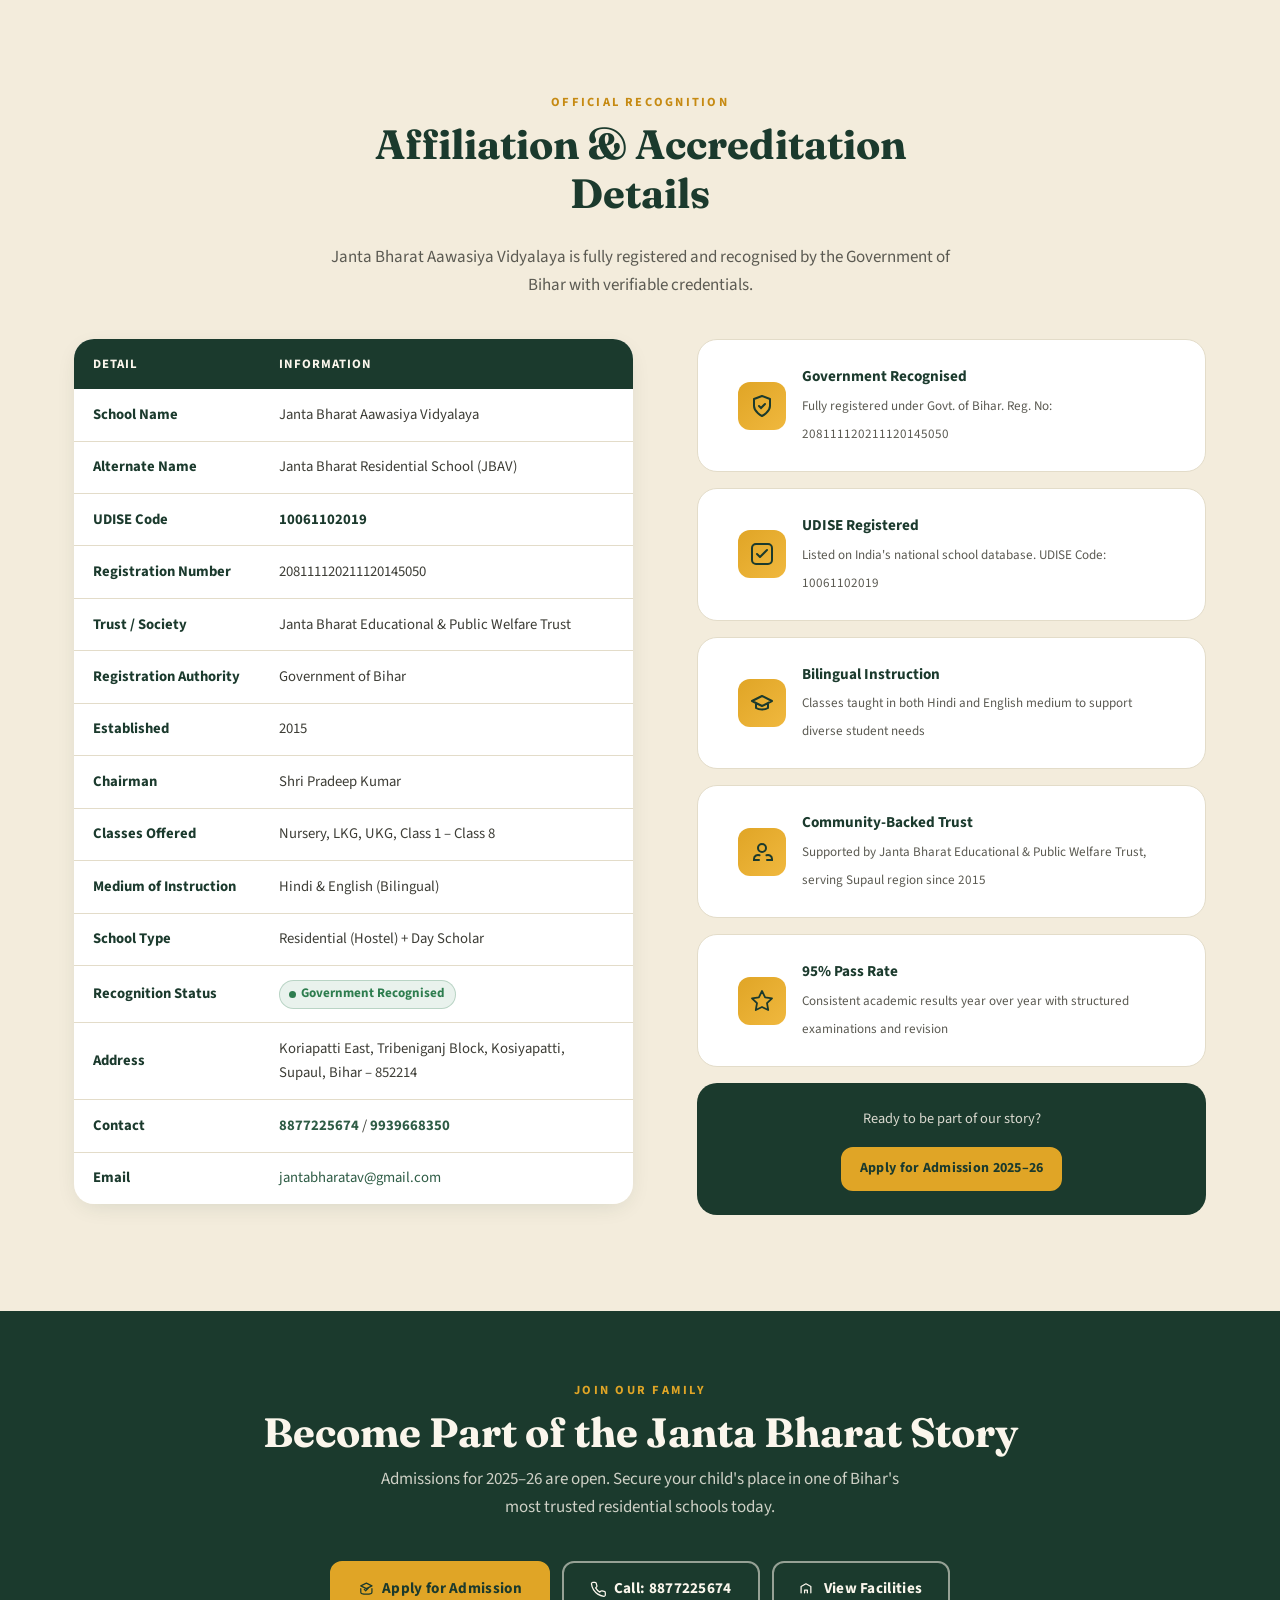
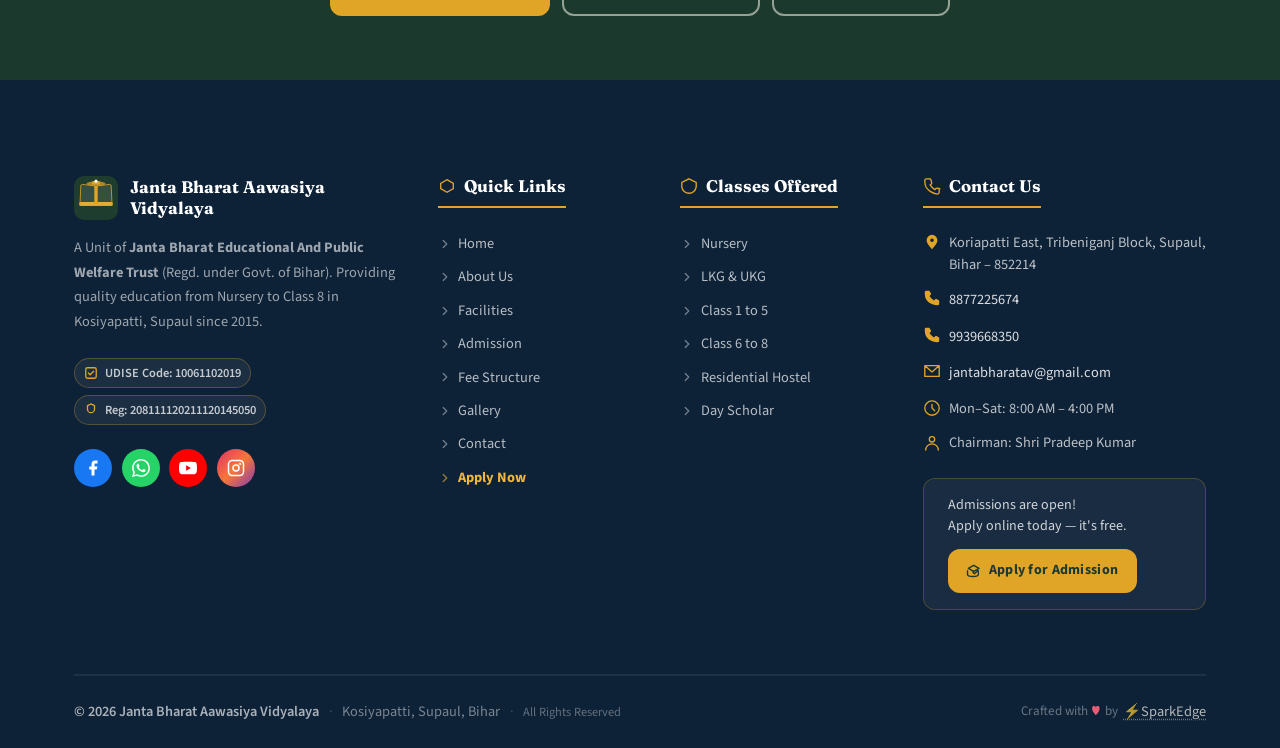
==== commit 5ba4dad0: "css updated" ====
--- a/about.html
+++ b/about.html
@@ -723,15 +723,15 @@
   <main id="main-content">
 
     <!-- BREADCRUMB -->
-    <nav class="breadcrumb" aria-label="Breadcrumb">
-      <div class="container">
-        <ul class="breadcrumb__list">
-          <li><a href="index.html">Home</a></li>
-          <li><span class="breadcrumb__sep">&rsaquo;</span></li>
-          <li><span class="breadcrumb__current">About Us</span></li>
-        </ul>
-      </div>
-    </nav>
+  <nav class="breadcrumb" aria-label="Breadcrumb">
+  <div class="container">
+    <ol class="breadcrumb__list">
+      <li><a href="index.html">Home</a></li>
+      <li aria-hidden="true"><span class="breadcrumb__sep">&rsaquo;</span></li>
+      <li><span class="breadcrumb__current" aria-current="page">About Us</span></li>
+    </ol>
+  </div>
+</nav>
 
     <!-- PAGE BANNER -->
     <section class="page-banner" aria-labelledby="about-banner-heading">
--- a/assets/css/main.css
+++ b/assets/css/main.css
@@ -323,6 +323,7 @@
   justify-content: space-between;
   height: 100%;
   gap: var(--space-sm);
+  position: relative;
 }
 
 .nav-brand {
@@ -334,9 +335,9 @@
   font-size: 1.05rem;
   color: var(--color-green-900);
   line-height: 1.2;
-  flex-shrink: 0;
+  flex-shrink: 1;
   min-width: 0;
-  flex: 1;
+  overflow: hidden;
 }
 .nav-brand:hover { color: var(--color-green-900); }
 .nav-brand__logo {
@@ -349,6 +350,12 @@
   align-items: center;
   justify-content: center;
   padding: 4px;
+}
+.nav-brand__text {
+  overflow: hidden;
+  white-space: nowrap;
+  text-overflow: ellipsis;
+  min-width: 0;
 }
 .nav-brand__text small {
   display: block;
@@ -1352,6 +1359,53 @@
 .sparkedge-modal__actions { display: flex; flex-wrap: wrap; gap: 0.75rem; }
 
 /* ===================================================================
+   18b. BREADCRUMB BASE STYLES
+   =================================================================== */
+.breadcrumb {
+  background: var(--color-cream-200);
+  border-bottom: 1px solid var(--color-line-200);
+  padding: 0.6rem 0;
+}
+
+.breadcrumb__list {
+  display: flex;
+  align-items: center;
+  gap: 0.4rem;
+  font-family: var(--font-utility);
+  font-size: 0.82rem;
+  color: var(--color-ink-600);
+  flex-wrap: wrap;
+  list-style: none;
+  margin: 0;
+  padding: 0;
+}
+
+.breadcrumb__list a {
+  color: var(--color-green-700);
+  font-weight: 600;
+  text-decoration: none;
+  transition: color var(--duration-fast);
+  white-space: nowrap;
+}
+
+.breadcrumb__list a:hover {
+  color: var(--color-gold-600);
+}
+
+.breadcrumb__sep {
+  color: var(--color-ink-400);
+  font-size: 0.82rem;
+  flex-shrink: 0;
+  user-select: none;
+}
+
+.breadcrumb__current {
+  color: var(--color-ink-900);
+  font-weight: 700;
+  word-break: break-word;
+}
+
+/* ===================================================================
    19. FOOTER (matches reference Medona School style)
    =================================================================== */
 .site-footer {
@@ -1552,12 +1606,87 @@
 
 /* Responsive — stack on mobile */
 @media (max-width: 767px) {
+  .nav-bar {
+    gap: 0.5rem;
+    padding: 0 var(--space-sm);
+  }
+
+  .nav-brand__logo {
+    width: 36px;
+    height: 36px;
+    flex-shrink: 0;
+  }
+
+  .nav-brand {
+    font-size: 0.82rem;
+    gap: 0.4rem;
+    flex: 1;
+    min-width: 0;
+  }
+
+  .nav-brand__text {
+    display: -webkit-box;
+    -webkit-line-clamp: 2;
+    -webkit-box-orient: vertical;
+    overflow: hidden;
+    white-space: normal;
+    font-size: 0.78rem;
+    line-height: 1.2;
+  }
+
+  .nav-brand__text small {
+    display: none;
+  }
+
+  .nav-toggle {
+    display: flex !important;
+    flex-shrink: 0;
+    margin-left: auto;
+  }
+
+  .page-banner {
+    padding: calc(var(--nav-height) + var(--space-lg)) 0 var(--space-lg);
+  }
+
+  .page-banner h1 {
+    font-size: clamp(1.5rem, 7vw, 2.2rem);
+    word-break: break-word;
+  }
+
+  .page-banner p {
+    font-size: 0.88rem;
+    padding: 0 var(--space-xs);
+  }
+
+  .banner-pills {
+    gap: 0.35rem;
+    margin-top: var(--space-xs);
+  }
+
+  .banner-pill {
+    font-size: 0.72rem;
+    padding: 0.25em 0.7em;
+  }
+  .section-heading {
+    margin-bottom: var(--space-md);
+  }
+
+  .section-heading h2 {
+    word-break: break-word;
+    hyphens: auto;
+  }
+
+  .eyebrow {
+    font-size: 0.72rem;
+    letter-spacing: 0.12em;
+  }
     .footer-bottom {
         flex-direction: column;
         align-items: center;
         text-align: center;
         gap: 0.5rem;
     }
+    .nav-toggle { display: flex; }
     .footer-bottom__left {
         justify-content: center;
     }
@@ -1620,10 +1749,10 @@
 .accordion-panel__inner { padding-bottom: var(--space-sm); font-size: var(--fs-small); color: var(--color-ink-600); }
 
 /* ===================================================================
-   23. RESPONSIVE — FULLY FIXED
-   =================================================================== */
-
-/* ── TABLETS (max 1100px) ── */
+   23. RESPONSIVE — COMPLETE MOBILE FIX
+   =================================================================== */
+
+/* ── TABLETS ── */
 @media (max-width: 1100px) {
   .footer-grid { grid-template-columns: 1fr 1fr; gap: var(--space-xl) var(--space-lg); }
   .stats-grid { grid-template-columns: repeat(2, 1fr); }
@@ -1637,25 +1766,66 @@
   .gallery-grid { grid-template-columns: repeat(3, 1fr); grid-auto-rows: 140px; }
 }
 
-/* ── MOBILE (max 767px) ── */
+/* ── MOBILE ── */
 @media (max-width: 767px) {
+
+  /* CSS VARIABLES - REDUCE SPACING */
   :root {
     --nav-height: 64px;
-    --space-xl: 2.5rem;
+    --space-xl:  2.5rem;
     --space-2xl: 3.5rem;
-    --space-lg: 1.8rem;
+    --space-lg:  1.8rem;
     --fs-h1: clamp(1.6rem, 7vw, 2.4rem);
-    --fs-h2: clamp(1.4rem, 5vw, 2rem);
-    --fs-h3: clamp(1.1rem, 3.5vw, 1.4rem);
+    --fs-h2: clamp(1.35rem, 5vw, 1.9rem);
+    --fs-h3: clamp(1.05rem, 3.5vw, 1.35rem);
   }
 
   html { font-size: 15px; }
+  body { overflow-x: hidden; }
+  * { box-sizing: border-box; }
+  img, video { max-width: 100% !important; }
+  iframe { max-width: 100% !important; }
 
   .container { padding: 0 var(--space-sm); }
   .section { padding: var(--space-xl) 0; }
 
-  /* ── MOBILE NAV ── */
-  .nav-toggle { display: flex; }
+  /* ── NAVBAR ── */
+  .nav-bar {
+    gap: 0.4rem;
+    padding: 0 0.75rem;
+  }
+
+  .nav-brand {
+    flex: 1;
+    flex-shrink: 1;
+    min-width: 0;
+    gap: 0.4rem;
+    font-size: 0.82rem;
+    overflow: hidden;
+  }
+
+  .nav-brand__logo {
+    width: 36px;
+    height: 36px;
+    flex-shrink: 0;
+  }
+
+  .nav-brand__text {
+    overflow: hidden;
+    white-space: nowrap;
+    text-overflow: ellipsis;
+    min-width: 0;
+    font-size: 0.78rem;
+  }
+
+  .nav-brand__text small { display: none; }
+
+  .nav-toggle {
+    display: flex !important;
+    flex-shrink: 0;
+    margin-left: 4px;
+    z-index: 600;
+  }
 
   nav {
     position: fixed;
@@ -1664,6 +1834,7 @@
     height: 100vh;
     width: min(80vw, 300px);
     z-index: 550;
+    display: block;
   }
 
   .nav-menu {
@@ -1671,13 +1842,14 @@
     align-items: flex-start;
     justify-content: flex-start;
     gap: 0.25rem;
-    padding: calc(var(--nav-height) + var(--space-lg)) var(--space-lg) var(--space-lg);
+    padding: calc(var(--nav-height) + 1.5rem) 1.25rem 1.25rem;
     background: var(--color-green-900);
     height: 100%;
     overflow-y: auto;
+    -webkit-overflow-scrolling: touch;
     transform: translateX(100%);
     transition: transform var(--duration-base) var(--ease-out);
-    -webkit-overflow-scrolling: touch;
+    width: 100%;
   }
 
   .nav-menu.is-open { transform: translateX(0); }
@@ -1697,40 +1869,150 @@
   .nav-cta { margin-left: 0; margin-top: 0.5rem; width: 100%; }
   .btn-apply { width: 100%; justify-content: center; }
 
+  /* ── BREADCRUMB ── */
+  .breadcrumb {
+    padding: 0.35rem 0;
+    border-bottom: 1px solid var(--color-line-200);
+  }
+
+  .breadcrumb .container {
+    padding: 0 0.75rem;
+  }
+
+  .breadcrumb__list {
+    font-size: 0.72rem;
+    gap: 0.2rem;
+    flex-wrap: wrap;
+    line-height: 1.5;
+    align-items: center;
+  }
+
+  .breadcrumb__list a {
+    font-size: 0.72rem;
+    font-weight: 600;
+    white-space: nowrap;
+  }
+
+  .breadcrumb__sep {
+    font-size: 0.68rem;
+    flex-shrink: 0;
+    opacity: 0.6;
+    margin: 0 0.1rem;
+  }
+
+  .breadcrumb__current {
+    font-size: 0.72rem;
+    font-weight: 700;
+    word-break: break-word;
+    overflow: hidden;
+    text-overflow: ellipsis;
+    white-space: nowrap;
+    max-width: 55vw;
+  }
+
+  /* ── PAGE BANNER ── */
+  .page-banner {
+    padding: calc(var(--nav-height) + 1.5rem) 0 1.5rem;
+    text-align: center;
+  }
+  .page-banner h1 {
+    font-size: clamp(1.5rem, 7vw, 2.2rem);
+    word-break: break-word;
+    margin-bottom: 0.4rem;
+  }
+  .page-banner p {
+    font-size: 0.88rem;
+    padding: 0 var(--space-xs);
+    margin-bottom: 0.5rem;
+  }
+  .banner-pills {
+    gap: 0.3rem;
+    margin-top: 0.5rem;
+    justify-content: center;
+  }
+  .banner-pill {
+    font-size: 0.7rem;
+    padding: 0.2em 0.6em;
+  }
+
+  /* ── EYEBROW + HEADINGS ── */
+  .eyebrow {
+    font-size: 0.72rem;
+    letter-spacing: 0.12em;
+  }
+  .section-heading {
+    margin-bottom: var(--space-md);
+  }
+  .section-heading h2 {
+    word-break: break-word;
+    hyphens: auto;
+  }
+
   /* ── HERO ── */
   .hero { min-height: 100svh; min-height: 100vh; }
   .hero__trust-badges { display: none; }
-  .hero__actions { flex-direction: column; align-items: flex-start; width: 100%; }
-  .btn-hero-primary, .btn-hero-outline { width: 100%; justify-content: center; }
+  .hero__actions {
+    flex-direction: column;
+    align-items: flex-start;
+    width: 100%;
+    gap: 0.6rem;
+  }
+  .btn-hero-primary,
+  .btn-hero-outline { width: 100%; justify-content: center; }
   .btn-hero-ghost { display: none; }
   .hero__info-pills { display: none; }
-  .hero__content { padding-top: var(--space-lg); padding-bottom: var(--space-lg); }
+  .hero__content {
+    padding-top: var(--space-lg);
+    padding-bottom: var(--space-lg);
+  }
   .hero__title { word-break: break-word; }
 
   /* ── ABOUT SNAPSHOT ── */
   .about-snapshot__body { order: -1; }
   .about-snapshot__badge { display: none; }
 
-  /* ── GRIDS ── */
+  /* ── FEATURE CARDS ── */
+  .grid--auto-fit { grid-template-columns: 1fr 1fr; }
+  .feature-card { padding: var(--space-md) var(--space-sm); }
+
+  /* ── STATS ── */
   .stats-grid { grid-template-columns: repeat(2, 1fr); gap: var(--space-md); }
+  .stat-item__number { font-size: clamp(1.8rem, 5vw, 2.6rem); }
+
+  /* ── HOSTEL GRID ── */
   .hostel-grid { grid-template-columns: 1fr; }
   .hostel-card:last-child { grid-column: auto; max-width: 100%; }
+
+  /* ── GRIDS ── */
   .grid--2col { grid-template-columns: 1fr; }
   .grid--3col { grid-template-columns: 1fr; }
-  .grid--auto-fit { grid-template-columns: 1fr 1fr; }
 
   /* ── GALLERY ── */
-  .gallery-grid { grid-template-columns: repeat(2, 1fr); grid-auto-rows: 120px; }
+  .gallery-grid {
+    grid-template-columns: repeat(2, 1fr);
+    grid-auto-rows: 120px;
+  }
   .gallery-grid__item:nth-child(1),
   .gallery-grid__item:nth-child(6) { grid-column: span 2; grid-row: span 1; }
 
+  /* ── CAROUSEL ── */
+  .carousel__slide { padding: var(--space-lg) var(--space-md); }
+  .carousel__quote { font-size: 0.95rem; }
+
+  /* ── TABLES ── */
+  table { font-size: 0.82rem; }
+  th, td { padding: 0.6rem 0.75rem !important; }
+
   /* ── FOOTER ── */
   .footer-grid { grid-template-columns: 1fr; gap: var(--space-lg); }
+  .footer-col__heading { font-size: 0.95rem; }
+
   .footer-bottom {
     flex-direction: column;
     align-items: center;
     text-align: center;
-    gap: 0.4rem;
+    gap: 0.35rem;
+    padding: var(--space-sm) 0;
   }
   .footer-bottom__left {
     flex-direction: column;
@@ -1738,37 +2020,34 @@
     gap: 0.2rem;
   }
   .footer-bottom__sep { display: none; }
-
-  /* ── MODALS ── */
+  .footer-bottom__loc,
+  .footer-bottom__rights { display: block; width: 100%; text-align: center; }
+
+  /* ── SPARKEDGE MODAL ── */
   .sparkedge-modal__card { padding: var(--space-lg) var(--space-md); }
 
-  /* ── FABs ── */
-  .fab { width: 52px; height: 52px; }
-  .fab--phone { width: 44px; height: 44px; }
+  /* ── FABS ── */
+  .fab { width: 50px; height: 50px; }
+  .fab--phone { width: 42px; height: 42px; }
   .fab__tooltip { display: none; }
 
   /* ── LIGHTBOX ── */
   .lightbox__prev { left: 0.5rem; }
   .lightbox__next { right: 0.5rem; }
 
-  /* ── CAROUSEL ── */
-  .carousel__slide { padding: var(--space-lg) var(--space-md); }
-  .carousel__quote { font-size: 0.95rem; }
-
-  /* ── TABLES ── */
-  table { font-size: 0.82rem; }
-  th, td { padding: 0.65rem 0.8rem !important; }
-
-  /* ── PREVENT HORIZONTAL SCROLL ── */
-  body { overflow-x: hidden; }
-  * { max-width: 100%; box-sizing: border-box; }
-  img, video, iframe { max-width: 100% !important; }
-}
-
-/* ── SMALL MOBILE (max 480px) ── */
+  /* ── CLASSES CARD ── */
+  .classes-card { border-radius: var(--radius-lg); }
+  .class-row { padding: 0.6rem 0; }
+
+  /* ── ADMISSION CTA ── */
+  .admission-cta-grid { grid-template-columns: 1fr; }
+  .admission-cta__actions { flex-direction: column; }
+  .admission-cta__actions .btn { width: 100%; justify-content: center; }
+}
+
+/* ── SMALL MOBILE ── */
 @media (max-width: 480px) {
-  .notice-band__label { padding: 0 var(--space-sm); font-size: 0.7rem; }
-.notice-band__item { font-size: 0.8rem; }
+
   :root {
     --space-md: 1rem;
     --space-sm: 0.75rem;
@@ -1776,18 +2055,47 @@
 
   html { font-size: 14px; }
 
-  .hero__title { font-size: clamp(1.6rem, 8vw, 2.2rem); }
-  .stats-grid { grid-template-columns: repeat(2, 1fr); }
+  .hero__title { font-size: clamp(1.5rem, 8vw, 2rem); }
+
+  .breadcrumb {
+    padding: 0.3rem 0;
+  }
+
+  .breadcrumb .container {
+    padding: 0 0.6rem;
+  }
+
+  .breadcrumb__list {
+    font-size: 0.68rem;
+    gap: 0.15rem;
+  }
+
+  .breadcrumb__list a {
+    font-size: 0.68rem;
+  }
+
+  .breadcrumb__current {
+    font-size: 0.68rem;
+    max-width: 48vw;
+  }
+
+  .stats-grid { grid-template-columns: 1fr 1fr; }
+  .grid--auto-fit { grid-template-columns: 1fr; }
+
   .admission-features { gap: var(--space-xs); }
-  .classes-card { border-radius: var(--radius-lg); }
-  .footer-col__heading { font-size: 0.95rem; }
-  .grid--auto-fit { grid-template-columns: 1fr; }
-
-  /* Tables scroll on small screens */
+  .footer-col__heading { font-size: 0.9rem; }
+
+  /* Tables scroll */
   .fee-table-wrap,
   .eligibility-wrap,
   .aff-table-wrap,
-  .calendar-table-wrap { overflow-x: auto; -webkit-overflow-scrolling: touch; }
+  .calendar-table-wrap {
+    overflow-x: auto;
+    -webkit-overflow-scrolling: touch;
+  }
+
+  .notice-band__label { padding: 0 0.75rem; font-size: 0.68rem; }
+  .notice-band__item { font-size: 0.78rem; }
 }
 
 /* ===================================================================
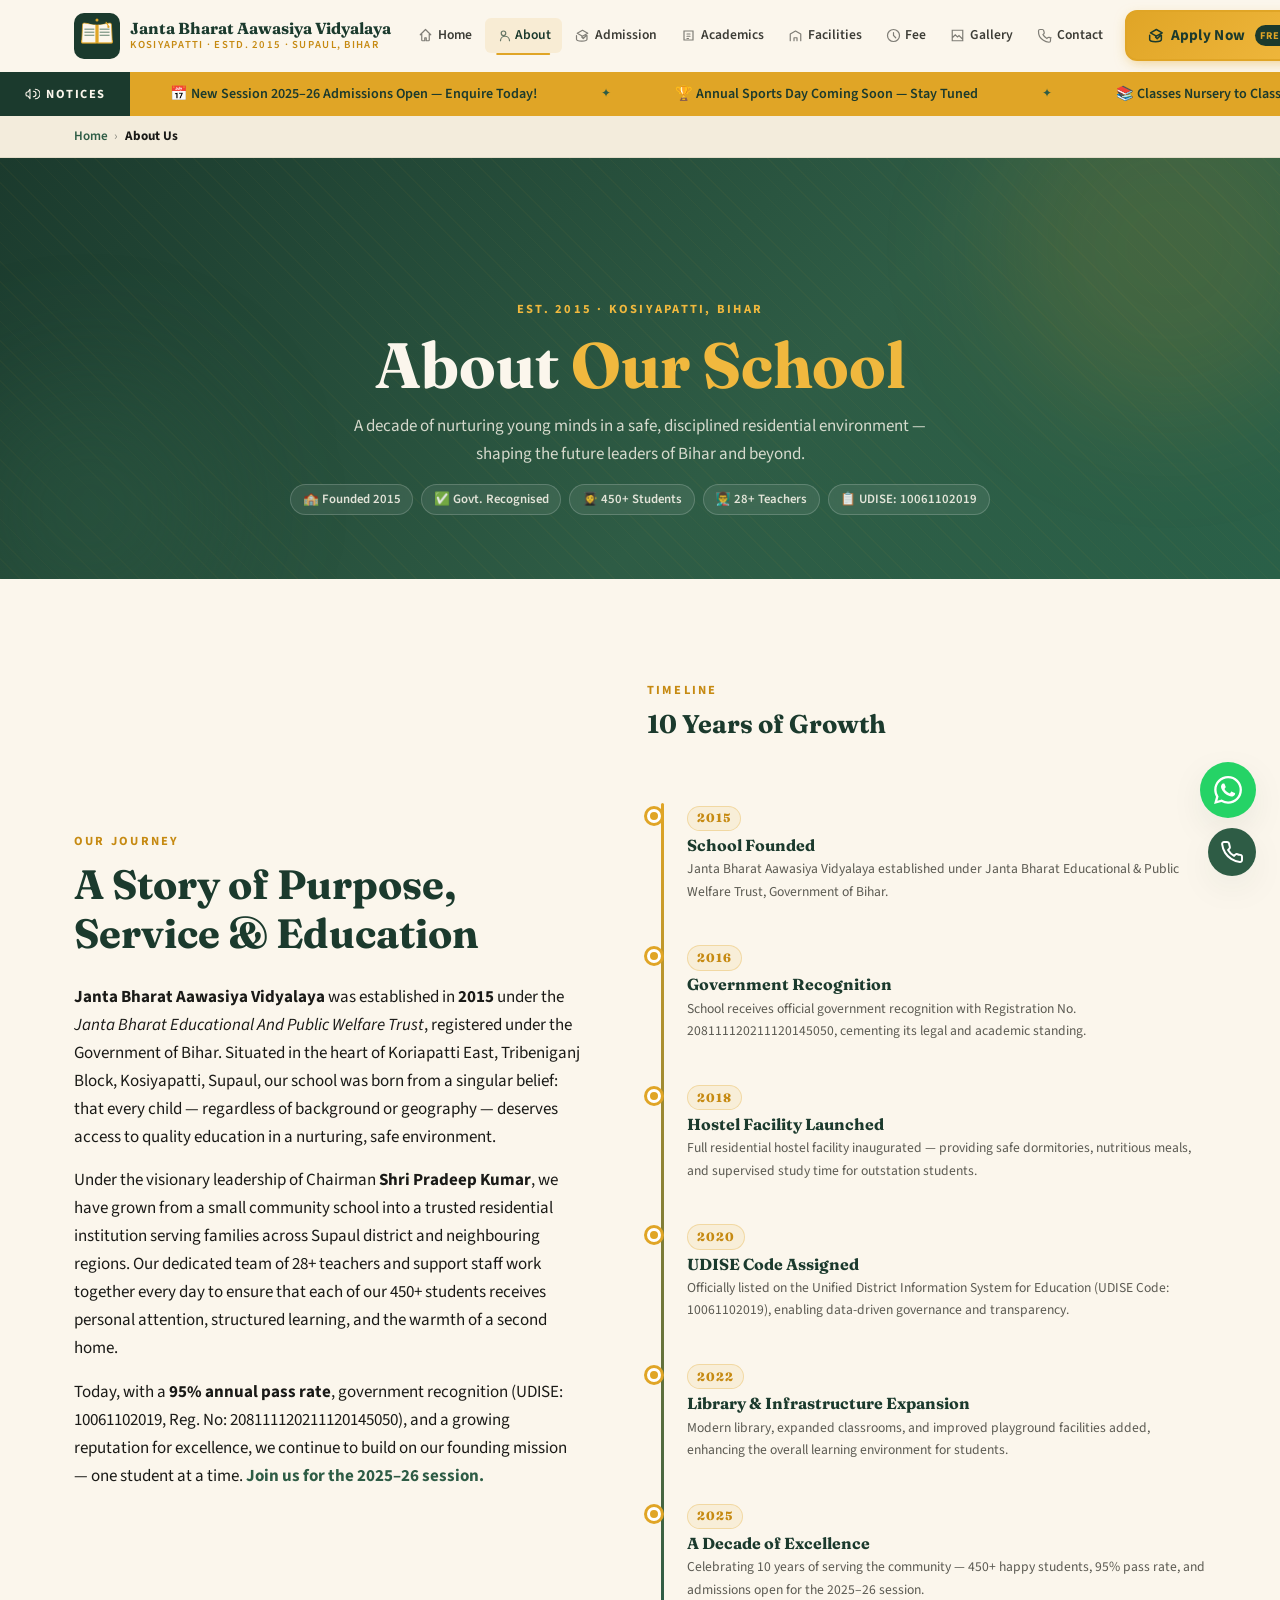
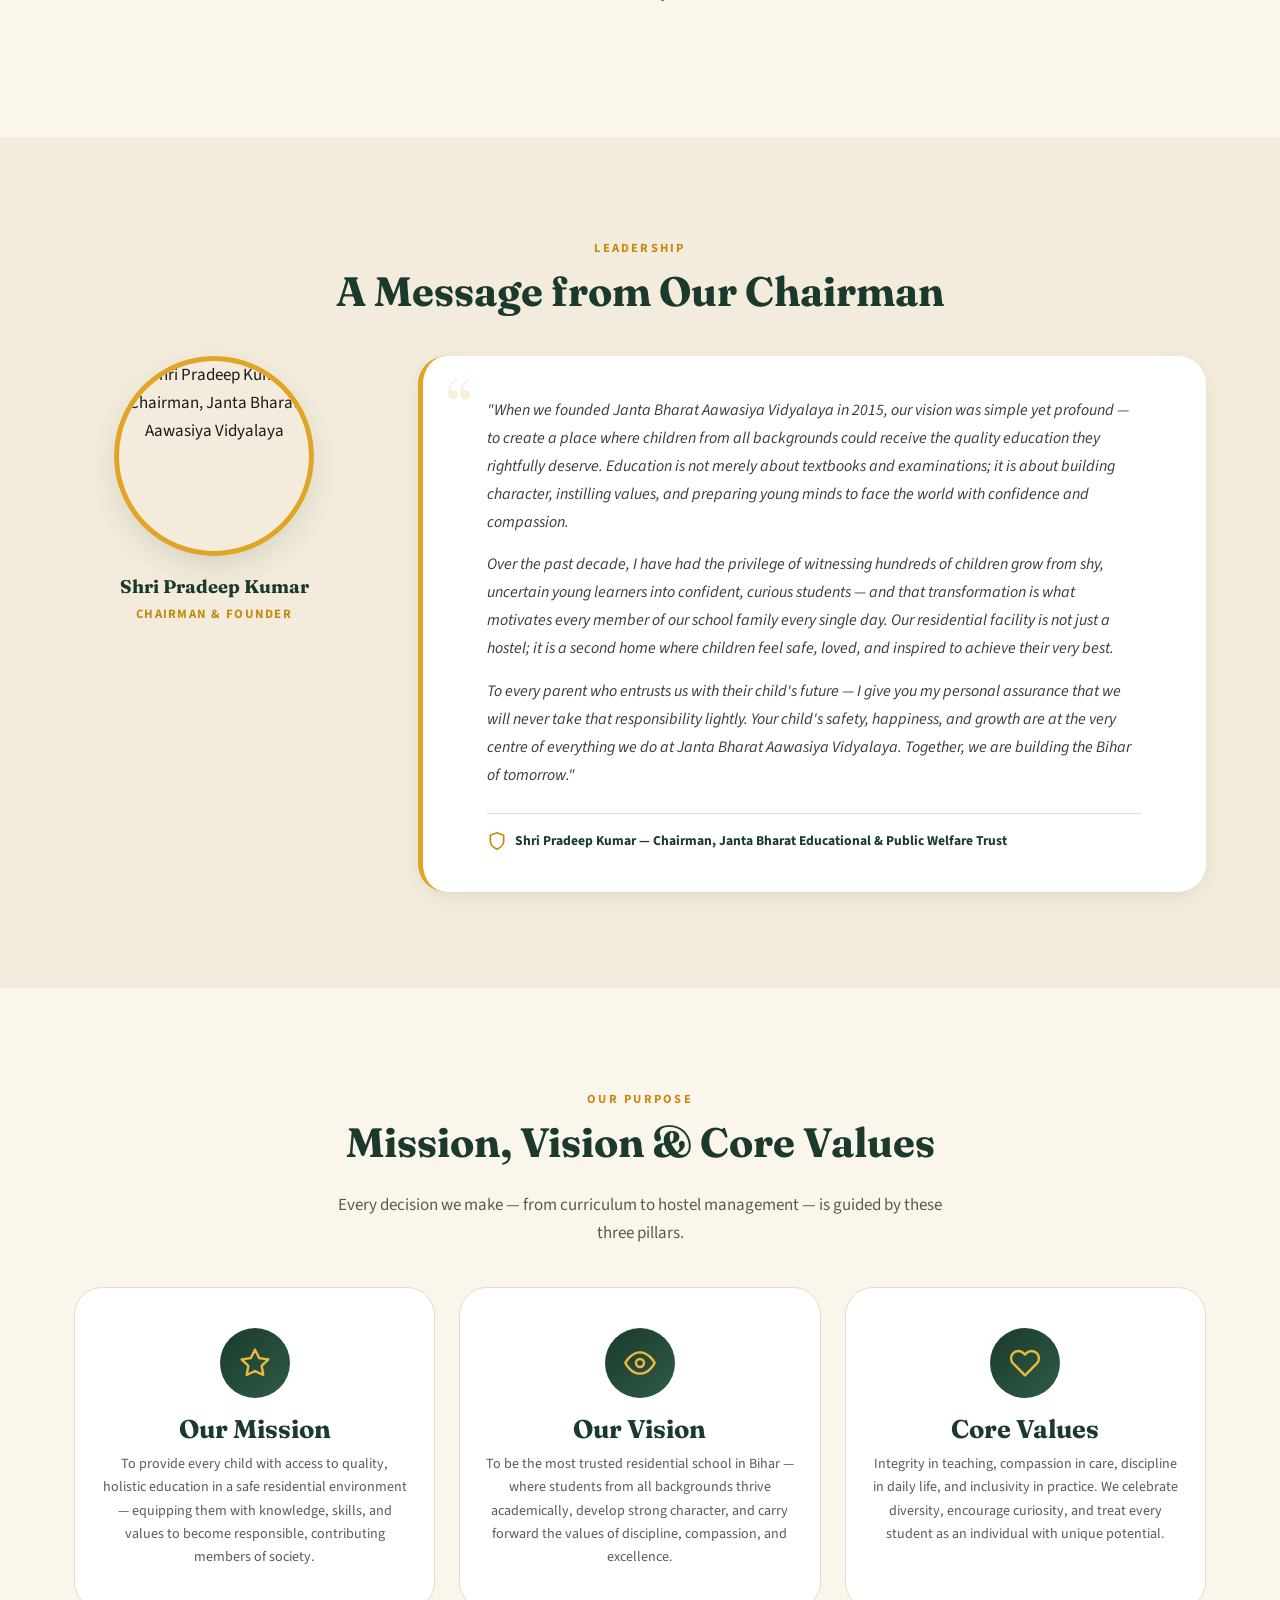
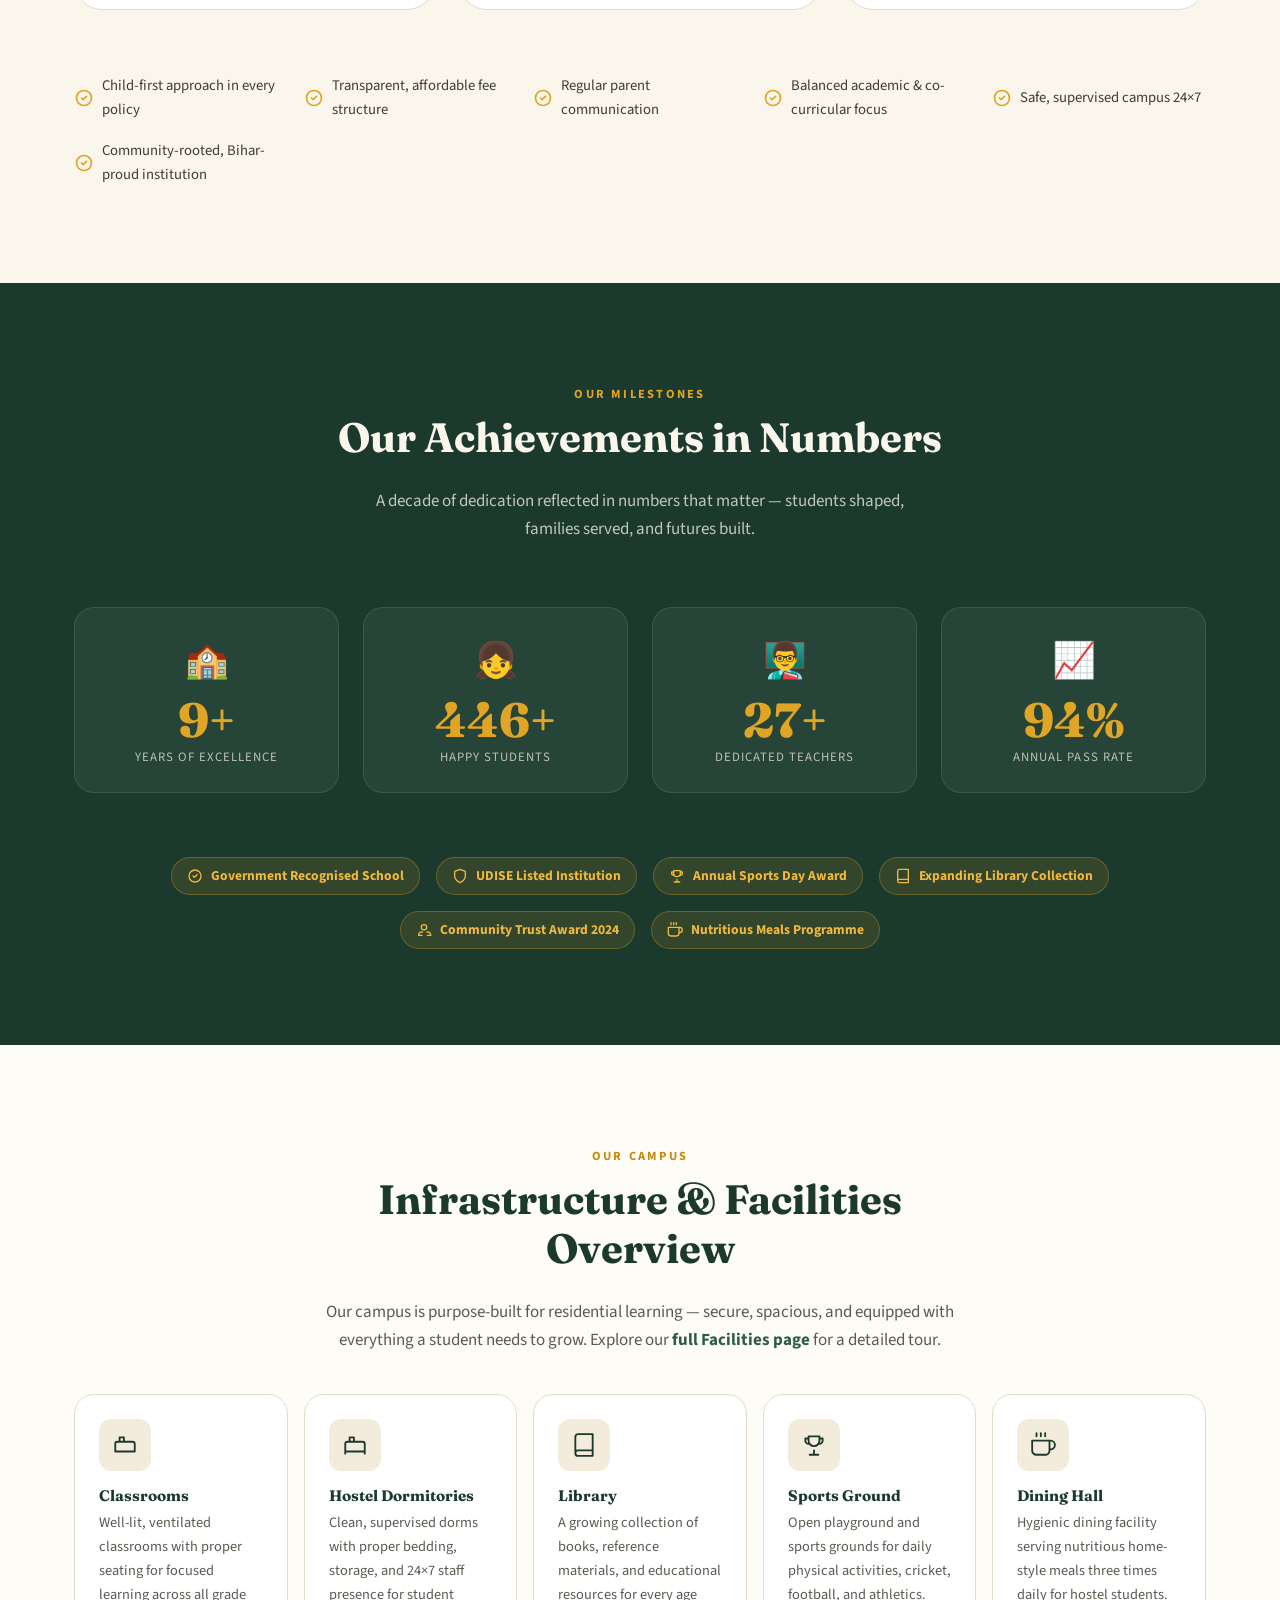
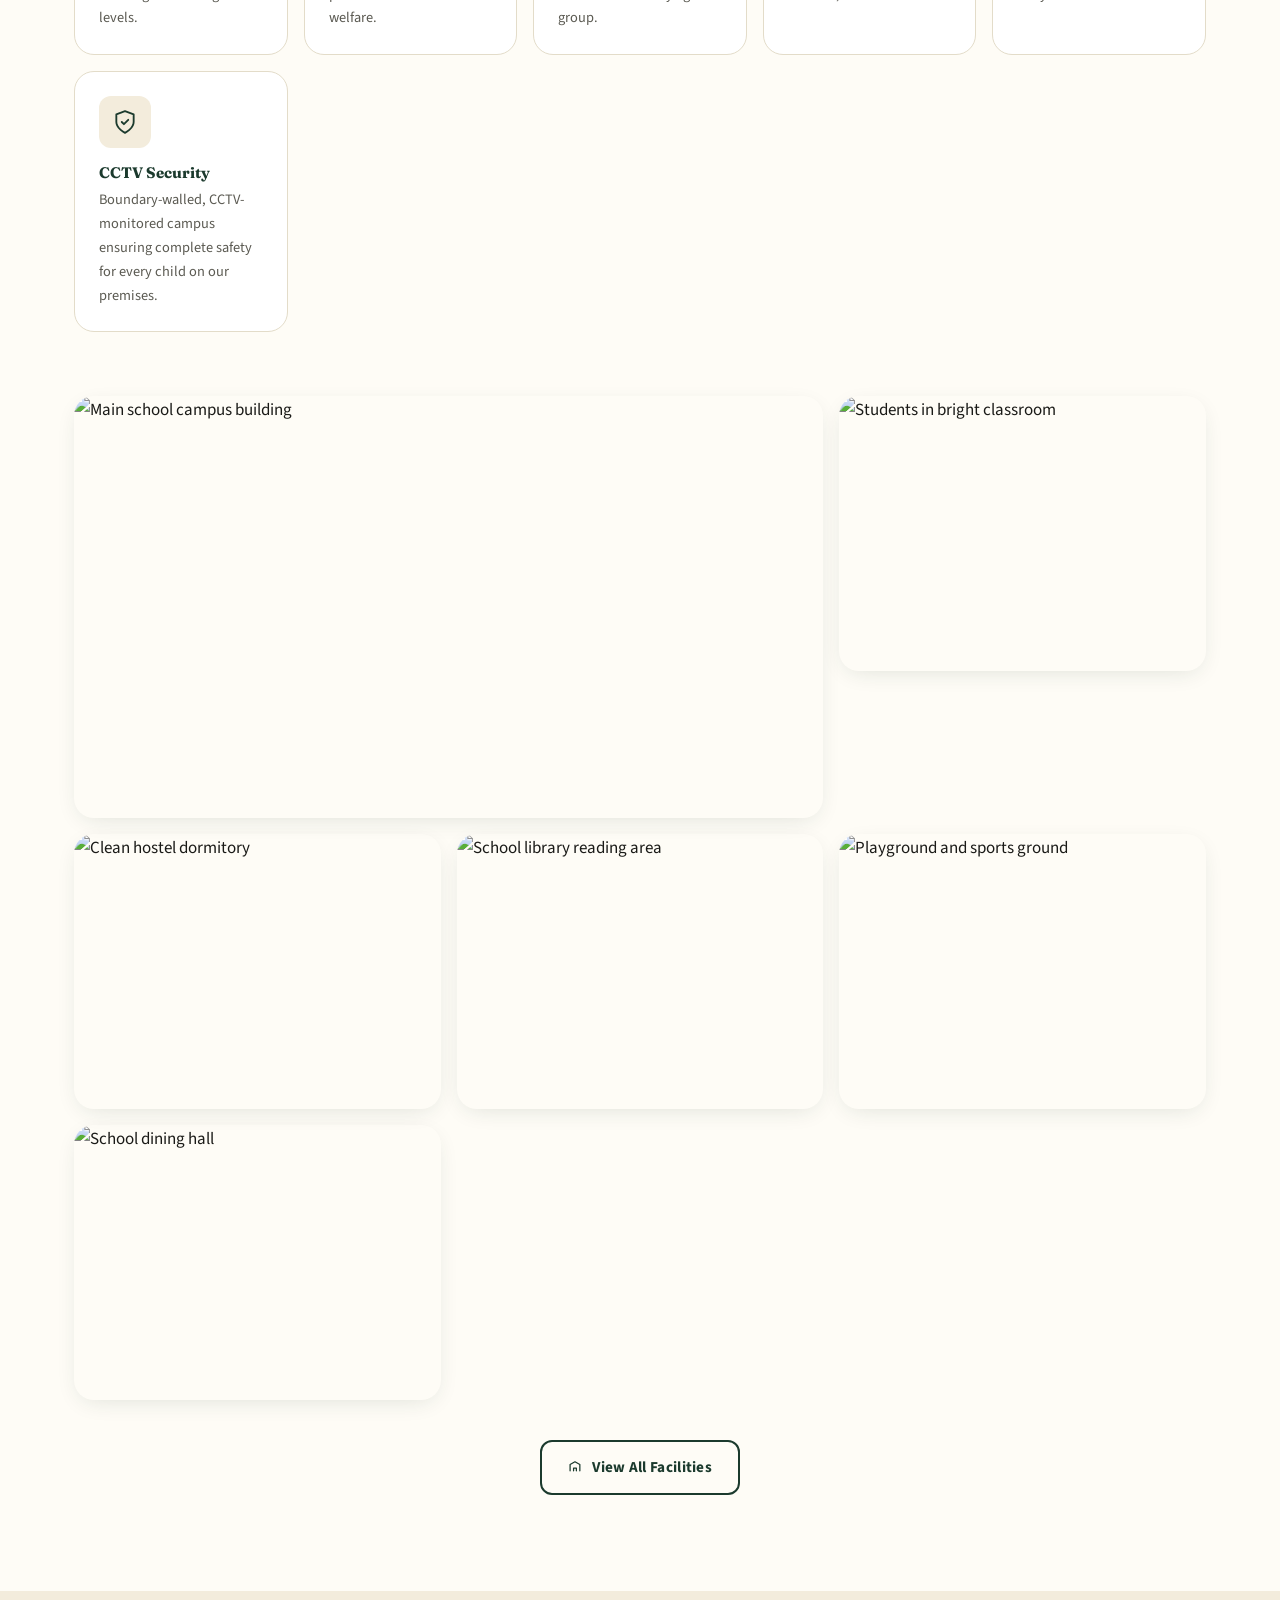
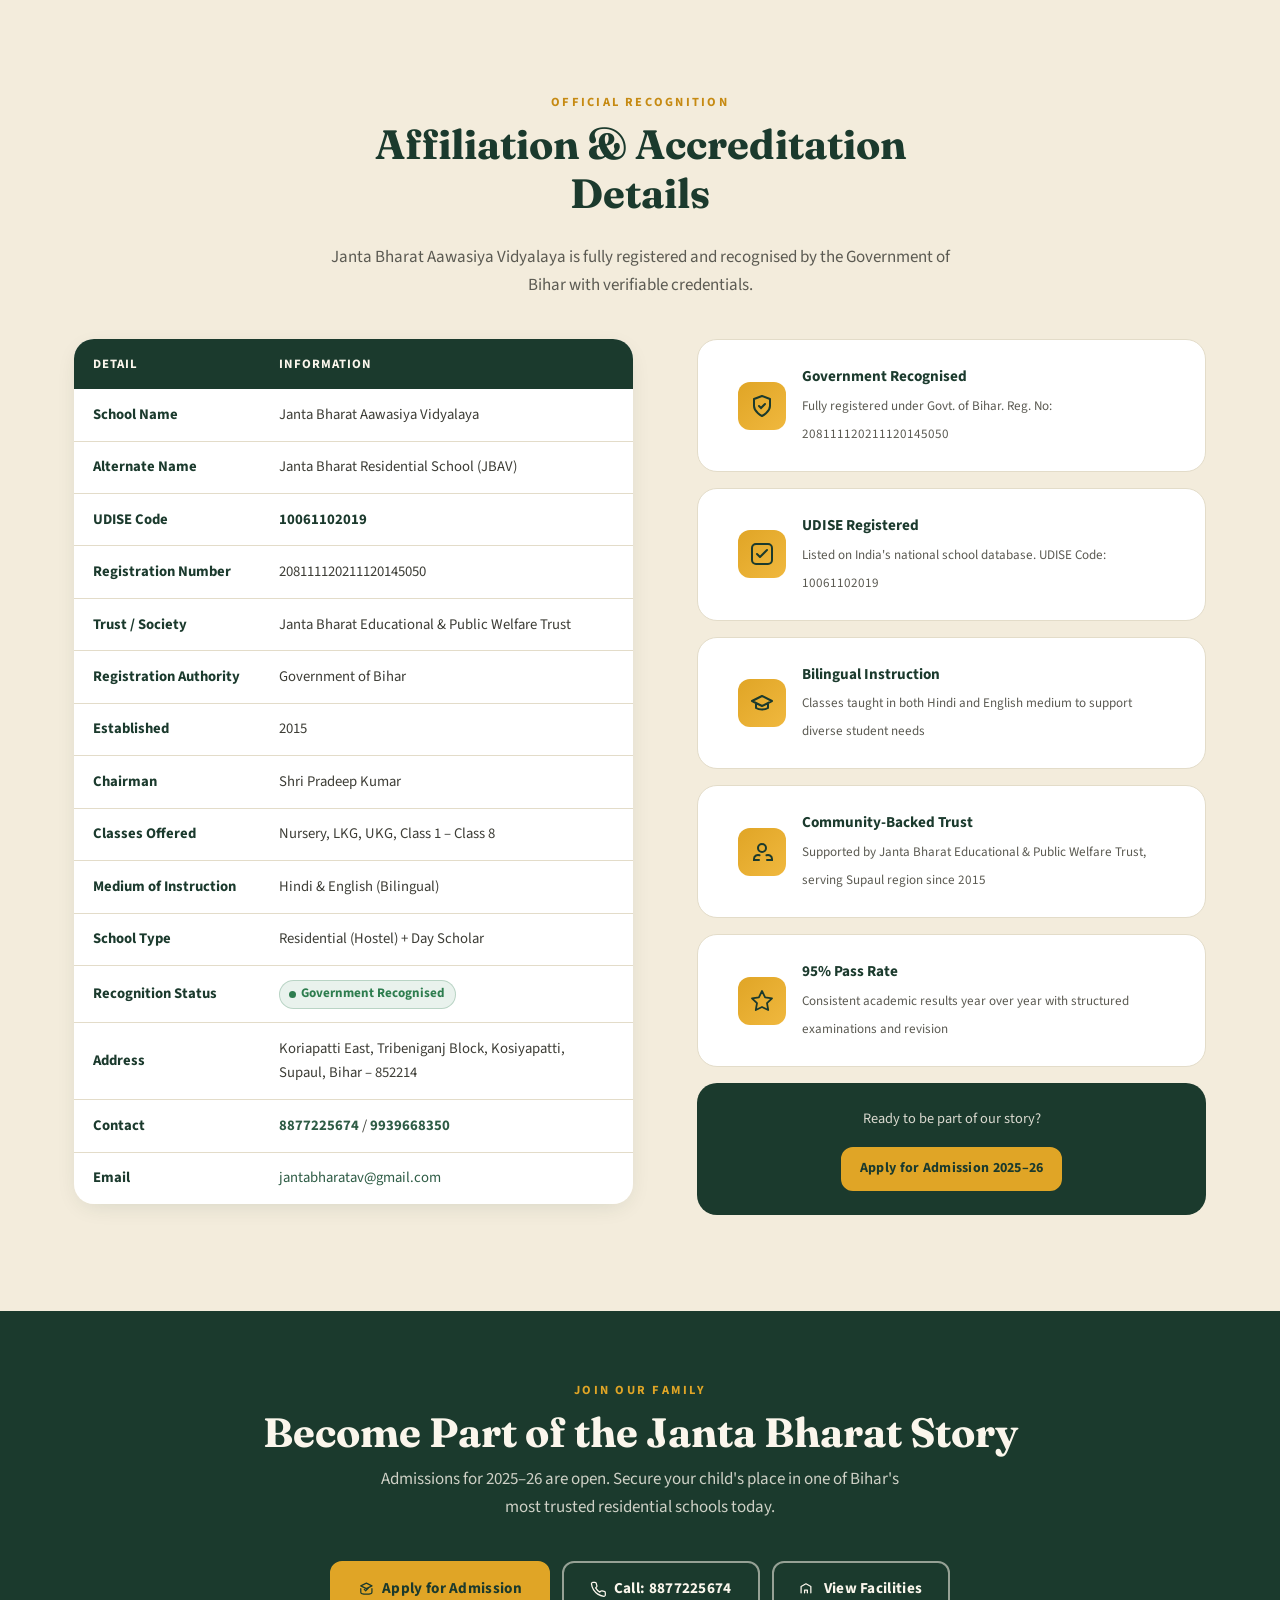
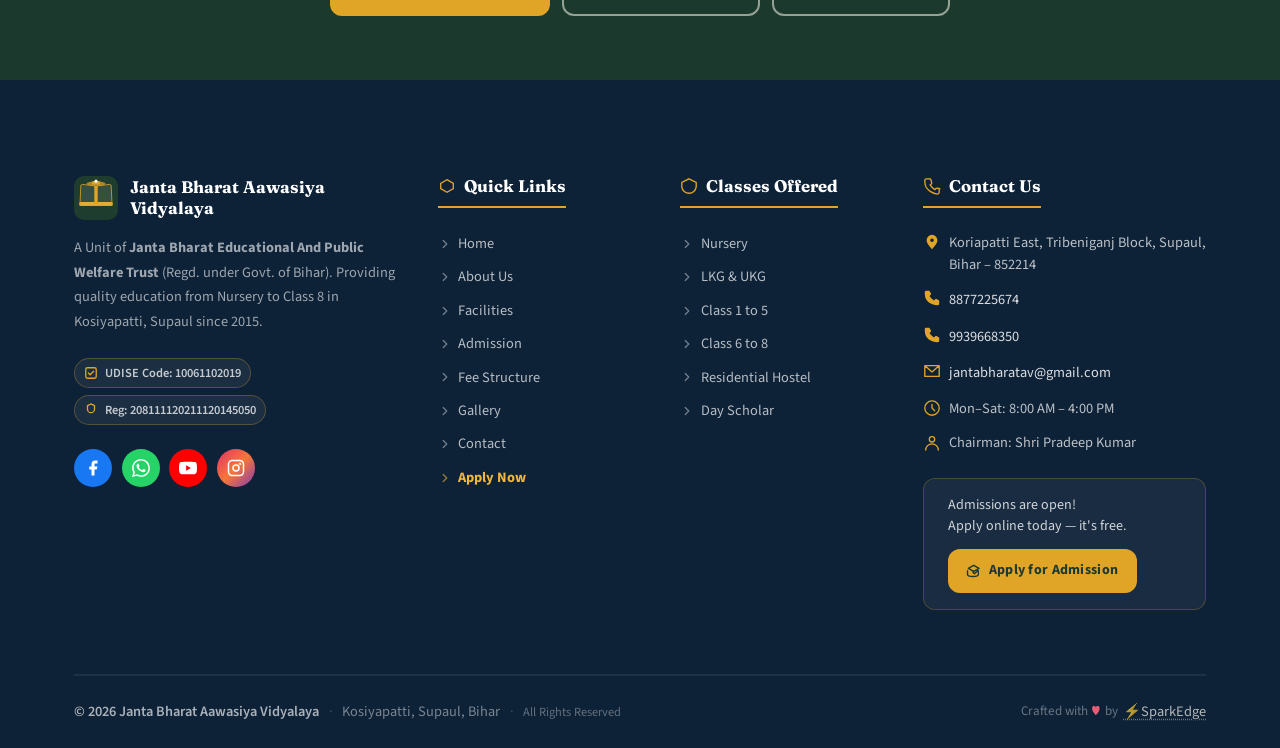
==== commit 495bae62: "po" ====
--- a/about.html
+++ b/about.html
@@ -570,13 +570,258 @@
   .timeline-item { margin-bottom: var(--space-md); }
 }
 
+
+/* ── ABOUT PAGE MOBILE FIXES ── */
+@media (max-width: 767px) {
+  /* Story grid */
+  .story-grid {
+    grid-template-columns: 1fr !important;
+    gap: var(--space-md) !important;
+  }
+  
+  .story-text p {
+    font-size: 0.9rem !important;
+  }
+  
+  /* Timeline */
+  .timeline {
+    padding-left: 1.5rem !important;
+    margin-top: var(--space-md) !important;
+  }
+  
+  .timeline-item {
+    margin-bottom: var(--space-md) !important;
+  }
+  
+  .timeline-item h3 {
+    font-size: 0.9rem !important;
+  }
+  
+  .timeline-item p {
+    font-size: 0.8rem !important;
+  }
+  
+  /* Principal section */
+  .principal-grid {
+    grid-template-columns: 1fr !important;
+    gap: var(--space-md) !important;
+  }
+  
+  .principal-photo-wrap {
+    display: flex !important;
+    align-items: center !important;
+    gap: var(--space-sm) !important;
+    text-align: left !important;
+  }
+  
+  .principal-photo {
+    width: 80px !important;
+    height: 80px !important;
+    margin: 0 !important;
+    flex-shrink: 0 !important;
+  }
+  
+  .principal-quote-card {
+    padding: var(--space-sm) !important;
+  }
+  
+  .principal-quote-card::before {
+    font-size: 2.5rem !important;
+  }
+  
+  .principal-quote-card p {
+    font-size: 0.85rem !important;
+  }
+  
+  /* Mission Vision */
+  .mv-grid {
+    grid-template-columns: 1fr !important;
+    gap: var(--space-sm) !important;
+  }
+  
+  .mv-card {
+    padding: var(--space-md) var(--space-sm) !important;
+  }
+  
+  .mv-card p {
+    font-size: 0.82rem !important;
+  }
+  
+  /* Value highlights */
+  .ah-item {
+    font-size: 0.82rem !important;
+  }
+  
+  /* Achievements */
+  .achievements-section {
+    padding: var(--space-xl) 0 !important;
+  }
+  
+  .achievements-grid {
+    grid-template-columns: 1fr 1fr !important;
+    gap: var(--space-sm) !important;
+    margin-top: var(--space-md) !important;
+  }
+  
+  .ach-card {
+    padding: var(--space-sm) !important;
+  }
+  
+  .ach-card__number {
+    font-size: clamp(1.6rem, 4vw, 2.4rem) !important;
+  }
+  
+  .ach-card__label {
+    font-size: 0.7rem !important;
+  }
+  
+  .ach-badges {
+    flex-direction: column !important;
+    align-items: flex-start !important;
+  }
+  
+  .ach-badge {
+    font-size: 0.75rem !important;
+  }
+  
+  /* Infrastructure */
+  .infra-gallery {
+    grid-template-columns: 1fr 1fr !important;
+    grid-auto-rows: 130px !important;
+  }
+  
+  .infra-gallery__item:first-child {
+    grid-column: span 2 !important;
+    grid-row: span 1 !important;
+    aspect-ratio: 16/9 !important;
+  }
+  
+  /* Affiliation */
+  .affiliation-grid {
+    grid-template-columns: 1fr !important;
+    gap: var(--space-md) !important;
+  }
+  
+  .aff-table-wrap {
+    overflow-x: auto !important;
+    -webkit-overflow-scrolling: touch !important;
+    border-radius: var(--radius-md) !important;
+  }
+  
+  .aff-table {
+    min-width: 320px !important;
+    font-size: 0.78rem !important;
+  }
+  
+  .aff-table td,
+  .aff-table th {
+    padding: 0.5rem 0.75rem !important;
+  }
+  
+  .aff-info-cards {
+    gap: var(--space-xs) !important;
+  }
+  
+  .aff-info-card {
+    padding: var(--space-sm) !important;
+    flex-wrap: nowrap !important;
+  }
+  
+  .aff-info-card__icon {
+    width: 38px !important;
+    height: 38px !important;
+    flex-shrink: 0 !important;
+  }
+  
+  .aff-info-card strong {
+    font-size: 0.85rem !important;
+  }
+  
+  .aff-info-card span {
+    font-size: 0.75rem !important;
+  }
+  
+  /* CTA */
+  .about-cta {
+    padding: var(--space-lg) 0 !important;
+  }
+  
+  .about-cta h2 {
+    font-size: clamp(1.3rem, 5vw, 1.8rem) !important;
+  }
+  
+  .about-cta p {
+    font-size: 0.85rem !important;
+    padding: 0 var(--space-xs) !important;
+  }
+  
+  .hero__actions {
+    flex-direction: column !important;
+    align-items: center !important;
+    width: 100% !important;
+  }
+  
+  .hero__actions .btn {
+    width: 100% !important;
+    justify-content: center !important;
+  }
+  
+  /* Page banner */
+  .page-banner {
+    padding: calc(var(--nav-height) + 1rem) 0 1rem !important;
+  }
+  
+  .page-banner h1 {
+    font-size: clamp(1.4rem, 6vw, 2rem) !important;
+    word-break: break-word !important;
+  }
+  
+  .page-banner p {
+    font-size: 0.82rem !important;
+    padding: 0 0.5rem !important;
+  }
+  
+  .banner-pills {
+    gap: 0.25rem !important;
+    margin-top: 0.4rem !important;
+    flex-wrap: wrap !important;
+    justify-content: center !important;
+  }
+  
+  .banner-pill {
+    font-size: 0.65rem !important;
+    padding: 0.2em 0.55em !important;
+  }
+}
+
 @media (max-width: 480px) {
-  .achievements-grid { grid-template-columns: 1fr 1fr; }
-  .infra-gallery { grid-template-columns: 1fr; }
-  .infra-gallery__item:first-child { grid-column: span 1; }
-  .mv-grid { grid-template-columns: 1fr; }
-  .principal-photo-wrap { flex-direction: column; text-align: center; }
-  .principal-photo { width: 110px; height: 110px; }
+  .achievements-grid {
+    grid-template-columns: 1fr 1fr !important;
+  }
+  
+  .infra-gallery {
+    grid-template-columns: 1fr !important;
+  }
+  
+  .infra-gallery__item:first-child {
+    grid-column: span 1 !important;
+  }
+  
+  .principal-photo-wrap {
+    flex-direction: column !important;
+    text-align: center !important;
+    align-items: center !important;
+  }
+  
+  .principal-photo {
+    width: 90px !important;
+    height: 90px !important;
+  }
+  
+  .aff-table {
+    min-width: 280px !important;
+    font-size: 0.72rem !important;
+  }
 }
 
   </style>
--- a/assets/css/main.css
+++ b/assets/css/main.css
@@ -335,9 +335,10 @@
   font-size: 1.05rem;
   color: var(--color-green-900);
   line-height: 1.2;
-  flex-shrink: 1;
+  flex-shrink: 0;
   min-width: 0;
-  overflow: hidden;
+  overflow: visible;
+  white-space: nowrap;
 }
 .nav-brand:hover { color: var(--color-green-900); }
 .nav-brand__logo {
@@ -352,10 +353,11 @@
   padding: 4px;
 }
 .nav-brand__text {
-  overflow: hidden;
+  overflow: visible;
   white-space: nowrap;
-  text-overflow: ellipsis;
+  text-overflow: unset;
   min-width: 0;
+  font-size: 1rem;
 }
 .nav-brand__text small {
   display: block;
@@ -529,6 +531,7 @@
   align-items: center;
   overflow: hidden;
   color: var(--color-cream-100);
+  width: 100%;
 }
 
 .hero__media {
@@ -540,8 +543,169 @@
   width: 100%;
   height: 100%;
   object-fit: cover;
-  object-position: center 35%;
+  object-position: center center;
   will-change: transform;
+  display: block;
+  max-width: 100%;
+}
+
+@media (max-width: 767px) {
+
+  /* Navbar brand full fix */
+  .nav-bar {
+    padding: 0 0.75rem !important;
+    gap: 0.4rem !important;
+    height: var(--nav-height) !important;
+  }
+  
+  .nav-brand {
+    flex: 1 !important;
+    min-width: 0 !important;
+    flex-shrink: 1 !important;
+    gap: 0.4rem !important;
+    overflow: hidden !important;
+  }
+  
+  .nav-brand__logo {
+    width: 32px !important;
+    height: 32px !important;
+    flex-shrink: 0 !important;
+  }
+  
+  .nav-brand__text {
+    overflow: hidden !important;
+    white-space: nowrap !important;
+    text-overflow: ellipsis !important;
+    font-size: 0.75rem !important;
+    line-height: 1.2 !important;
+    min-width: 0 !important;
+    display: block !important;
+  }
+  
+  .nav-brand__text small {
+    display: none !important;
+  }
+  
+  .nav-toggle {
+    display: flex !important;
+    flex-shrink: 0 !important;
+    width: 40px !important;
+    height: 40px !important;
+    align-items: center !important;
+    justify-content: center !important;
+    padding: 0.4rem !important;
+  }
+
+  /* Footer complete mobile fix */
+  .footer-grid {
+    grid-template-columns: 1fr !important;
+    gap: var(--space-md) !important;
+  }
+  
+  .footer-col__heading {
+    font-size: 0.9rem !important;
+    margin-bottom: var(--space-sm) !important;
+  }
+  
+  .footer-tagline {
+    font-size: 0.78rem !important;
+    line-height: 1.6 !important;
+  }
+  
+  .footer-udise {
+    flex-direction: column !important;
+    gap: 0.3rem !important;
+  }
+  
+  .udise-chip {
+    font-size: 0.7rem !important;
+  }
+  
+  .footer-links a {
+    font-size: 0.82rem !important;
+    padding: 0.1rem 0 !important;
+  }
+  
+  .footer-contact-list li {
+    font-size: 0.78rem !important;
+    gap: 0.35rem !important;
+  }
+  
+  .footer-contact-list span,
+  .footer-contact-list a {
+    font-size: 0.78rem !important;
+  }
+  
+  .footer-admission-box {
+    padding: var(--space-sm) !important;
+  }
+  
+  .footer-admission-box p {
+    font-size: 0.82rem !important;
+  }
+
+  .hero {
+    min-height: 100svh;
+    min-height: 100vh;
+    width: 100vw;
+    max-width: 100%;
+  }
+  
+  .hero__media {
+    position: absolute;
+    inset: 0;
+    width: 100%;
+    height: 100%;
+  }
+  
+  .hero__media img {
+    width: 100%;
+    height: 100%;
+    object-fit: cover;
+    object-position: center center;
+  }
+  
+  .hero__content {
+    padding: 1.5rem 1rem;
+    width: 100%;
+    box-sizing: border-box;
+    max-width: 100vw;
+  }
+  
+  .hero__title {
+    font-size: clamp(1.6rem, 7vw, 2.4rem) !important;
+    word-break: break-word;
+  }
+  
+  .hero__subtitle {
+    font-size: 0.95rem;
+    max-width: 100%;
+  }
+  
+  .hero__actions {
+    flex-direction: column;
+    width: 100%;
+    gap: 0.5rem;
+  }
+  
+  .btn-hero-primary,
+  .btn-hero-outline {
+    width: 100%;
+    justify-content: center;
+    text-align: center;
+  }
+  
+  .btn-hero-ghost {
+    display: none;
+  }
+  
+  .hero__trust-badges {
+    display: none;
+  }
+  
+  .hero__info-pills {
+    display: none;
+  }
 }
 
 .hero__overlay {
@@ -1361,23 +1525,27 @@
 /* ===================================================================
    18b. BREADCRUMB BASE STYLES
    =================================================================== */
-.breadcrumb {
-  background: var(--color-cream-200);
-  border-bottom: 1px solid var(--color-line-200);
-  padding: 0.6rem 0;
+.breadcrumb { 
+  background: var(--color-cream-200); 
+  border-bottom: 1px solid var(--color-line-200); 
+  padding: .6rem 0;
+  width: 100%;
+  position: relative;
+  z-index: 10;
 }
 
 .breadcrumb__list {
   display: flex;
   align-items: center;
-  gap: 0.4rem;
+  gap: .4rem;
   font-family: var(--font-utility);
-  font-size: 0.82rem;
+  font-size: .82rem;
   color: var(--color-ink-600);
   flex-wrap: wrap;
   list-style: none;
   margin: 0;
   padding: 0;
+  width: 100%;
 }
 
 .breadcrumb__list a {
@@ -1769,6 +1937,19 @@
 /* ── MOBILE ── */
 @media (max-width: 767px) {
 
+  
+  /* PREVENT HORIZONTAL OVERFLOW */
+  html, body {
+    overflow-x: hidden !important;
+    width: 100% !important;
+    max-width: 100vw !important;
+  }
+  
+  * {
+    max-width: 100%;
+  }
+  
+
   /* CSS VARIABLES - REDUCE SPACING */
   :root {
     --nav-height: 64px;
@@ -1827,15 +2008,24 @@
     z-index: 600;
   }
 
-  nav {
-    position: fixed;
-    top: 0;
-    right: 0;
-    height: 100vh;
-    width: min(80vw, 300px);
-    z-index: 550;
-    display: block;
-  }
+ nav {
+  position: fixed;
+  top: 0;
+  right: 0;
+  height: 100vh;
+  width: min(80vw, 300px);
+  z-index: 550;
+  display: block;
+  pointer-events: none;
+}
+
+nav.has-open-menu {
+  pointer-events: all;
+}
+
+.nav-menu {
+  pointer-events: all;
+}
 
   .nav-menu {
     flex-direction: column;
@@ -1870,21 +2060,39 @@
   .btn-apply { width: 100%; justify-content: center; }
 
   /* ── BREADCRUMB ── */
-  .breadcrumb {
-    padding: 0.35rem 0;
+.breadcrumb {
+    padding: 0.25rem 0 !important;
     border-bottom: 1px solid var(--color-line-200);
+    min-height: unset !important;
+    height: auto !important;
   }
 
   .breadcrumb .container {
-    padding: 0 0.75rem;
+    padding: 0 0.75rem !important;
   }
 
   .breadcrumb__list {
-    font-size: 0.72rem;
-    gap: 0.2rem;
-    flex-wrap: wrap;
-    line-height: 1.5;
-    align-items: center;
+    font-size: 0.7rem !important;
+    gap: 0.15rem !important;
+    flex-wrap: nowrap !important;
+    line-height: 1.2 !important;
+    align-items: center !important;
+    overflow: hidden !important;
+    white-space: nowrap !important;
+    padding: 0.2rem 0 !important;
+    margin: 0 !important;
+  }
+  
+  .breadcrumb__list li {
+    display: inline-flex !important;
+    align-items: center !important;
+    white-space: nowrap !important;
+    flex-shrink: 0 !important;
+  }
+  
+  .breadcrumb__list li:last-child {
+    flex-shrink: 1 !important;
+    overflow: hidden !important;
   }
 
   .breadcrumb__list a {
@@ -2058,7 +2266,11 @@
   .hero__title { font-size: clamp(1.5rem, 8vw, 2rem); }
 
   .breadcrumb {
-    padding: 0.3rem 0;
+    padding: 0.2rem 0 !important;
+  }
+  
+  .breadcrumb__list {
+    font-size: 0.65rem !important;
   }
 
   .breadcrumb .container {
@@ -2122,4 +2334,108 @@
   body { font-size: 12pt; background: #fff; color: #000; }
   a { color: inherit; text-decoration: underline; }
   .section { padding: 20pt 0; }
+}
+
+/*  */
+
+/* ===================================================
+   GLOBAL MOBILE OVERFLOW FIX — ADD AT END OF FILE
+   =================================================== */
+
+html {
+  overflow-x: hidden;
+}
+
+body {
+  overflow-x: hidden;
+  position: relative;
+}
+
+@media (max-width: 767px) {
+  
+  /* Fix nav not covering content */
+  nav {
+    pointer-events: none;
+  }
+  
+  .nav-menu.is-open {
+    pointer-events: all;
+  }
+  
+  /* Fix breadcrumb positioning */
+.breadcrumb {
+  background: var(--color-cream-200);
+  border-bottom: 1px solid var(--color-line-200);
+  padding: 0.4rem 0;
+  width: 100%;
+  position: relative;
+  z-index: 10;
+  box-sizing: border-box;
+}
+  
+  .breadcrumb .container {
+    width: 100% !important;
+    padding: 0 0.75rem !important;
+  }
+  
+  /* Fix all grids */
+  .grid--3col,
+  .grid--2col {
+    grid-template-columns: 1fr !important;
+  }
+  
+  /* Fix images overflowing */
+  img {
+    max-width: 100% !important;
+    height: auto !important;
+  }
+  
+  /* Fix tables */
+  table {
+    display: block;
+    overflow-x: auto;
+    -webkit-overflow-scrolling: touch;
+    width: 100% !important;
+  }
+  
+  /* Fix iframes (Google Form, Map) */
+  iframe {
+    max-width: 100% !important;
+    width: 100% !important;
+  }
+  
+  /* Fix containers */
+  .container {
+    width: 100% !important;
+    padding: 0 0.75rem !important;
+    box-sizing: border-box !important;
+  }
+  
+  /* Fix sections */
+  .section {
+    width: 100% !important;
+    overflow: hidden !important;
+  }
+  
+  /* Fix hero */
+  .hero__content {
+    width: 100% !important;
+    box-sizing: border-box !important;
+  }
+  
+  /* Fix notice band overflow */
+  .notice-band {
+    overflow: hidden !important;
+  }
+}
+
+@media (max-width: 480px) {
+  .container {
+    padding: 0 0.5rem !important;
+  }
+  
+  h1, h2, h3 {
+    word-break: break-word !important;
+    overflow-wrap: break-word !important;
+  }
 }
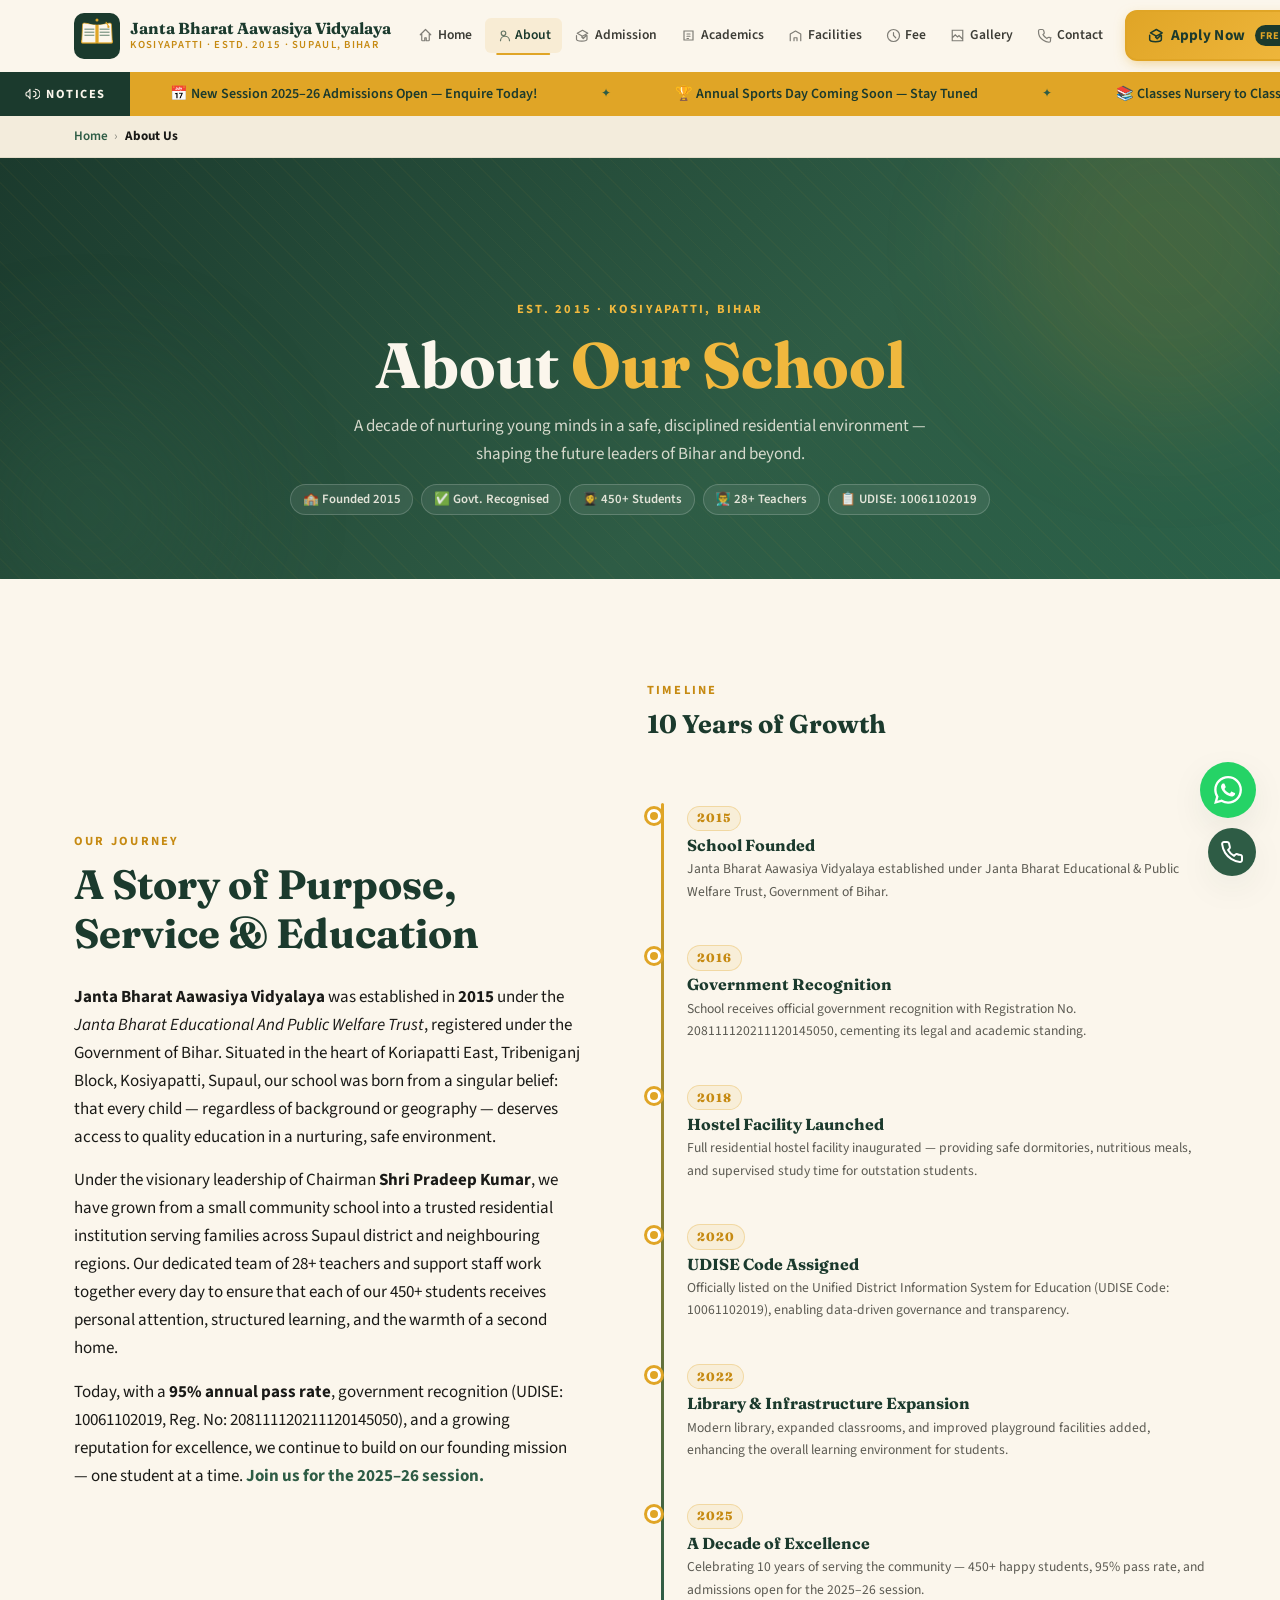
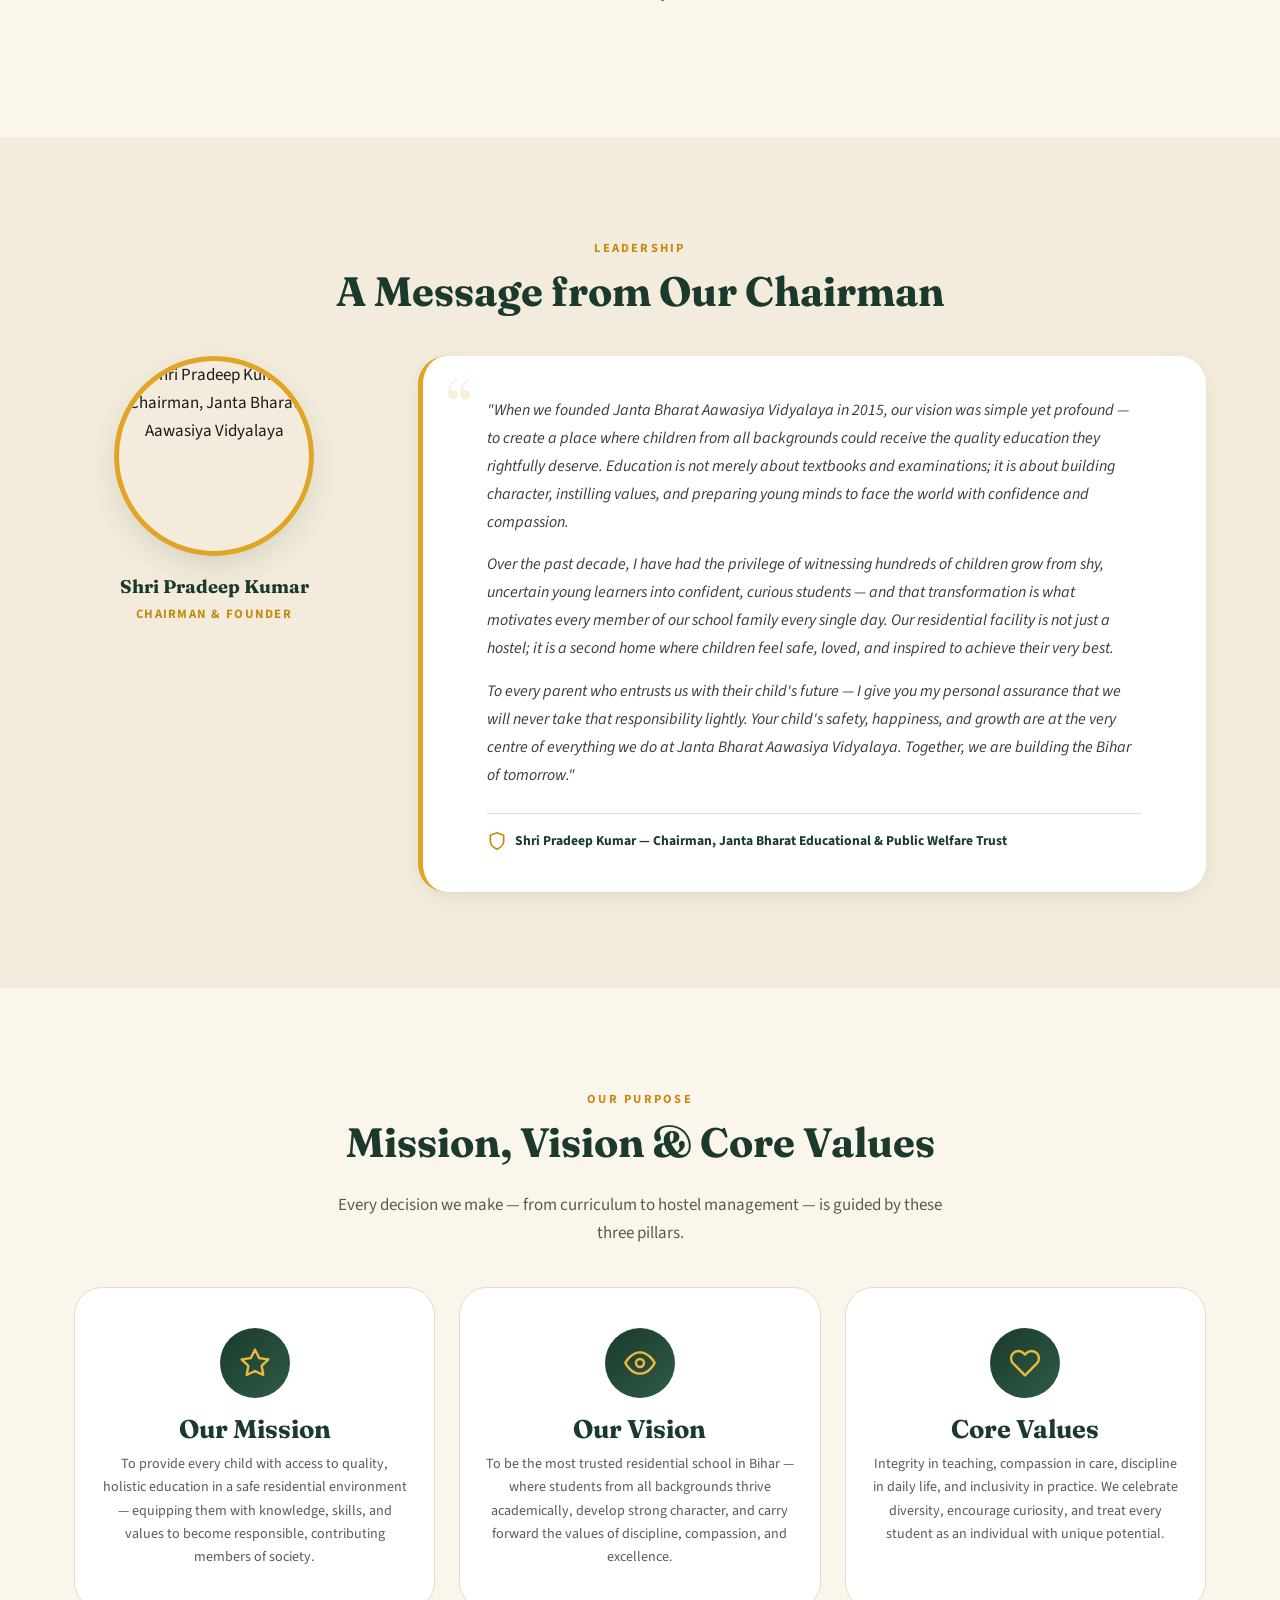
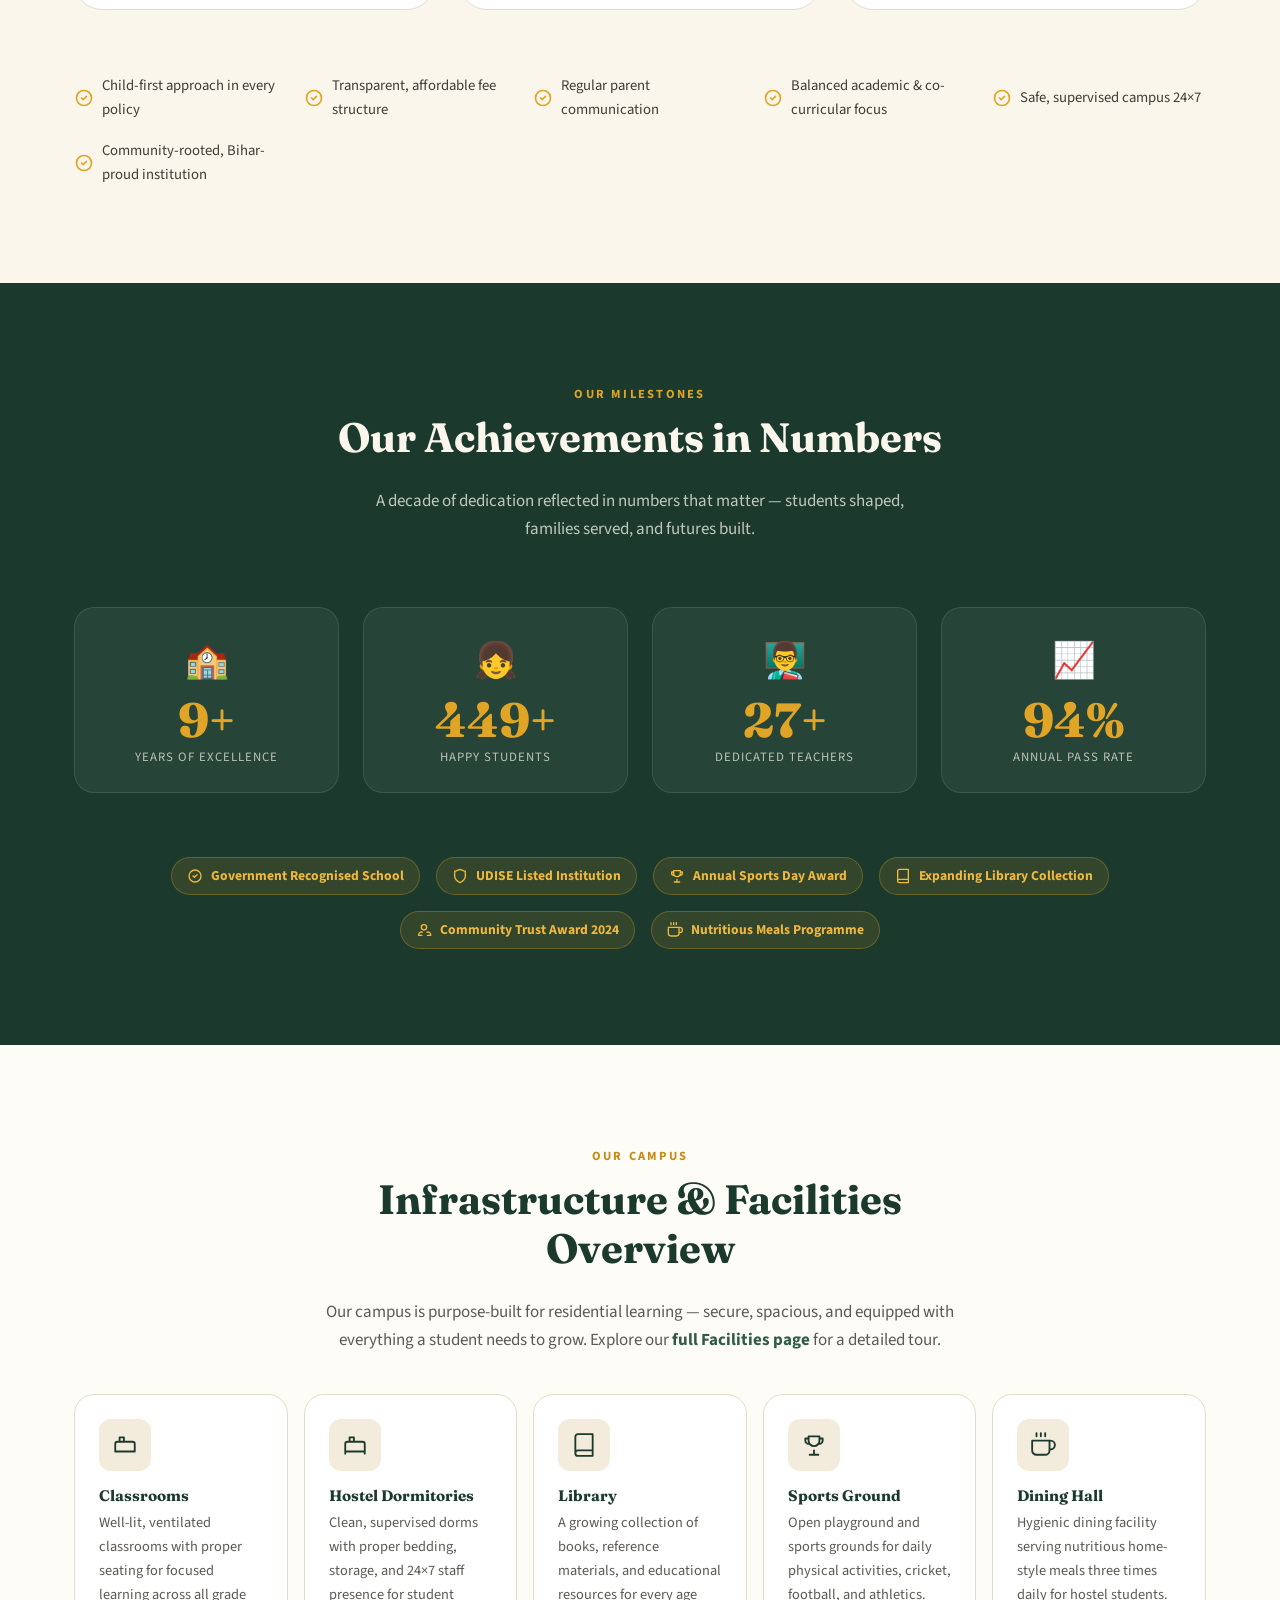
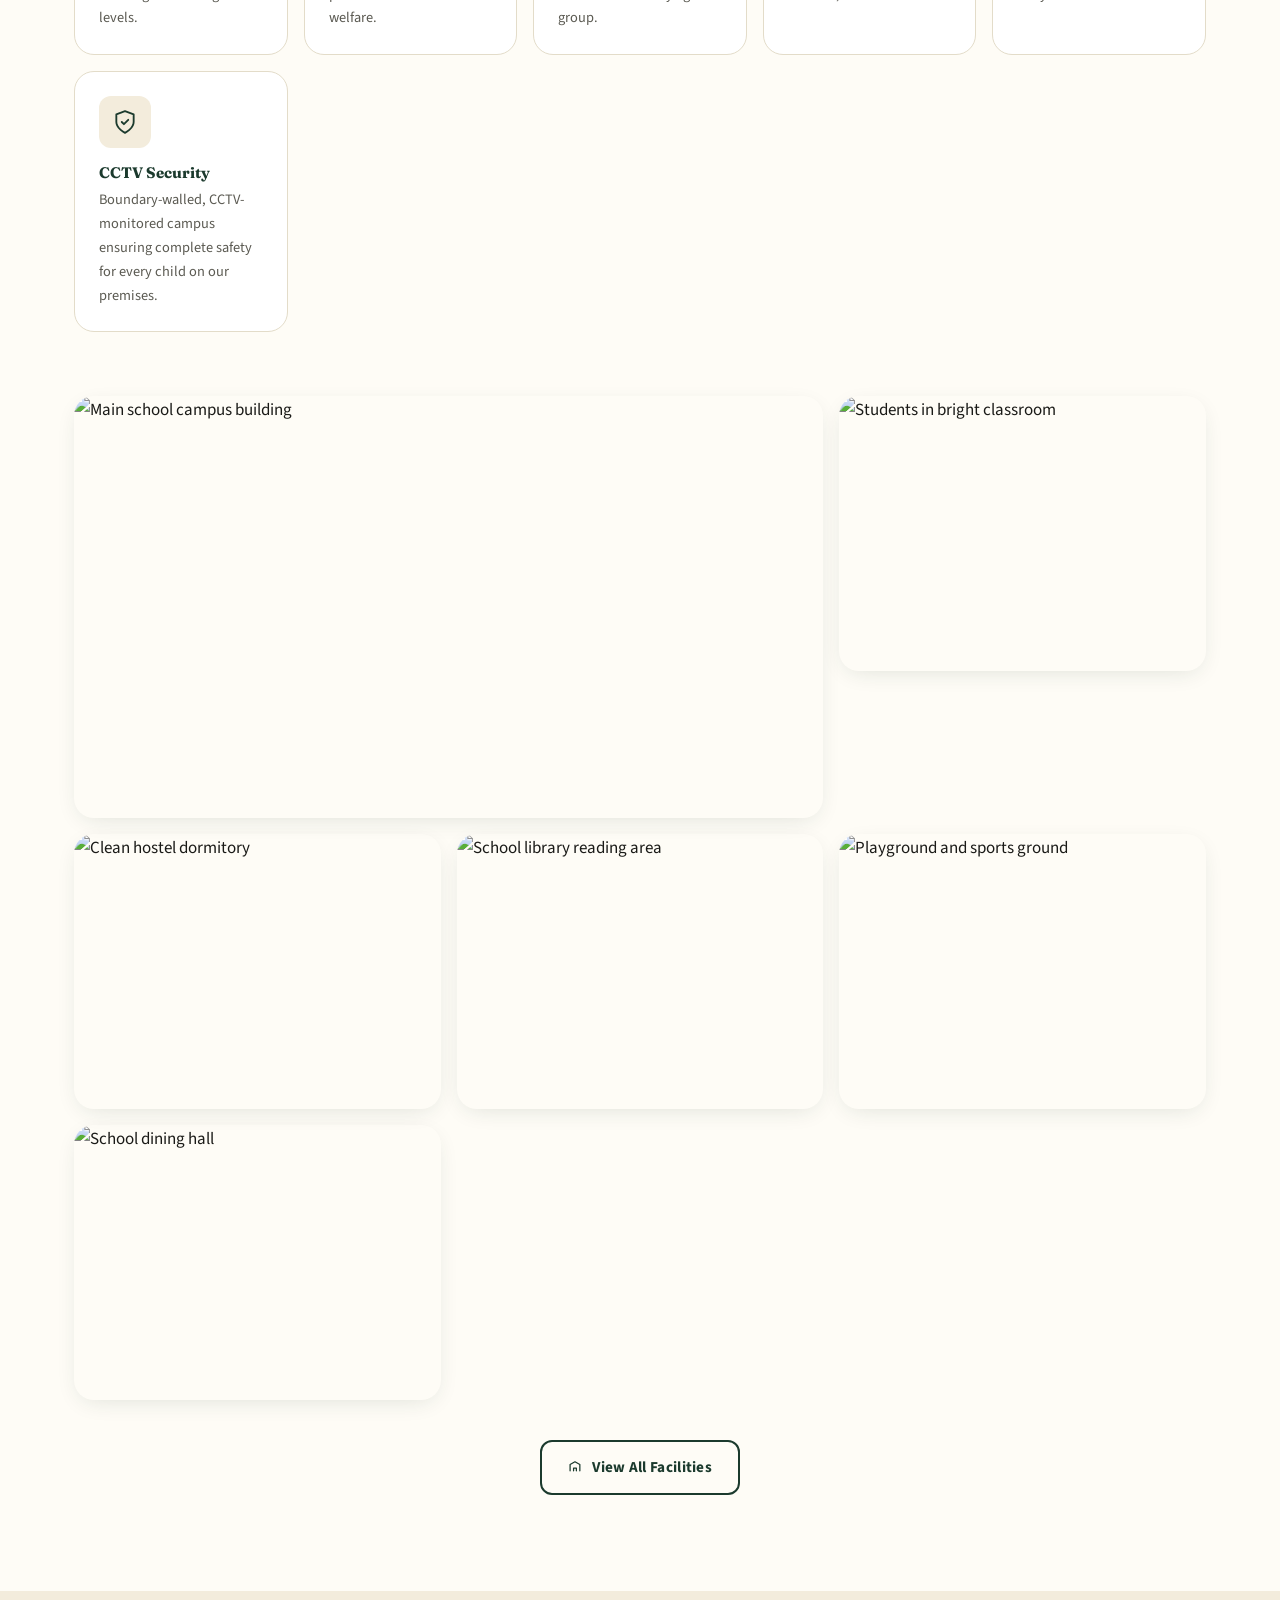
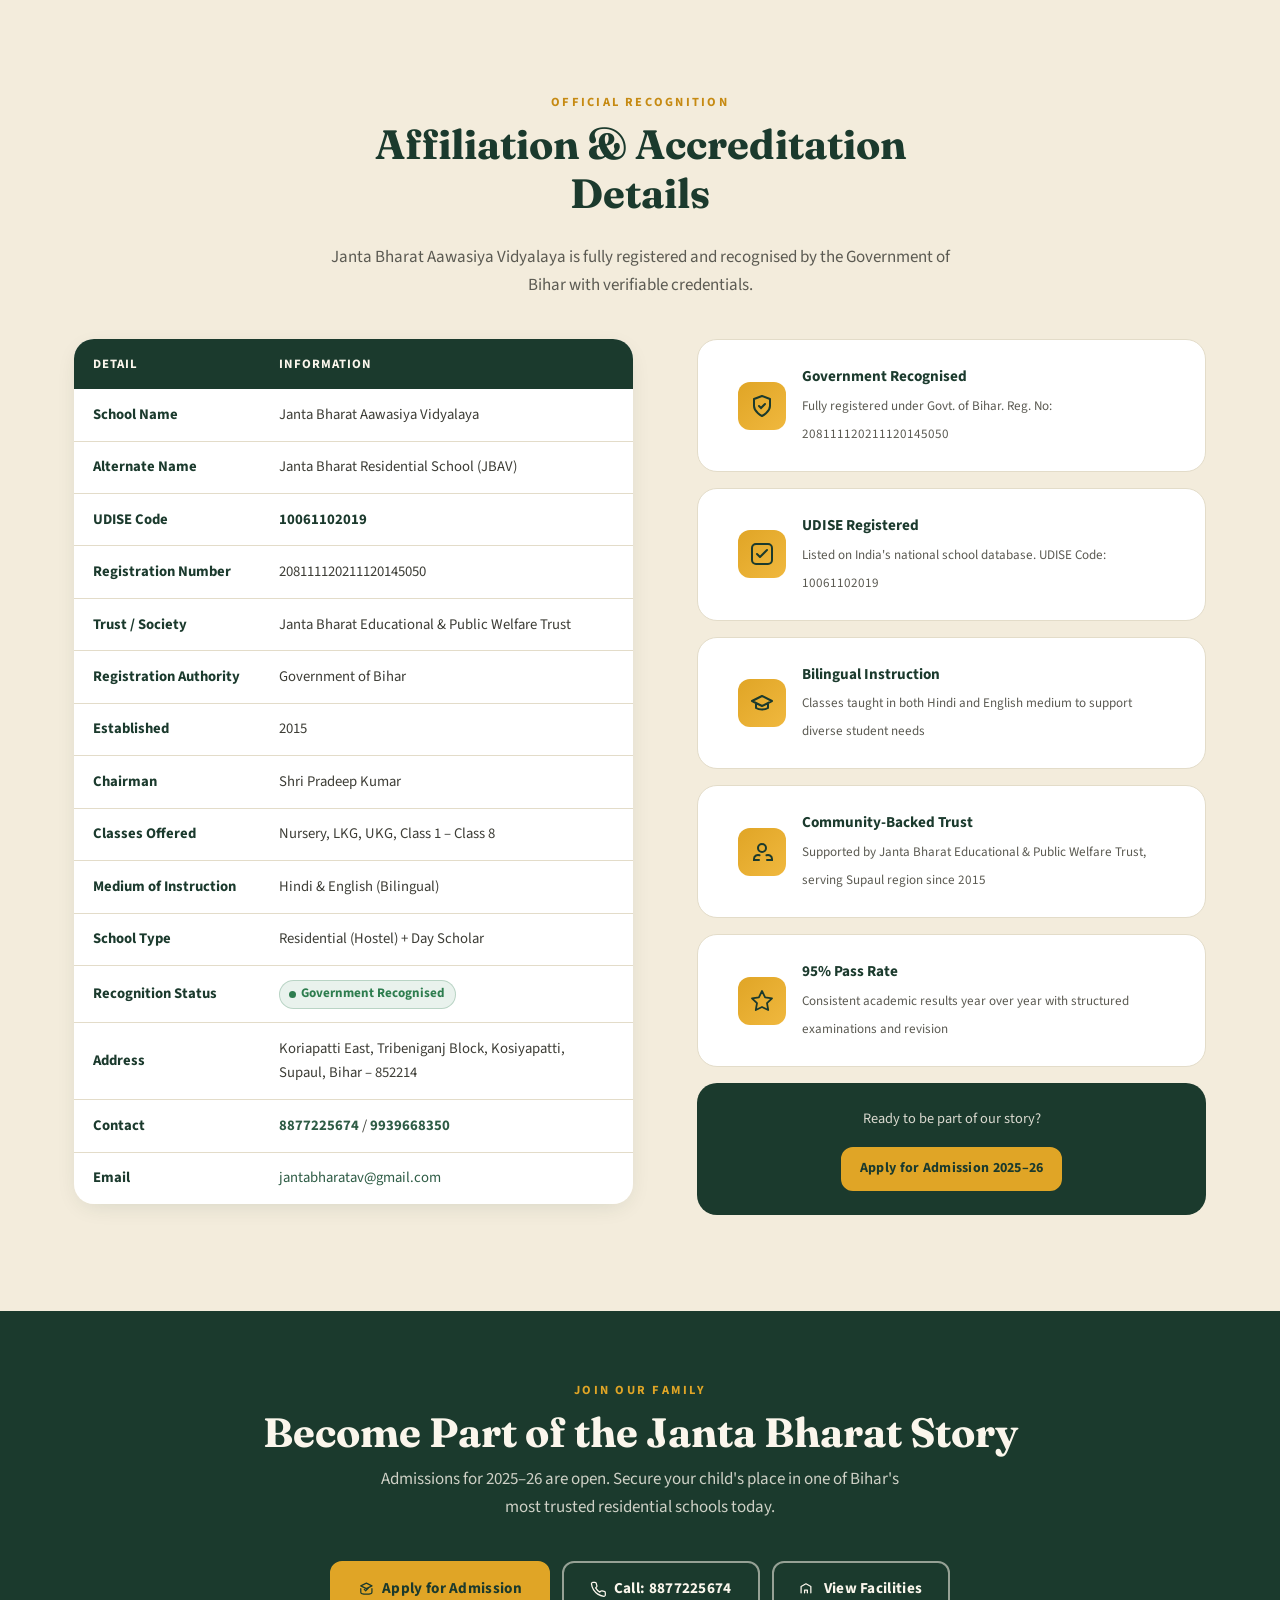
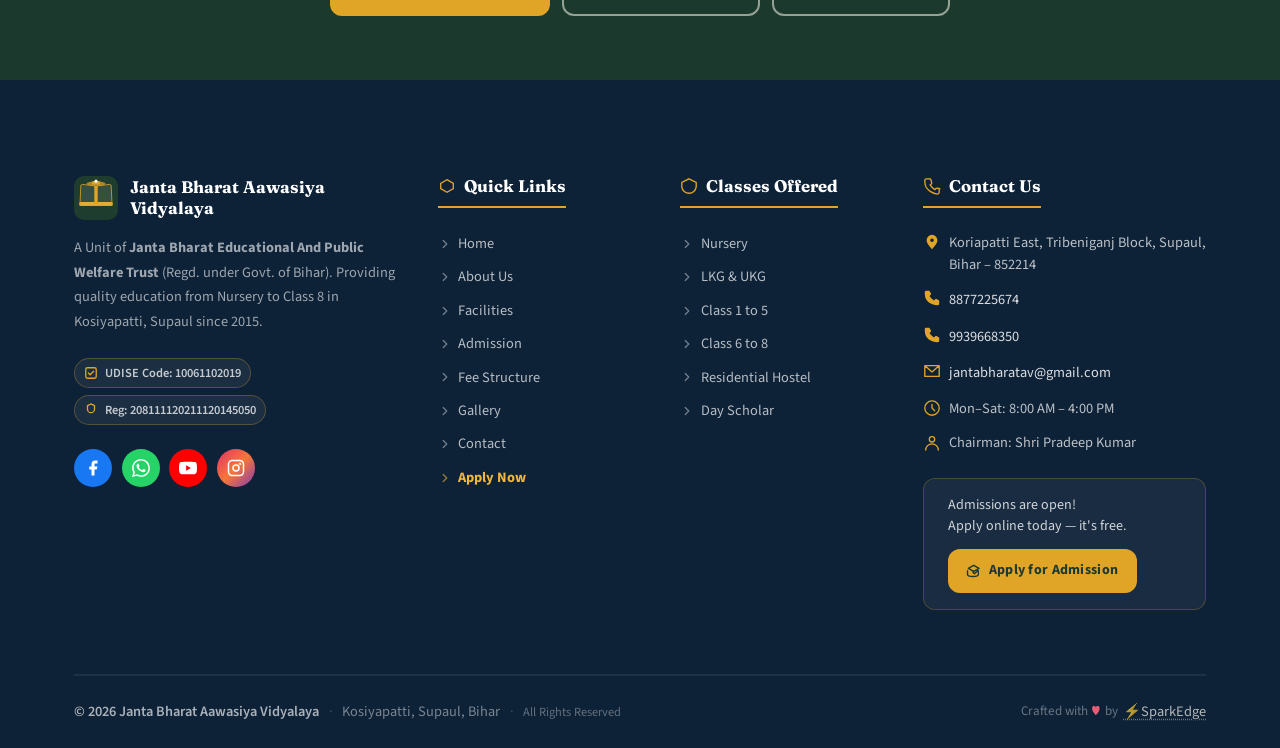
==== commit 98bc2d0c: "favicons" ====
--- a/about.html
+++ b/about.html
@@ -41,10 +41,18 @@
   <meta name="twitter:image" content="https://www.jantabharatschool.in/assets/images/og-cover.jpg" />
 
   <!-- ===== FAVICONS ===== -->
-  <link rel="icon" type="image/svg+xml" href="assets/images/favicon.svg" />
-  <link rel="icon" type="image/png" href="assets/images/favicon.png" />
-  <link rel="apple-touch-icon" href="assets/images/apple-touch-icon.png" />
-  <meta name="theme-color" content="#1F3D2E" />
+<!-- Favicons -->
+<link rel="apple-touch-icon" sizes="180x180" href="assets/images/apple-touch-icon.png">
+
+<link rel="icon" type="image/png" sizes="32x32" href="assets/images/favicon-32x32.png">
+
+<link rel="icon" type="image/png" sizes="16x16" href="assets/images/favicon-16x16.png">
+
+<link rel="icon" type="image/svg+xml" href="assets/images/favicon.svg">
+
+<link rel="manifest" href="assets/images/site.webmanifest">
+
+<meta name="theme-color" content="#1F3D2E">
 
   <!-- ===== PRECONNECT ===== -->
   <link rel="preconnect" href="https://fonts.googleapis.com" />
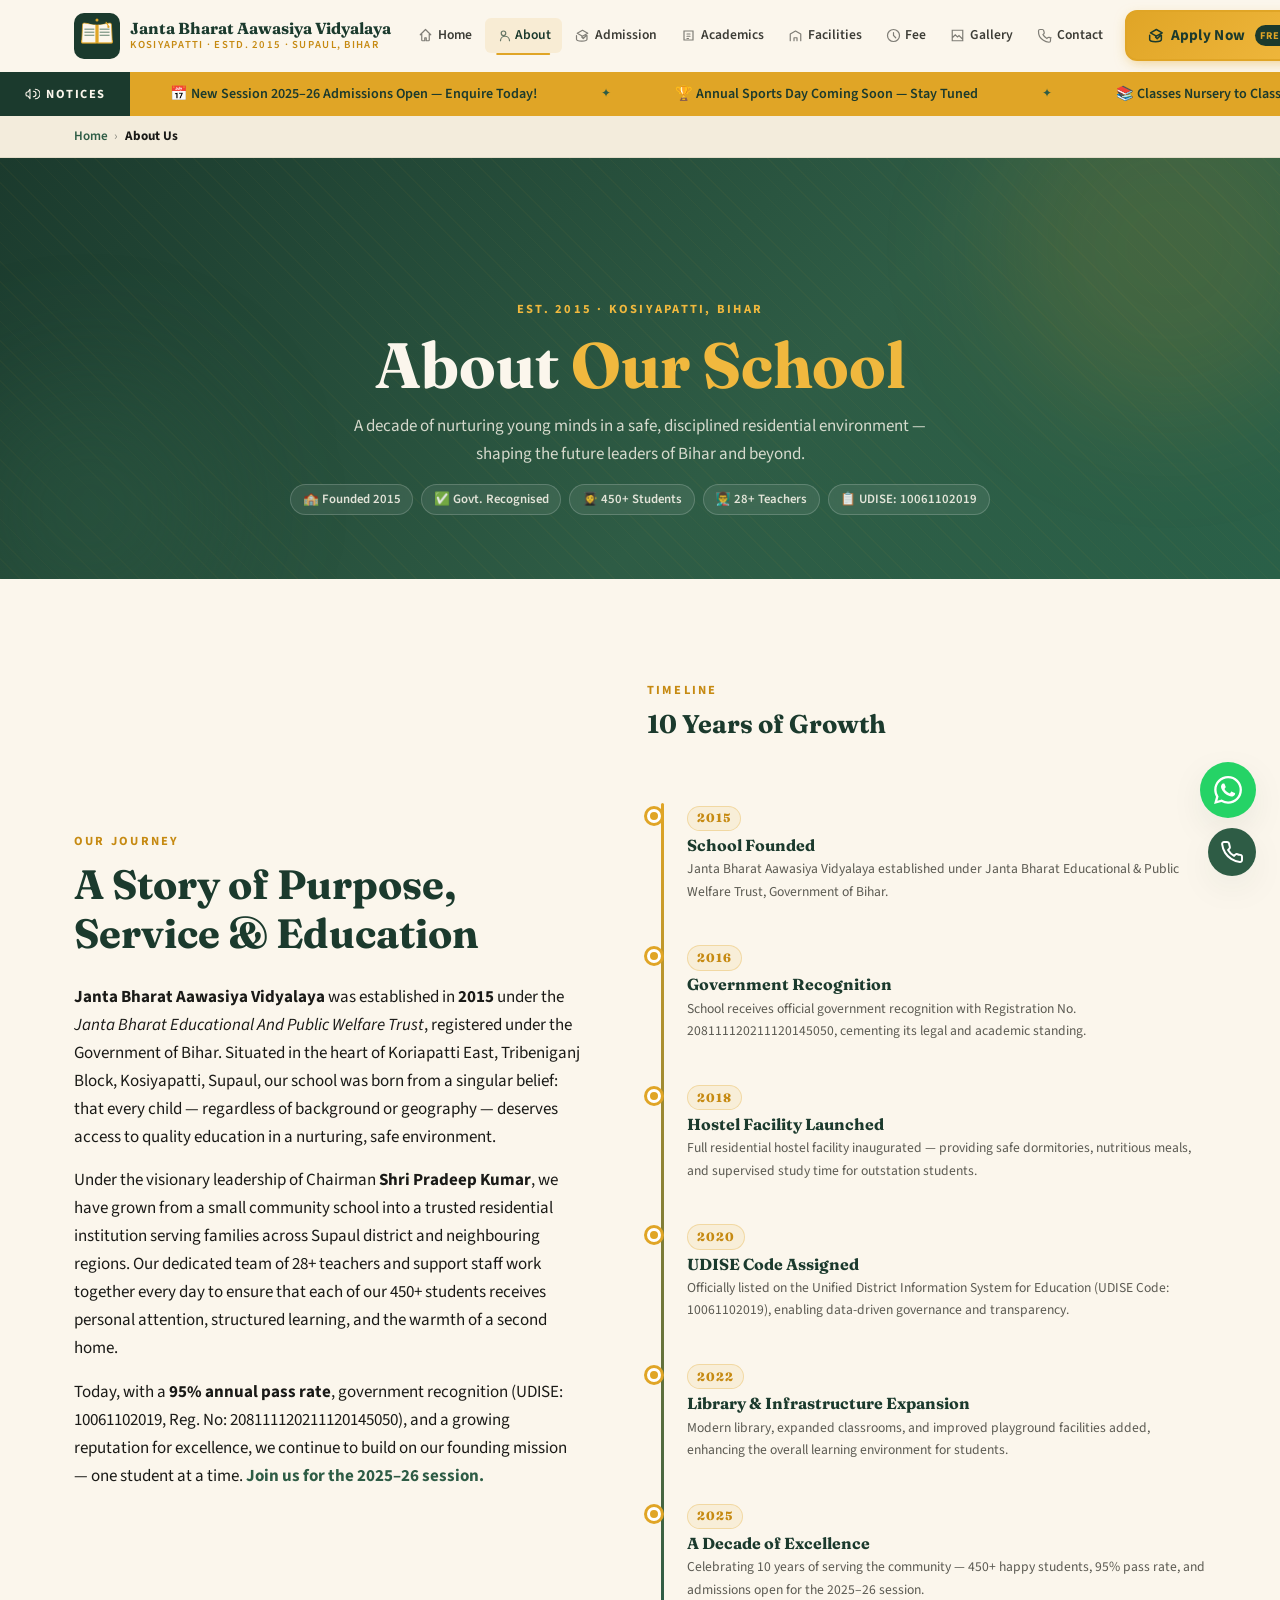
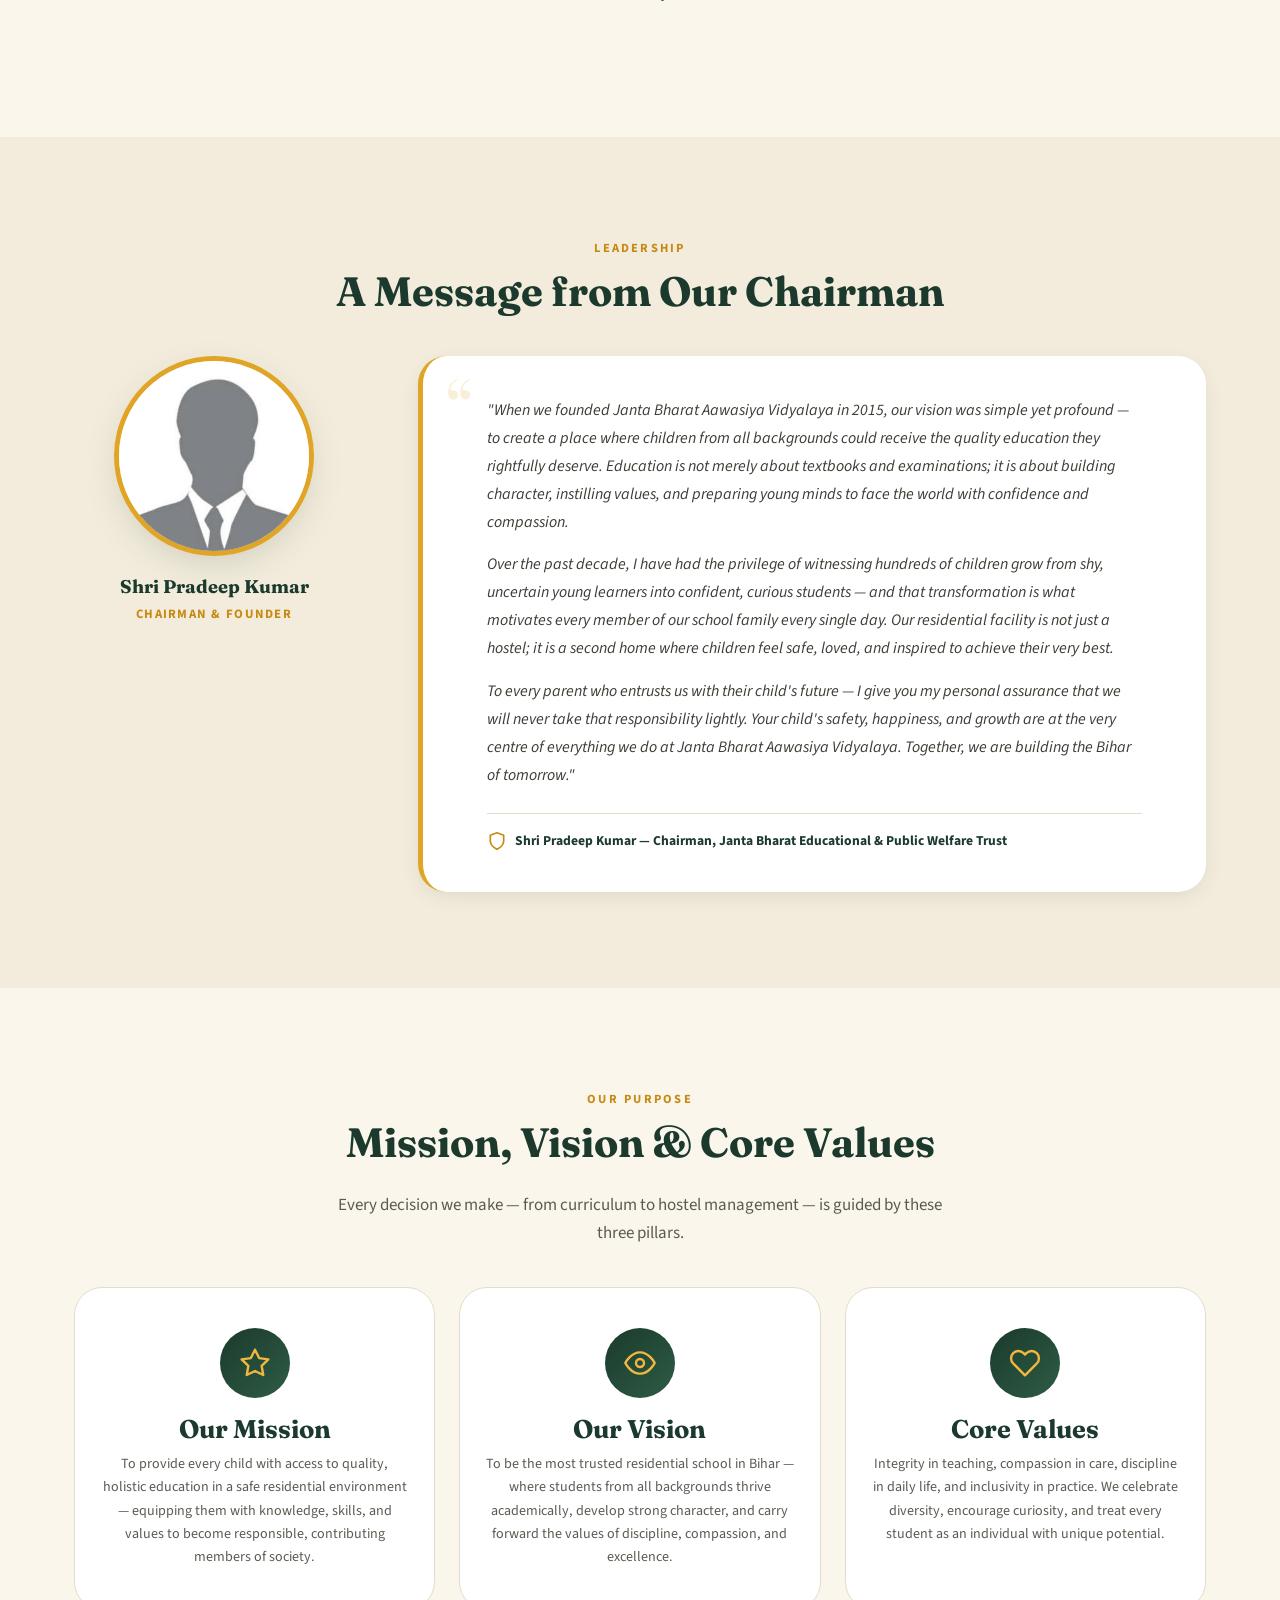
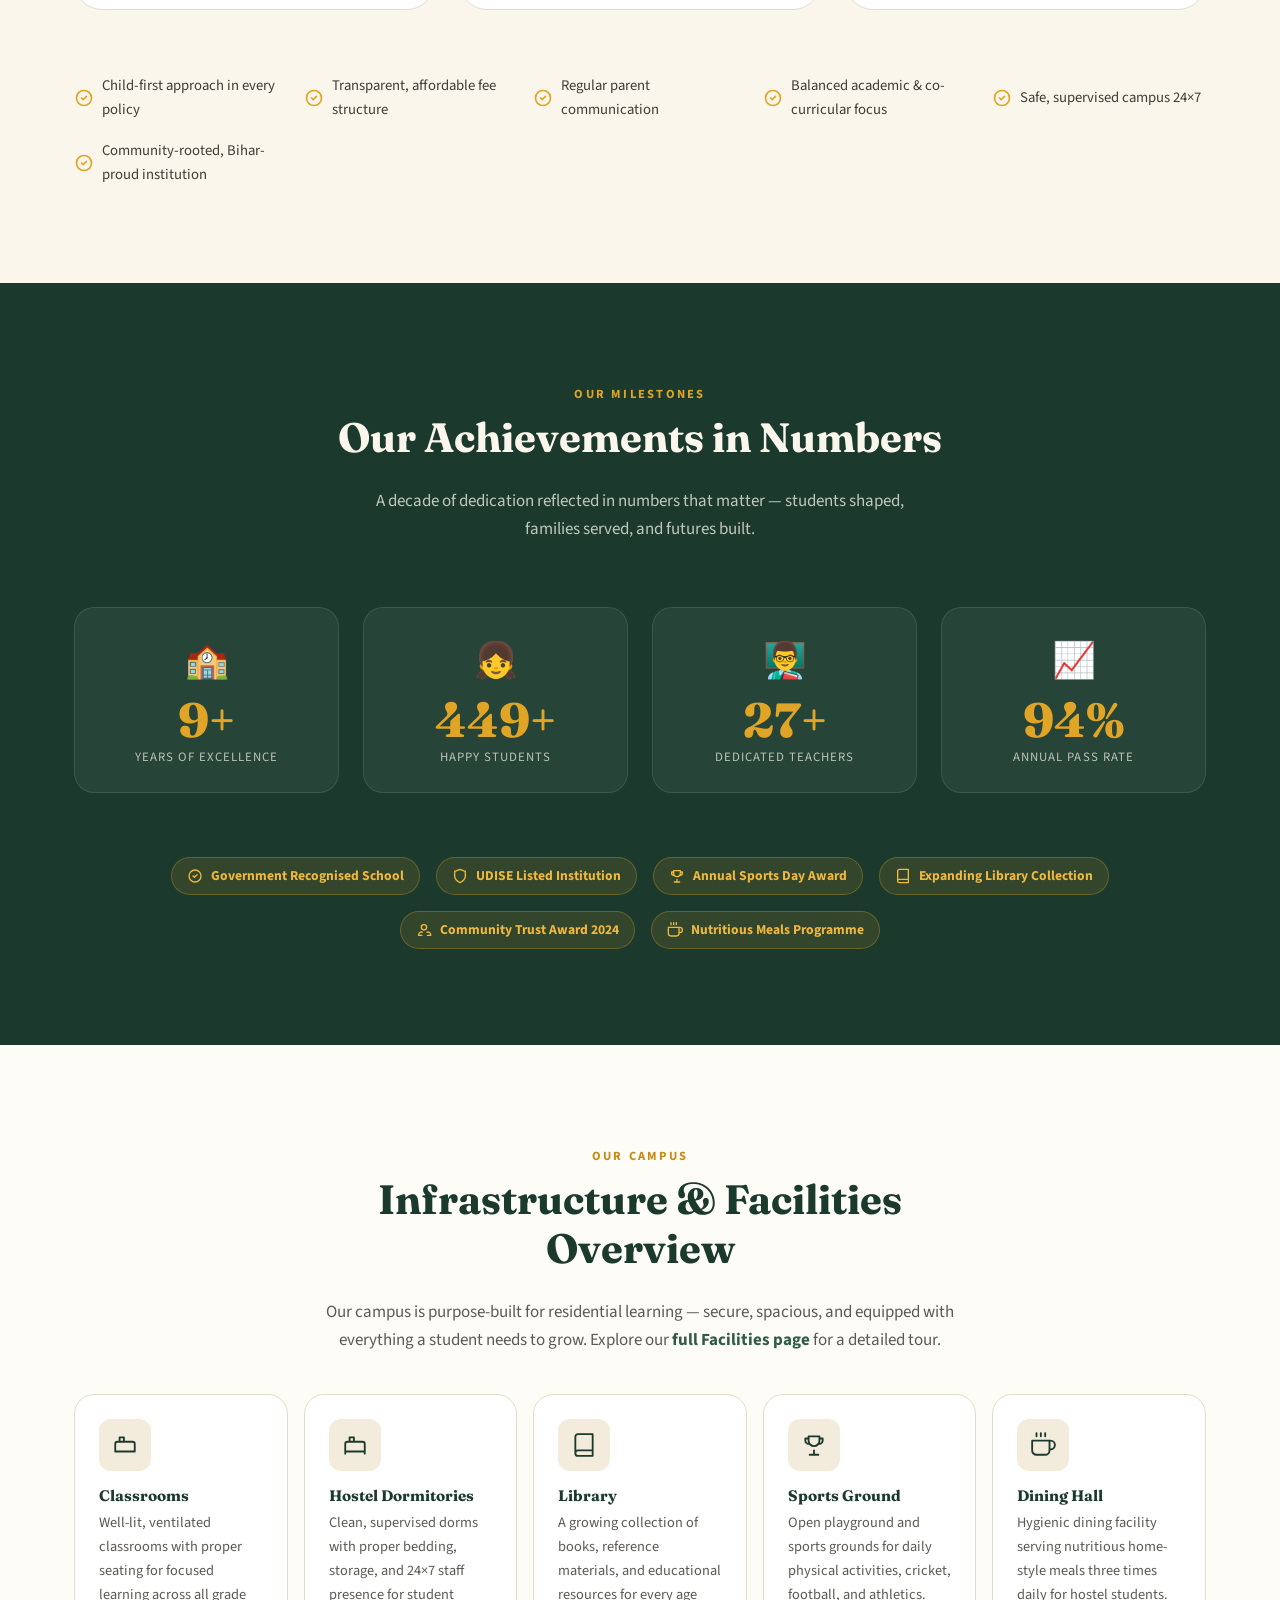
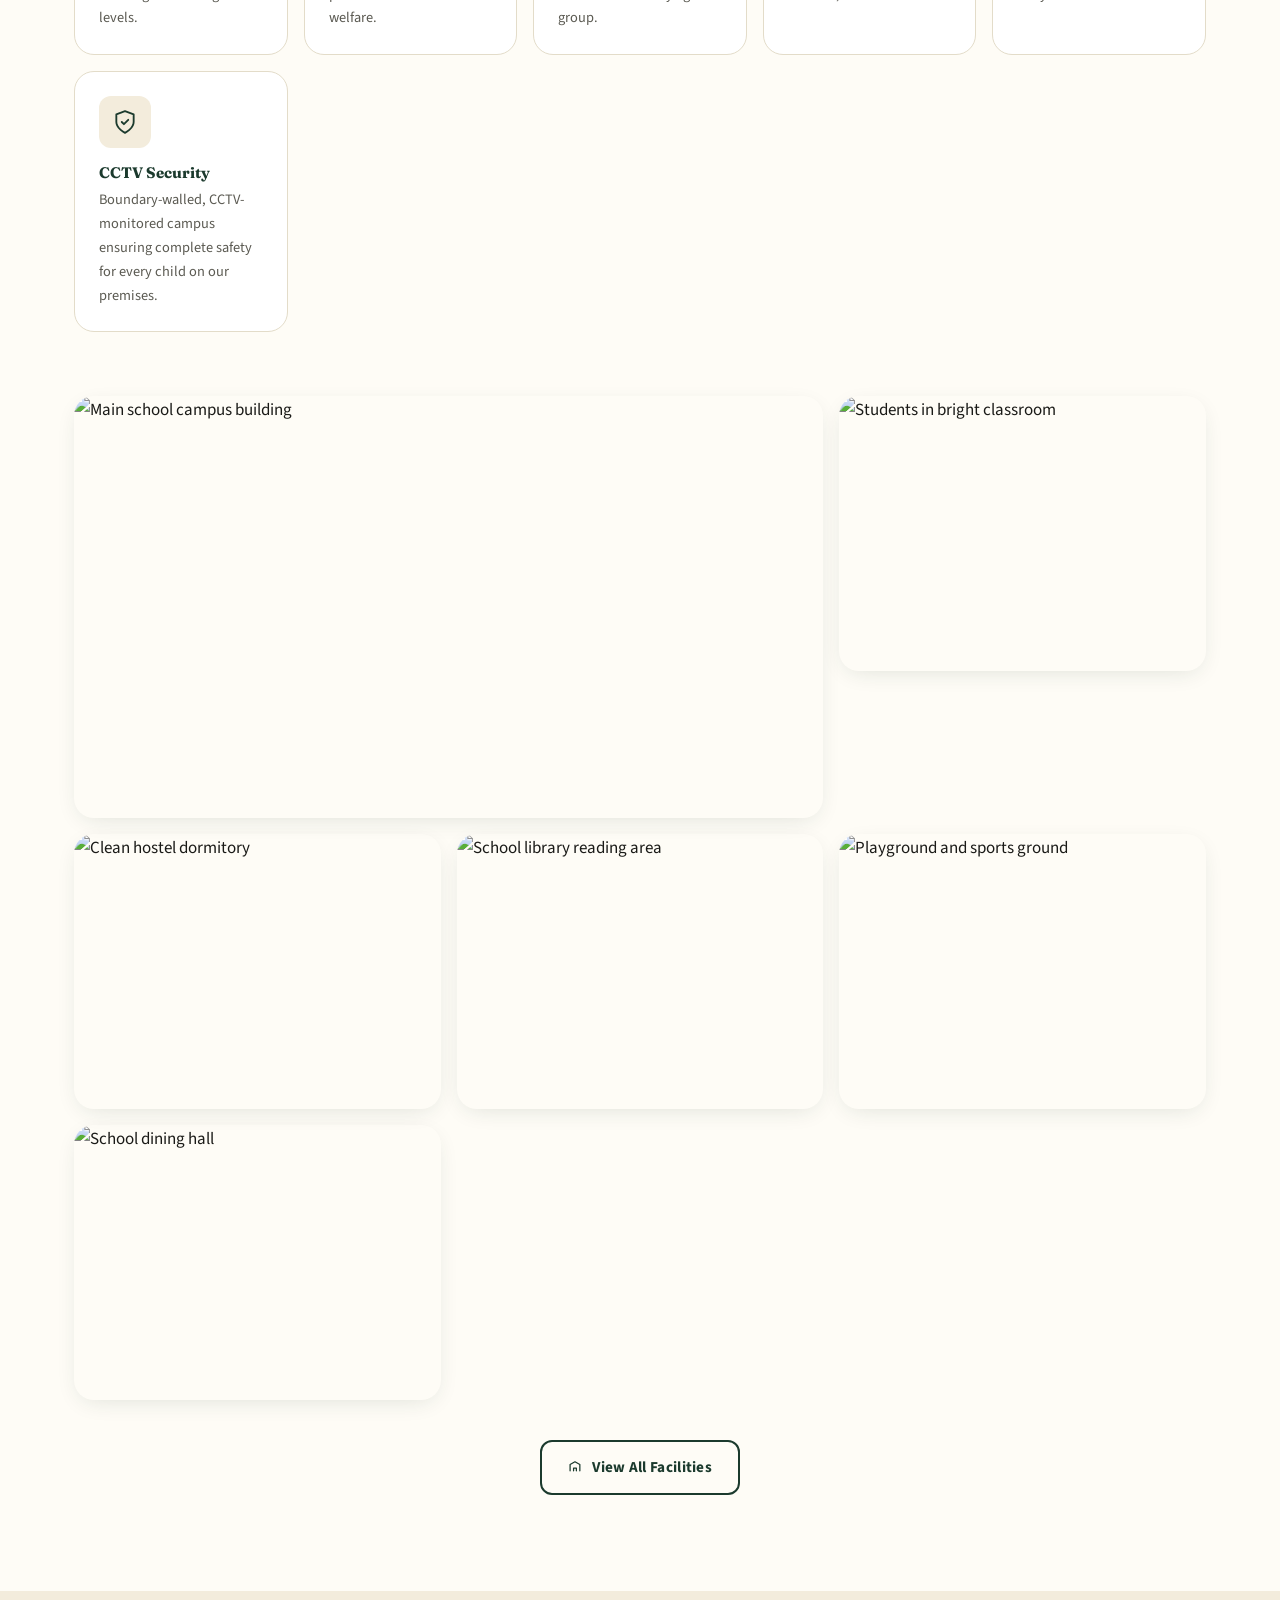
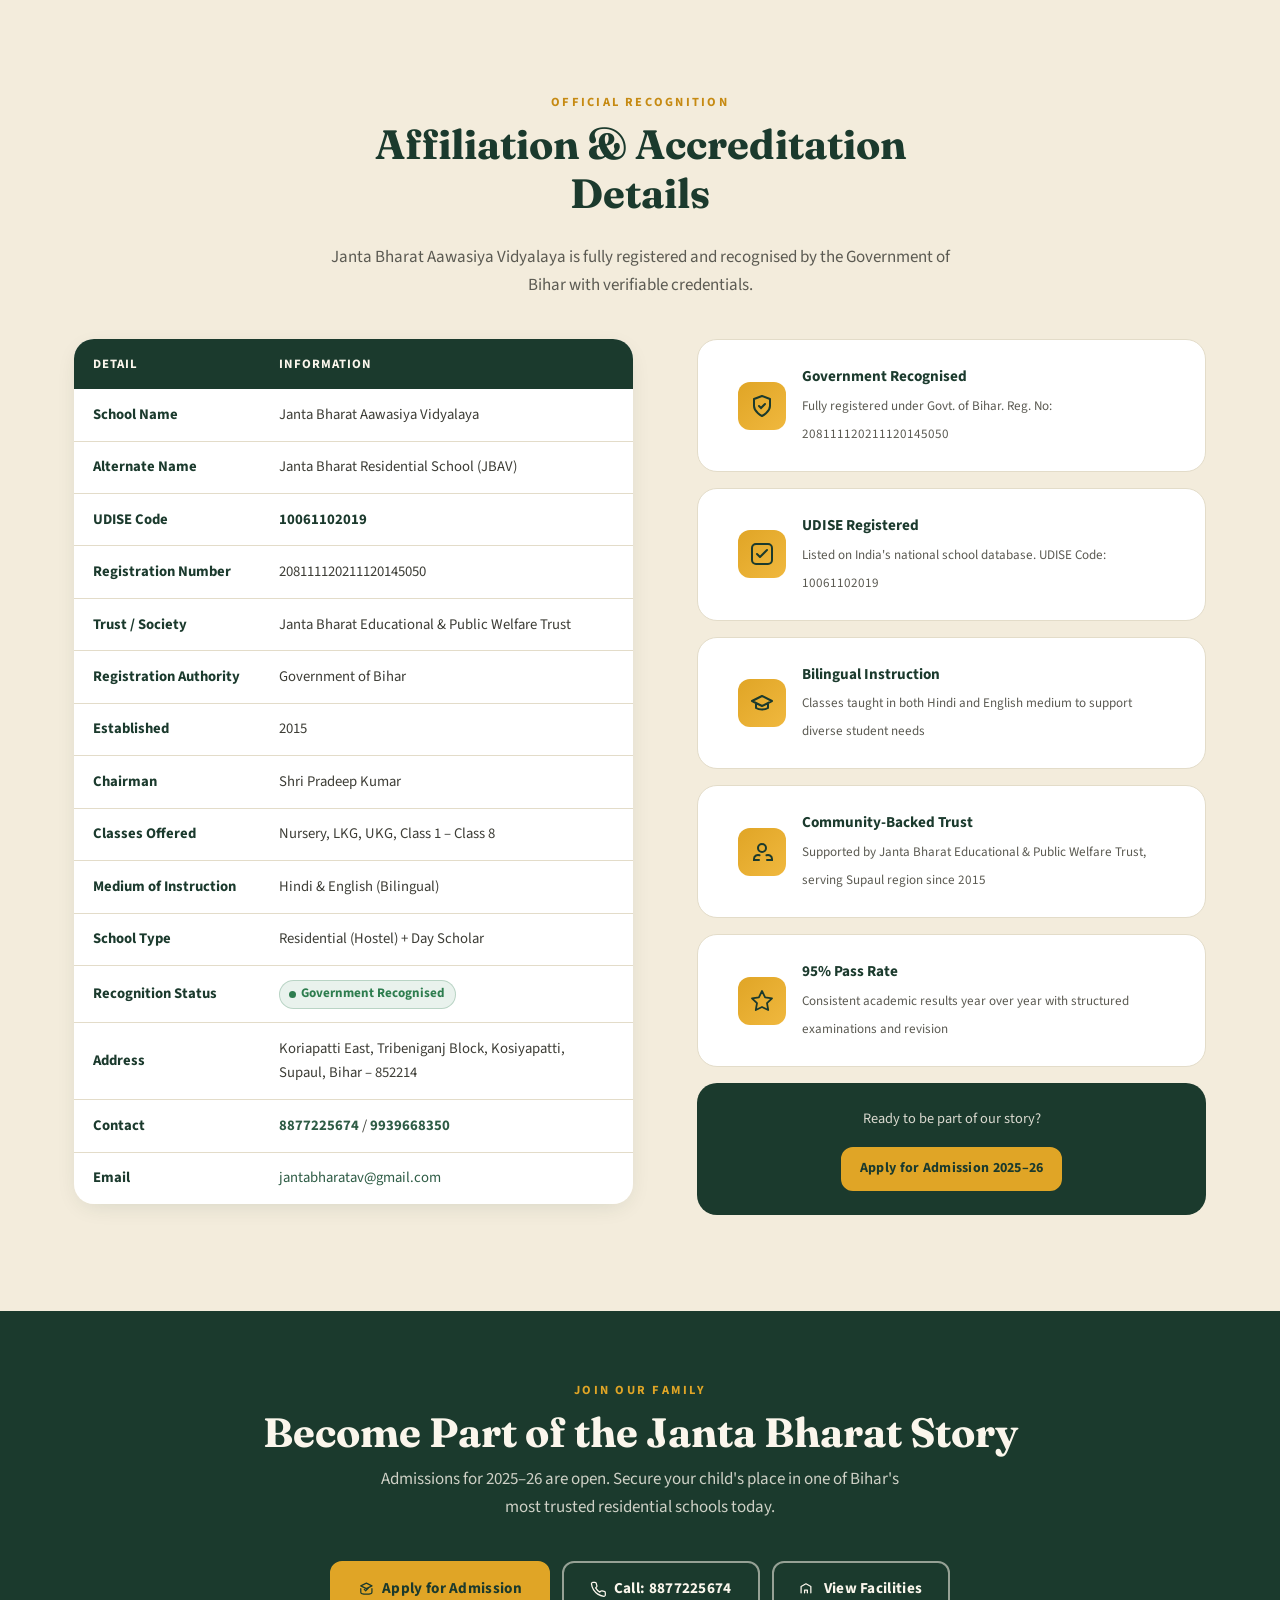
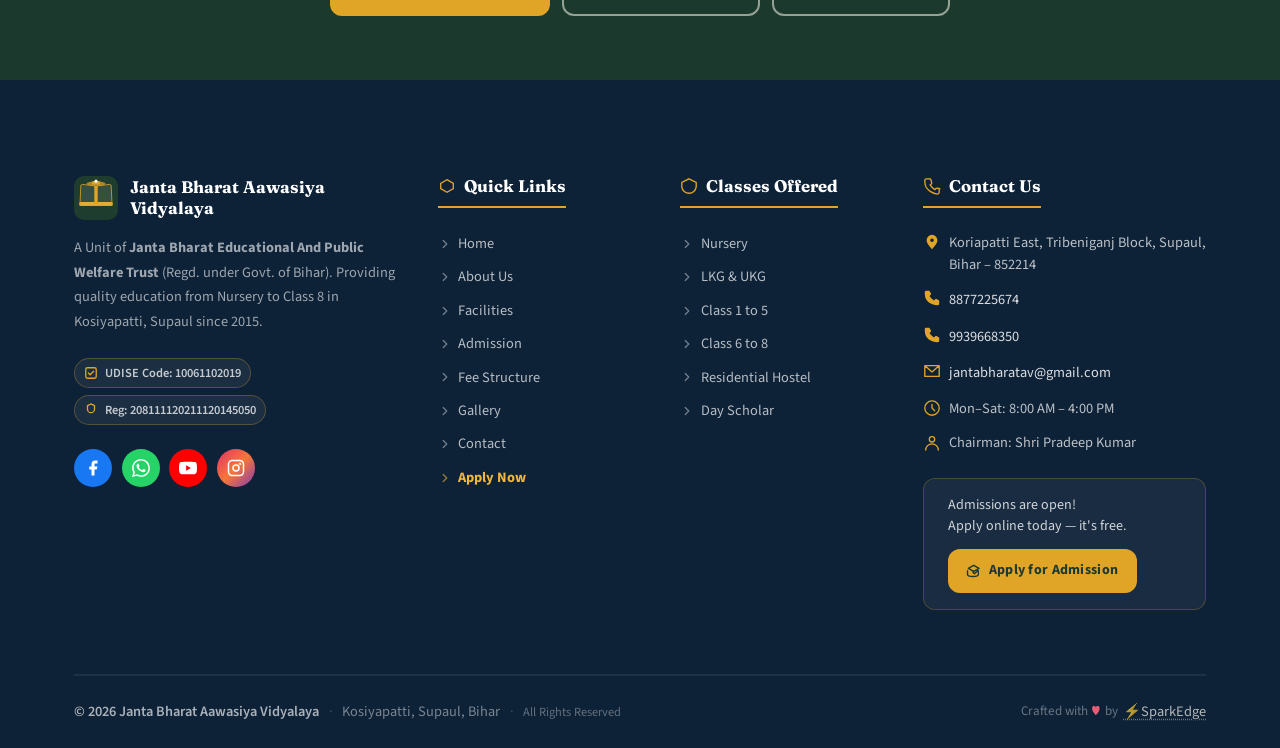
==== commit eefffa30: "updated" ====
--- a/about.html
+++ b/about.html
@@ -1093,7 +1093,7 @@
           <div class="principal-photo-wrap">
             <!-- Replace with actual Chairman photo: assets/images/chairman.jpg | 300×300px | JPEG 85% -->
             <img
-              src="https://images.unsplash.com/photo-1560250097-0b93528c311a?w=400&q=85&auto=format&fit=crop&crop=face"
+              src="assets/images/chairman.jpg"
               alt="Shri Pradeep Kumar, Chairman, Janta Bharat Aawasiya Vidyalaya"
               class="principal-photo"
               loading="lazy"
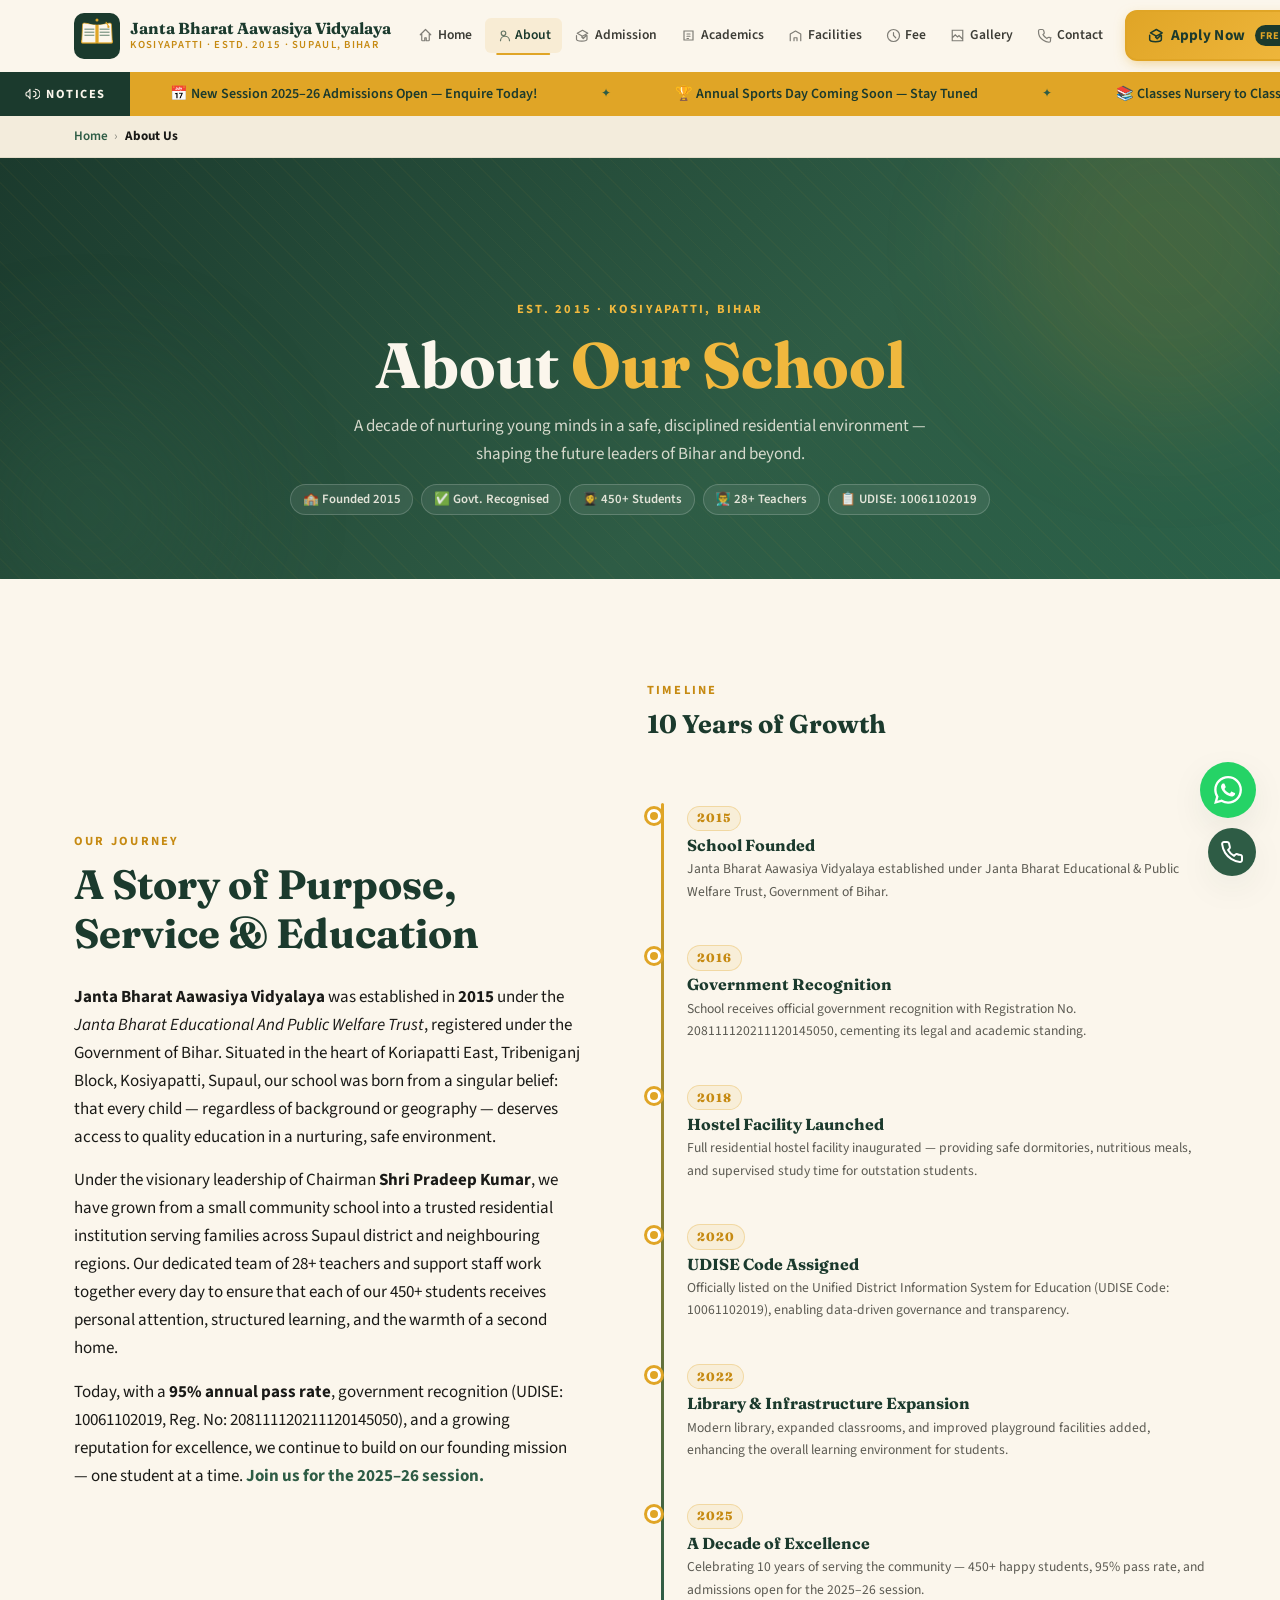
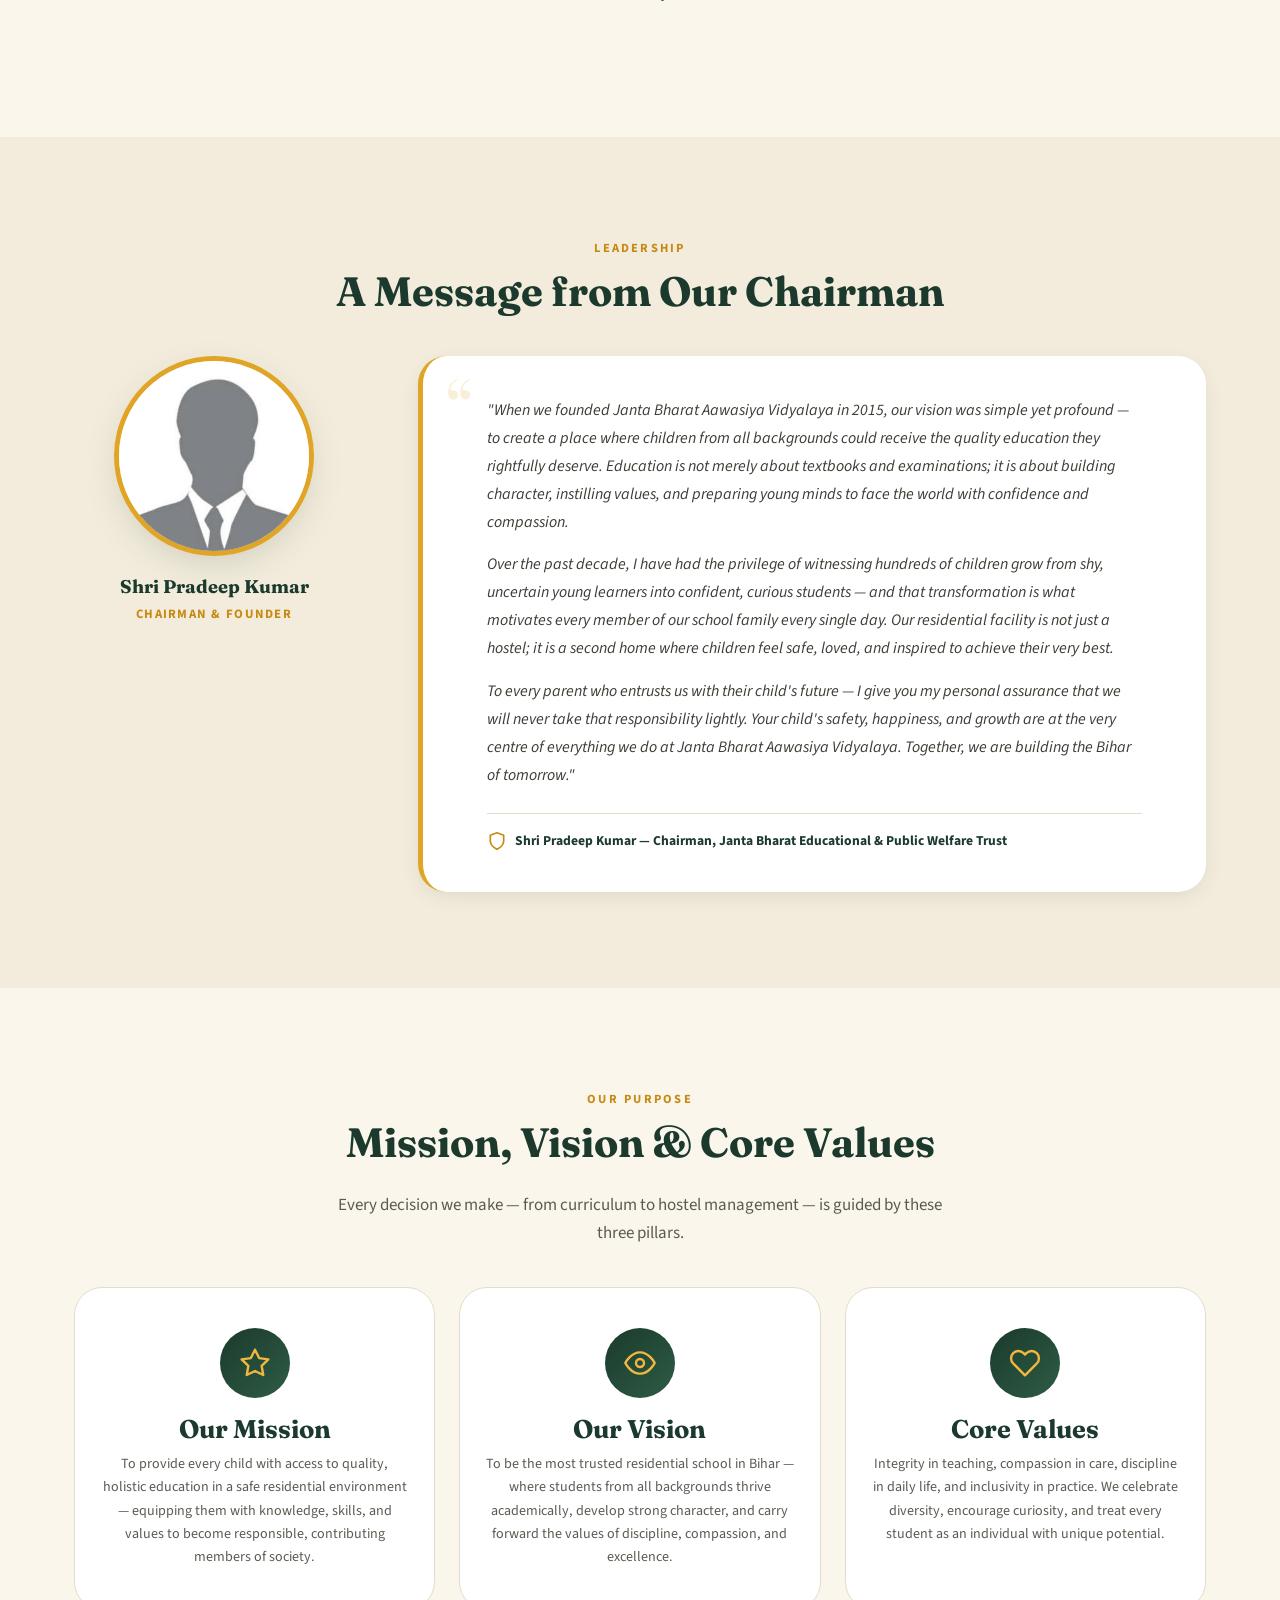
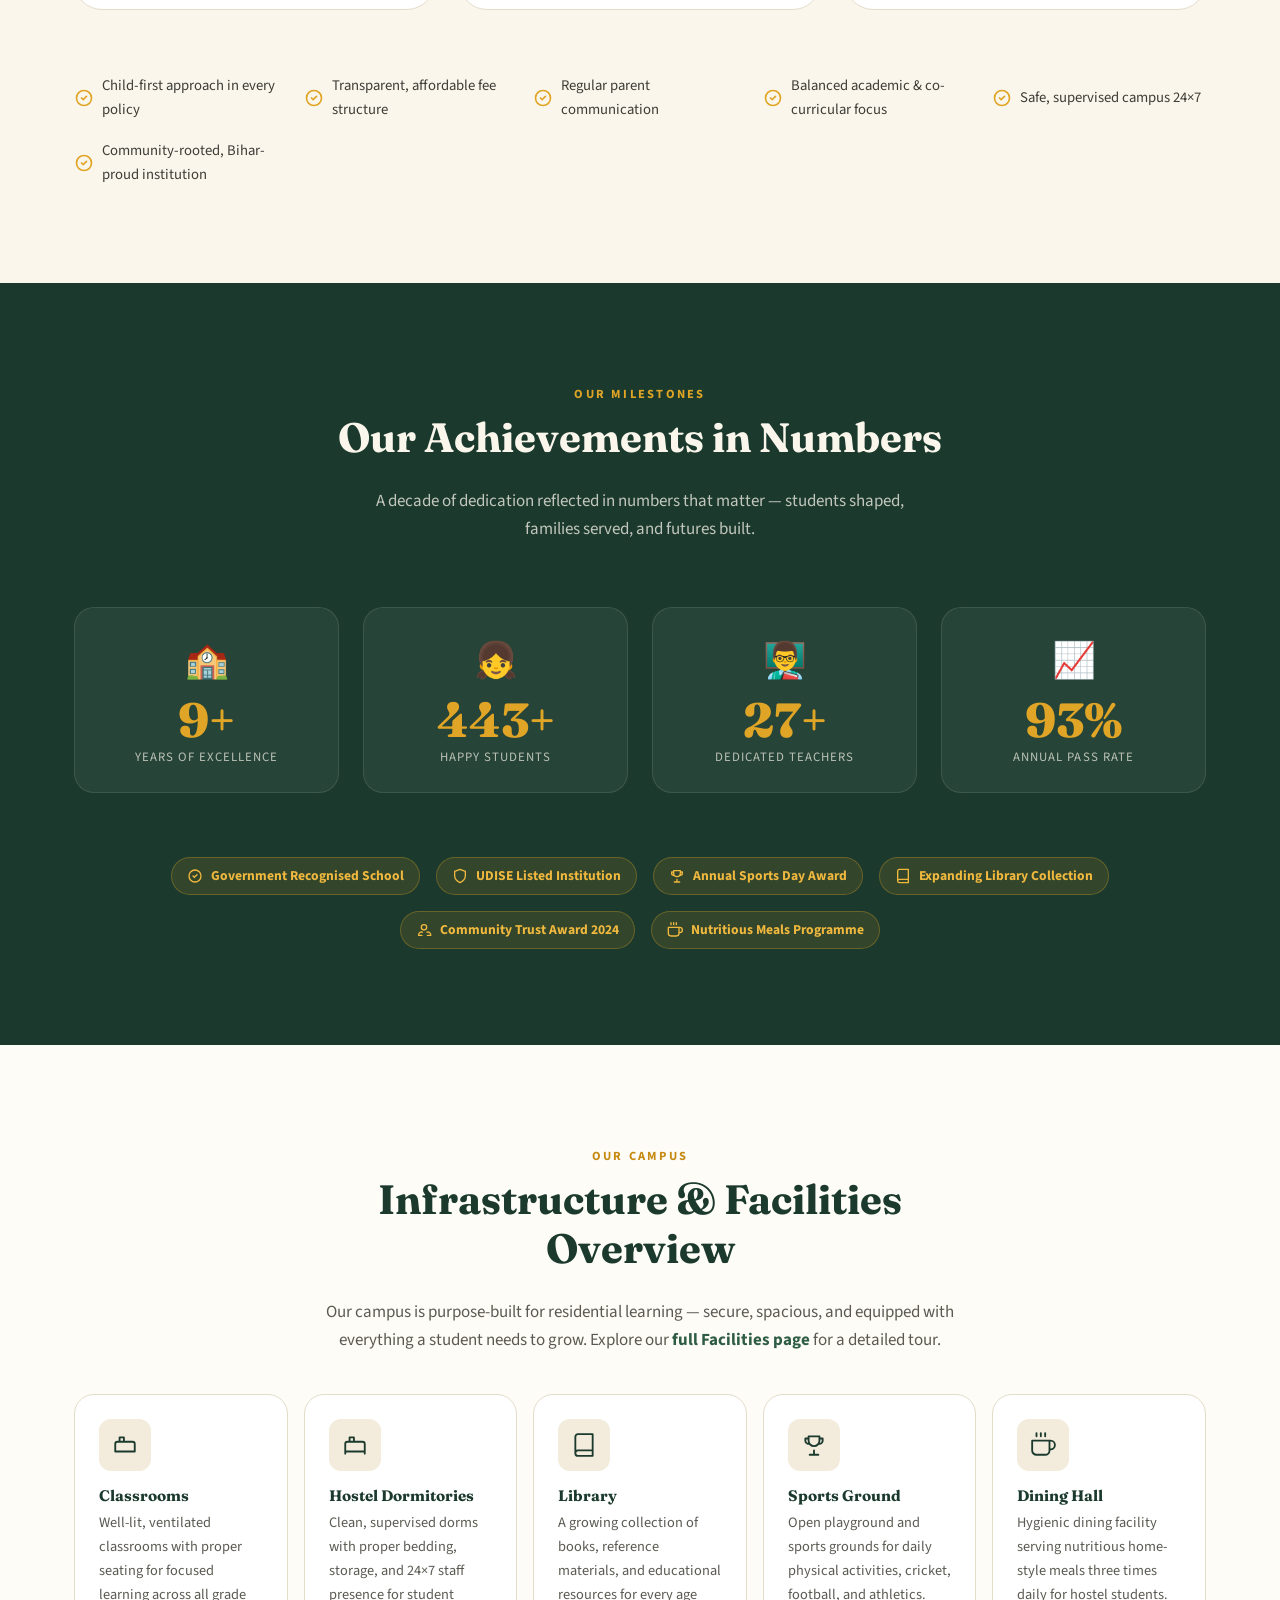
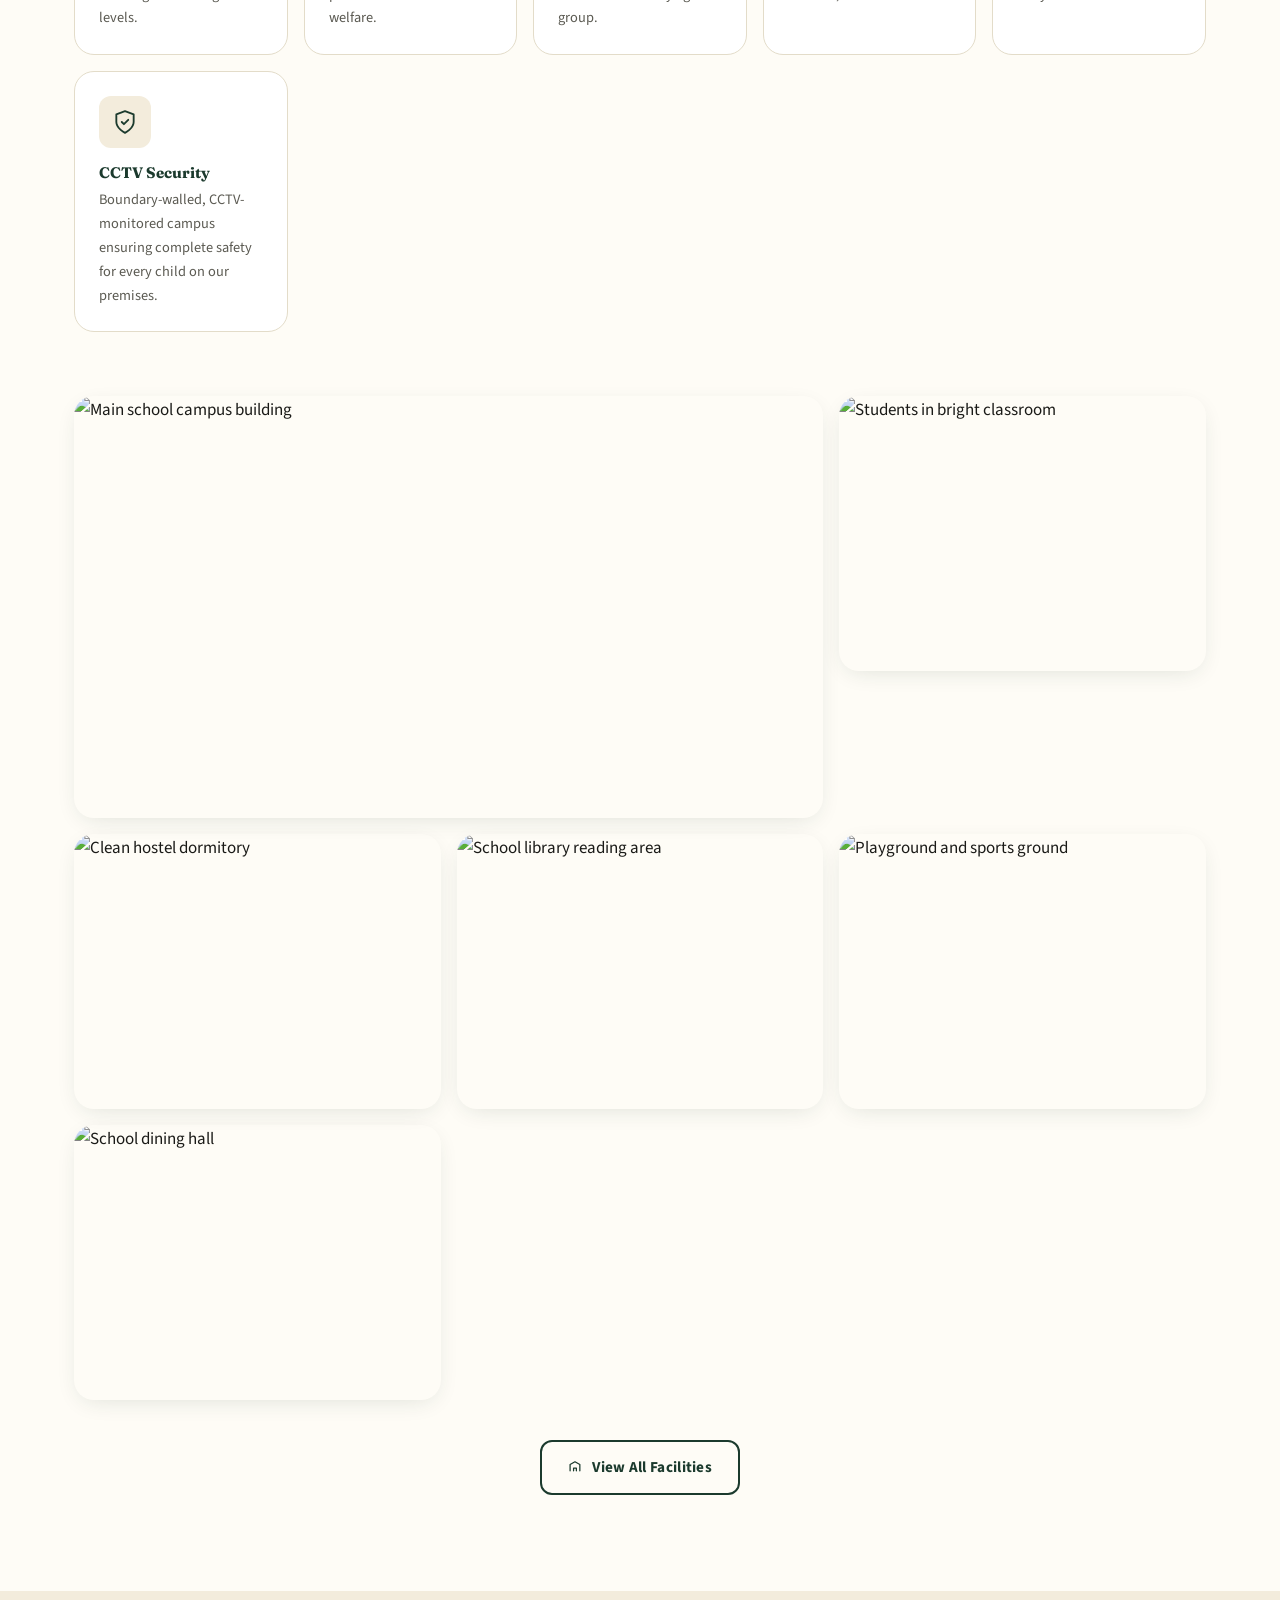
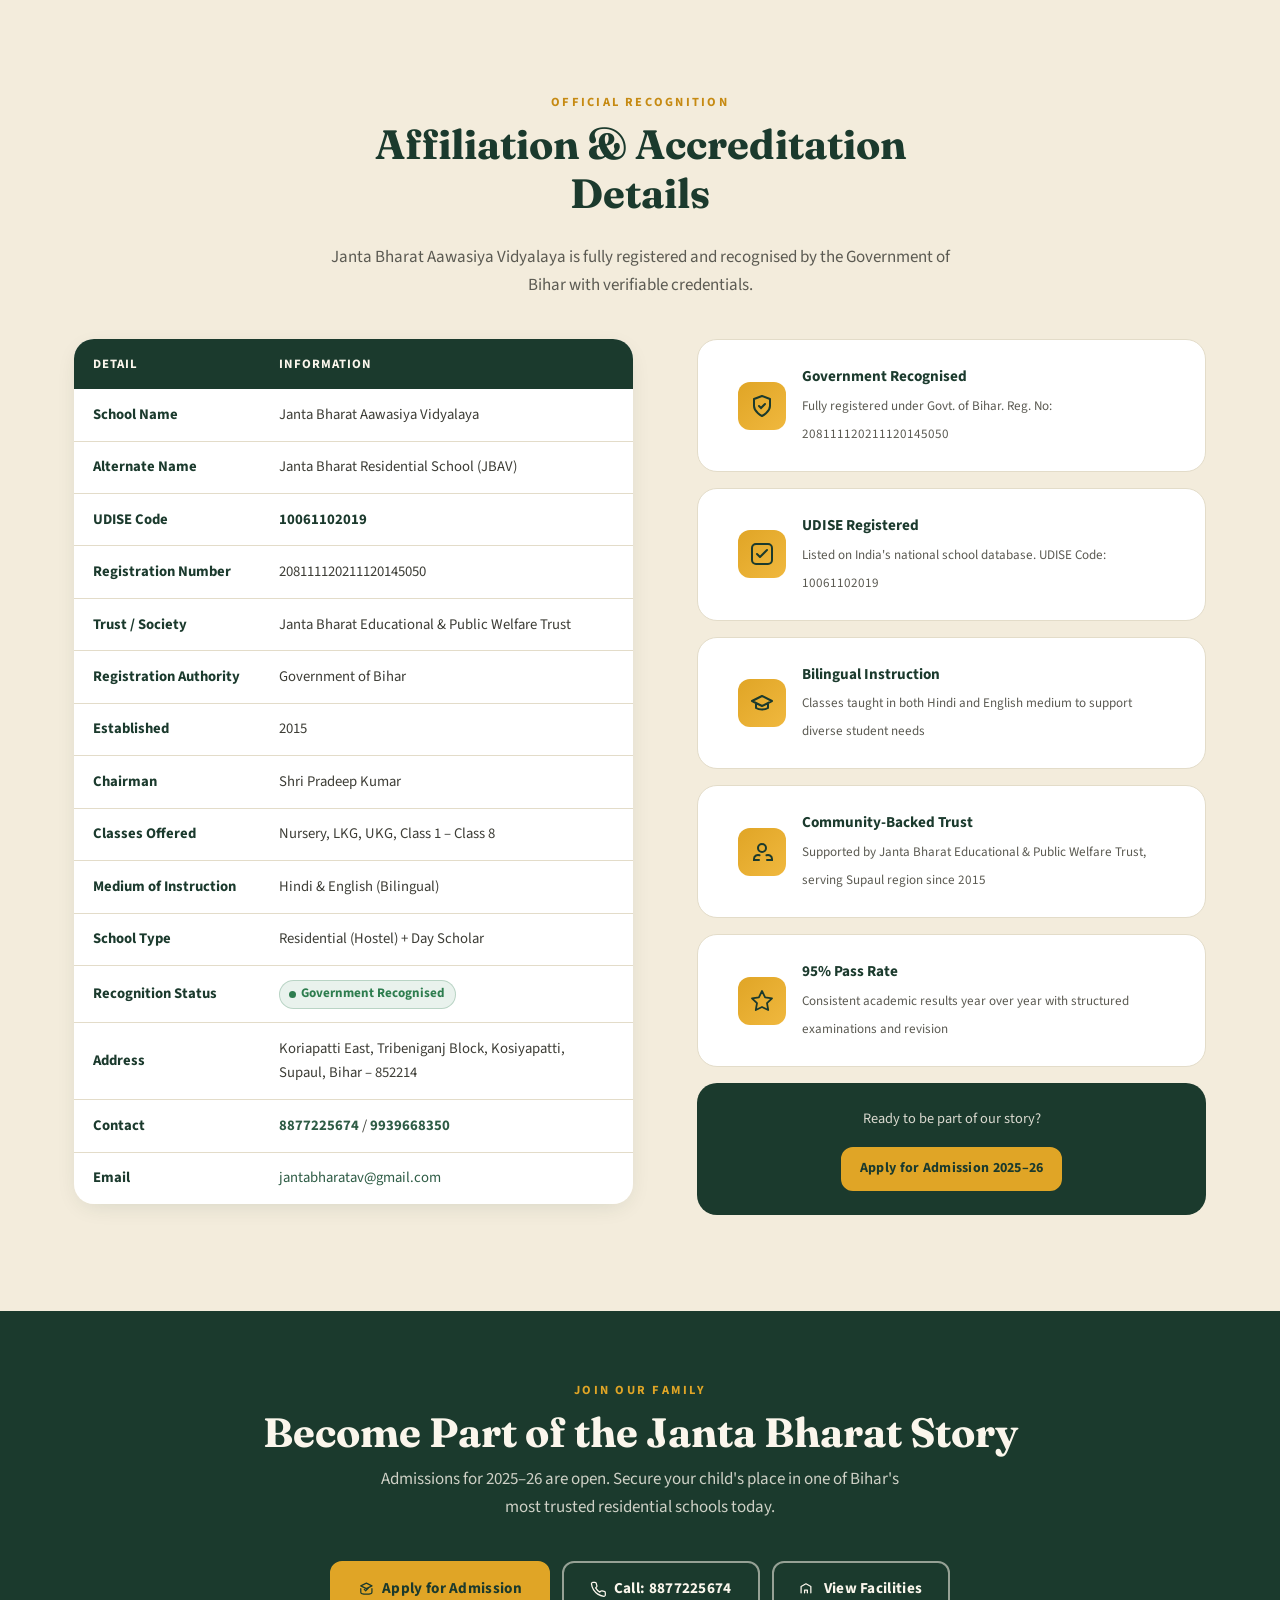
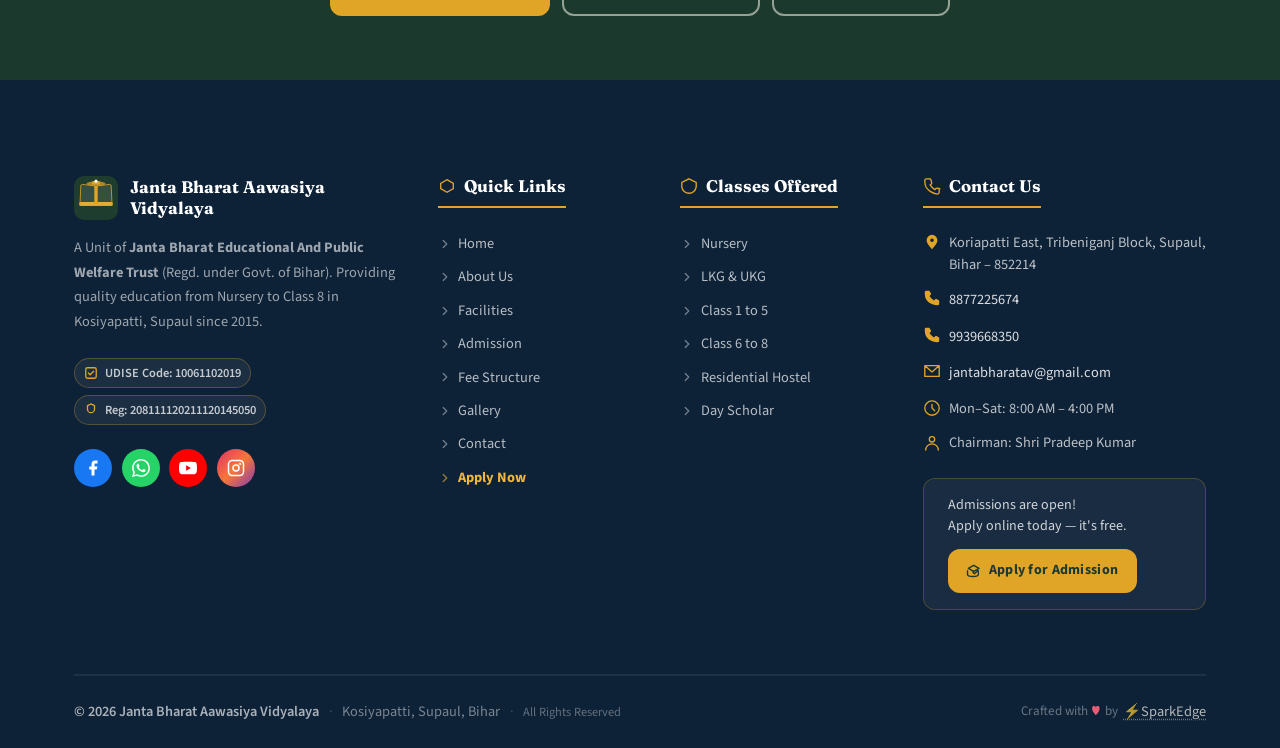
==== commit f486cd08: "url" ====
--- a/about.html
+++ b/about.html
@@ -17,7 +17,7 @@
   <title>About Janta Bharat Aawasiya Vidyalaya | History, Mission & Vision | Kosiyapatti Supaul Bihar</title>
   <meta name="description" content="Learn about Janta Bharat Aawasiya Vidyalaya, founded in 2015 in Kosiyapatti, Supaul Bihar. Discover our mission, vision, story, achievements, infrastructure, and UDISE recognition. A trusted residential school for Nursery to Class 8." />
   <meta name="robots" content="index, follow, max-snippet:-1, max-image-preview:large, max-video-preview:-1" />
-  <link rel="canonical" href="https://www.jantabharatschool.in/about.html" />
+  <link rel="canonical" href="https://www.jantabharatav.com/about.html" />
   <meta name="keywords" content="about Janta Bharat Aawasiya Vidyalaya, Kosiyapatti school history, residential school Bihar 2015, Janta Bharat school mission vision, UDISE 10061102019, Supaul Bihar school" />
   <meta name="author" content="Janta Bharat Aawasiya Vidyalaya" />
   <meta name="geo.region" content="IN-BR" />
@@ -28,17 +28,17 @@
   <meta property="og:site_name" content="Janta Bharat Aawasiya Vidyalaya" />
   <meta property="og:title" content="About Janta Bharat Aawasiya Vidyalaya | History, Mission & Vision | Kosiyapatti Bihar" />
   <meta property="og:description" content="Founded in 2015, Janta Bharat Aawasiya Vidyalaya is a government-recognised residential school in Kosiyapatti, Supaul Bihar. UDISE: 10061102019. Nursery to Class 8." />
-  <meta property="og:image" content="https://www.jantabharatschool.in/assets/images/og-cover.jpg" />
+  <meta property="og:image" content="https://www.jantabharatav.com/assets/images/og-cover.jpg" />
   <meta property="og:image:width" content="1200" />
   <meta property="og:image:height" content="630" />
-  <meta property="og:url" content="https://www.jantabharatschool.in/about.html" />
+  <meta property="og:url" content="https://www.jantabharatav.com/about.html" />
   <meta property="og:locale" content="en_IN" />
 
   <!-- ===== TWITTER CARD ===== -->
   <meta name="twitter:card" content="summary_large_image" />
   <meta name="twitter:title" content="About Janta Bharat Aawasiya Vidyalaya | Kosiyapatti, Bihar" />
   <meta name="twitter:description" content="Founded 2015, government-recognised residential school, Nursery to Class 8. UDISE: 10061102019. Kosiyapatti, Supaul, Bihar." />
-  <meta name="twitter:image" content="https://www.jantabharatschool.in/assets/images/og-cover.jpg" />
+  <meta name="twitter:image" content="https://www.jantabharatav.com/assets/images/og-cover.jpg" />
 
   <!-- ===== FAVICONS ===== -->
 <!-- Favicons -->
@@ -842,7 +842,7 @@
       {
         "@type": "EducationalOrganization",
         "name": "Janta Bharat Aawasiya Vidyalaya",
-        "url": "https://www.jantabharatschool.in/",
+        "url": "https://www.jantabharatav.com/",
         "foundingDate": "2015",
         "telephone": "+91-8877225674",
         "address": {
@@ -861,13 +861,13 @@
             "@type": "ListItem",
             "position": 1,
             "name": "Home",
-            "item": "https://www.jantabharatschool.in/"
+            "item": "https://www.jantabharatav.com/"
           },
           {
             "@type": "ListItem",
             "position": 2,
             "name": "About Us",
-            "item": "https://www.jantabharatschool.in/about.html"
+            "item": "https://www.jantabharatav.com/about.html"
           }
         ]
       }
